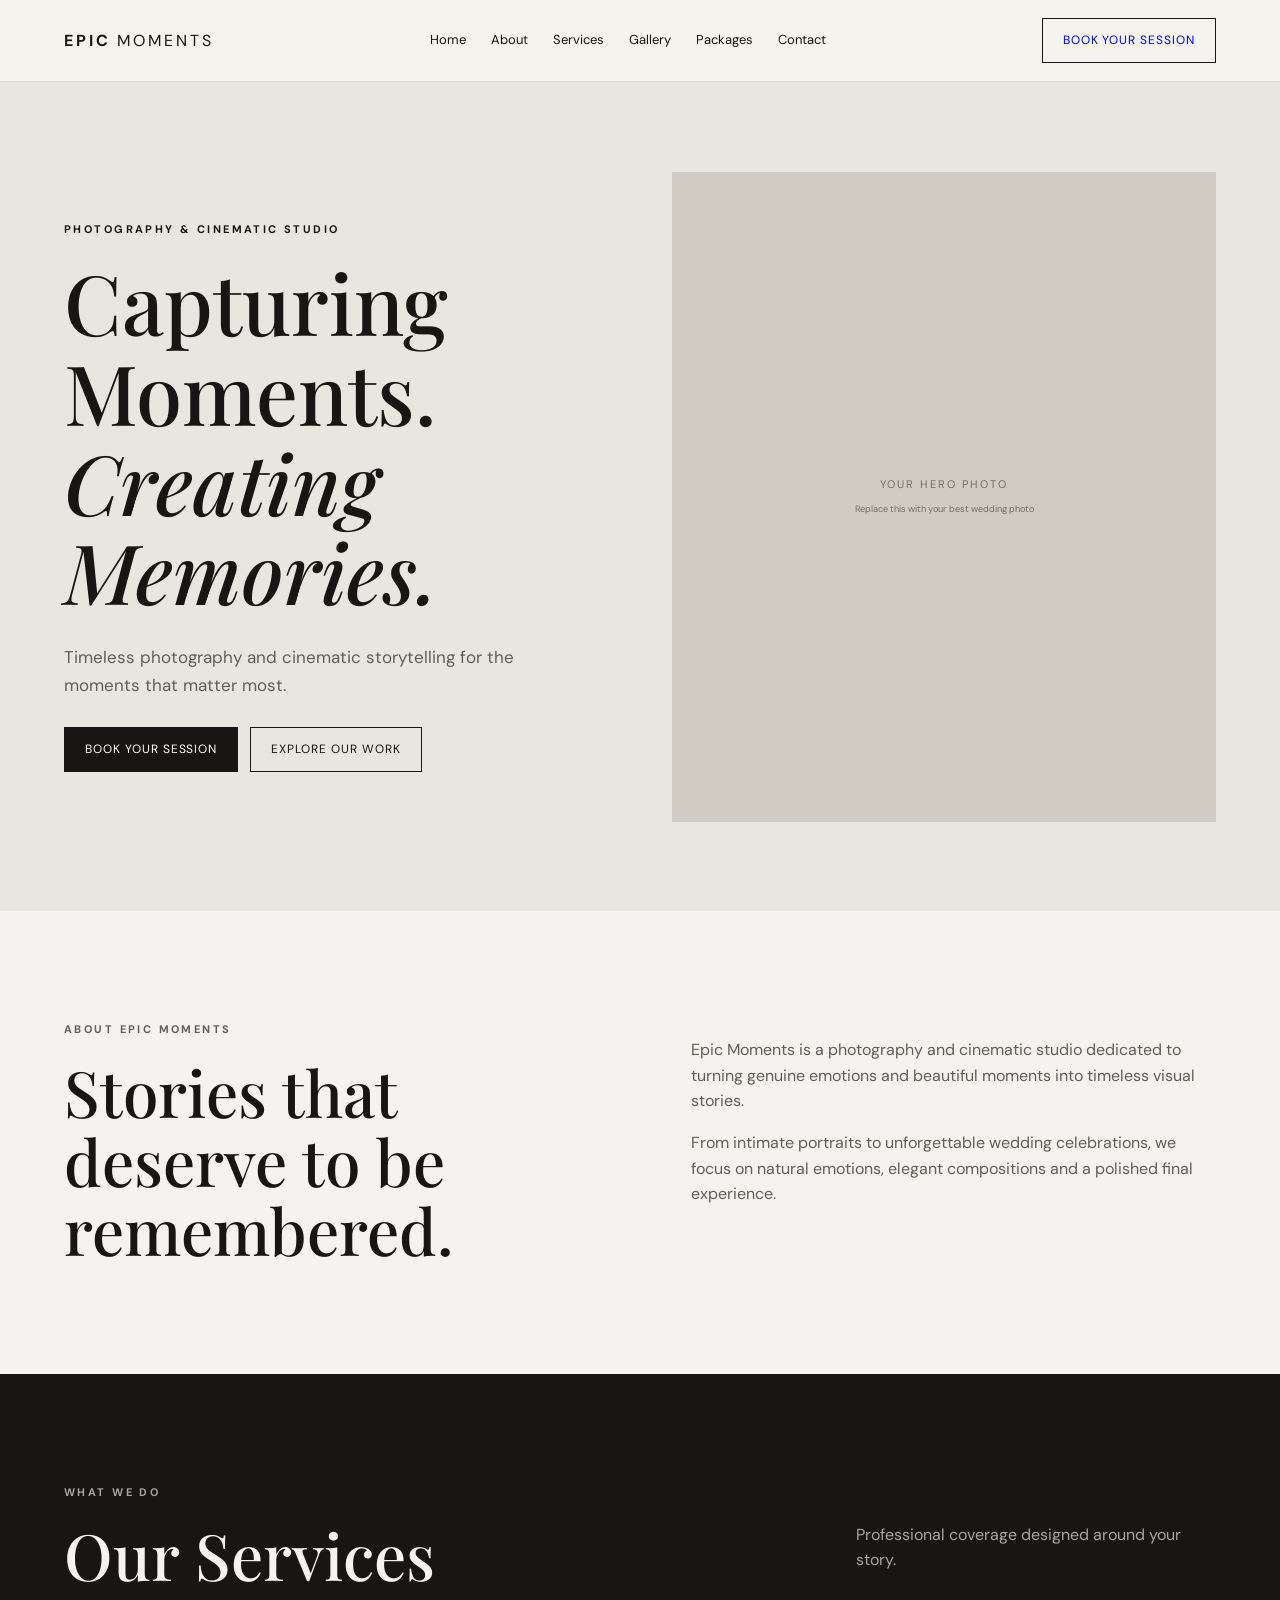
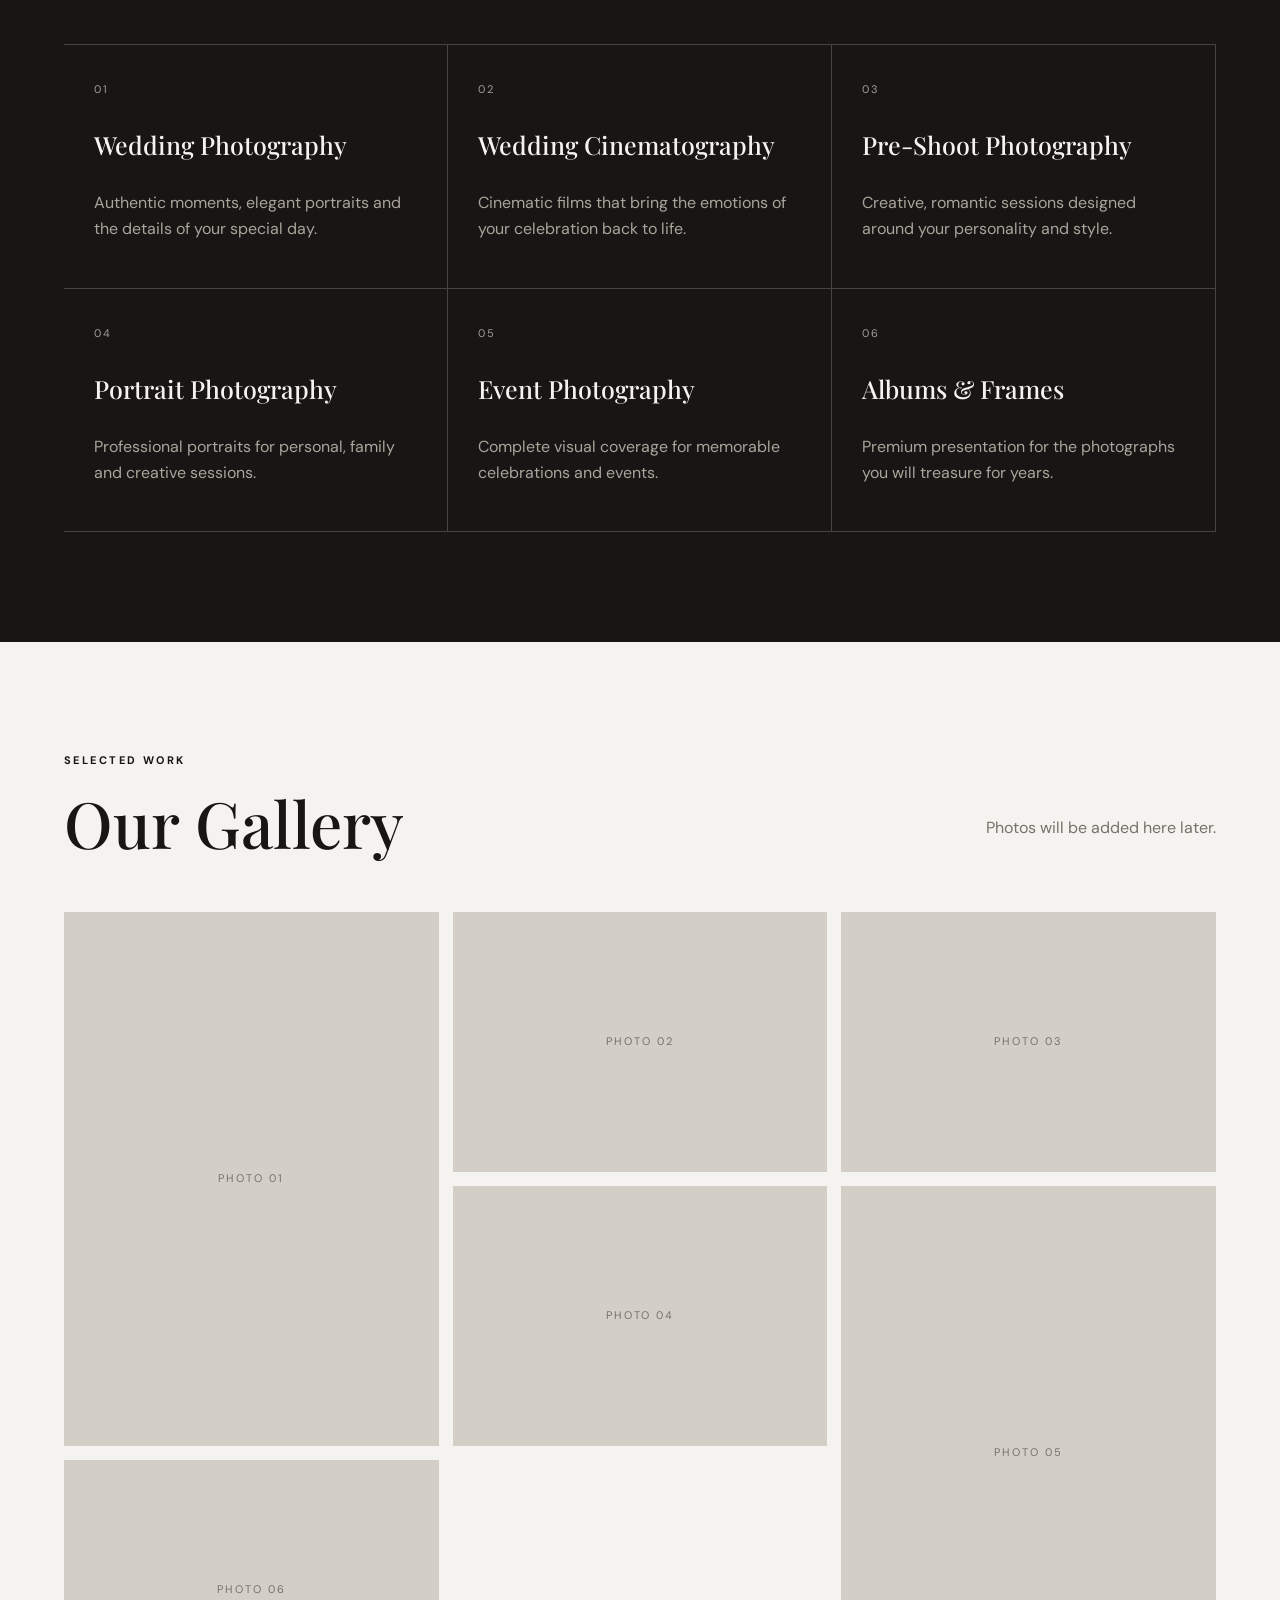
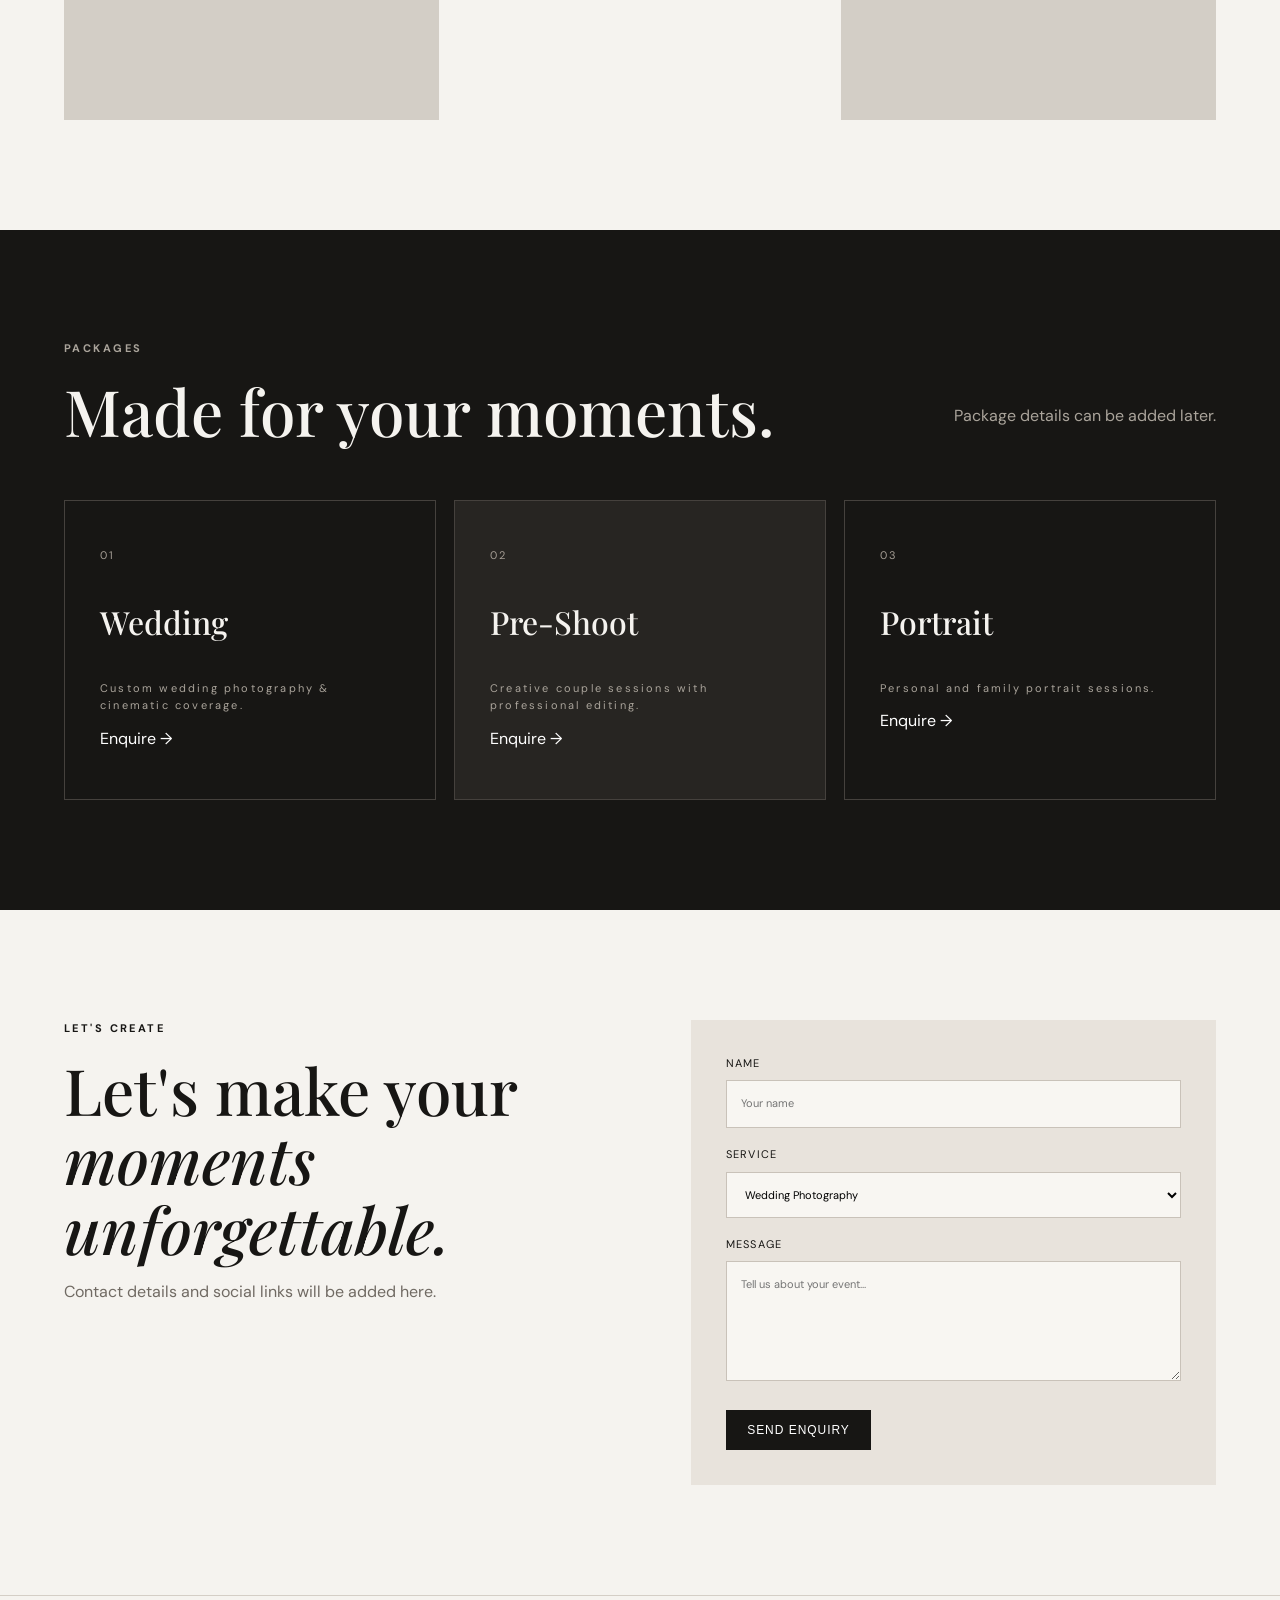
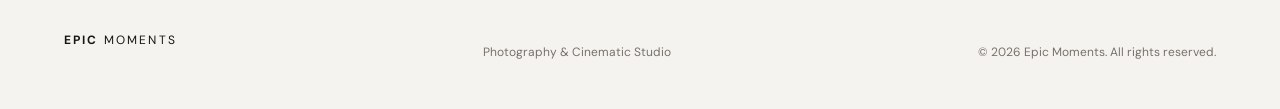
==== index.html @ e8e8bb01 "Add files via upload" ====
<!DOCTYPE html>
<html lang="en">
<head>
  <meta charset="UTF-8">
  <meta name="viewport" content="width=device-width, initial-scale=1.0">
  <title>Epic Moments | Photography & Cinematic Studio</title>
  <meta name="description" content="Epic Moments — Photography & Cinematic Studio. Capturing moments, creating memories.">
  <link rel="preconnect" href="https://fonts.googleapis.com">
  <link rel="preconnect" href="https://fonts.gstatic.com" crossorigin>
  <link href="https://fonts.googleapis.com/css2?family=DM+Sans:wght@400;500;600;700&family=Playfair+Display:wght@500;600&display=swap" rel="stylesheet">
  <link rel="stylesheet" href="style.css">
</head>
<body>
  <header class="nav">
    <a class="brand" href="#home">EPIC <span>MOMENTS</span></a>
    <nav>
      <a href="#home">Home</a>
      <a href="#about">About</a>
      <a href="#services">Services</a>
      <a href="#gallery">Gallery</a>
      <a href="#packages">Packages</a>
      <a href="#contact">Contact</a>
    </nav>
    <a class="nav-btn" href="#contact">Book Your Session</a>
  </header>

  <main>
    <section id="home" class="hero">
      <div class="hero-content">
        <p class="eyebrow">PHOTOGRAPHY & CINEMATIC STUDIO</p>
        <h1>Capturing Moments.<br><em>Creating Memories.</em></h1>
        <p class="hero-copy">Timeless photography and cinematic storytelling for the moments that matter most.</p>
        <div class="actions">
          <a class="btn primary" href="#contact">Book Your Session</a>
          <a class="btn ghost" href="#gallery">Explore Our Work</a>
        </div>
      </div>
      <div class="hero-placeholder">
        <span>YOUR HERO PHOTO</span>
        <small>Replace this with your best wedding photo</small>
      </div>
    </section>

    <section id="about" class="section split">
      <div>
        <p class="eyebrow">ABOUT EPIC MOMENTS</p>
        <h2>Stories that deserve to be remembered.</h2>
      </div>
      <div>
        <p>Epic Moments is a photography and cinematic studio dedicated to turning genuine emotions and beautiful moments into timeless visual stories.</p>
        <p>From intimate portraits to unforgettable wedding celebrations, we focus on natural emotions, elegant compositions and a polished final experience.</p>
      </div>
    </section>

    <section id="services" class="section dark">
      <div class="section-head">
        <div>
          <p class="eyebrow">WHAT WE DO</p>
          <h2>Our Services</h2>
        </div>
        <p>Professional coverage designed around your story.</p>
      </div>
      <div class="cards">
        <article><span>01</span><h3>Wedding Photography</h3><p>Authentic moments, elegant portraits and the details of your special day.</p></article>
        <article><span>02</span><h3>Wedding Cinematography</h3><p>Cinematic films that bring the emotions of your celebration back to life.</p></article>
        <article><span>03</span><h3>Pre-Shoot Photography</h3><p>Creative, romantic sessions designed around your personality and style.</p></article>
        <article><span>04</span><h3>Portrait Photography</h3><p>Professional portraits for personal, family and creative sessions.</p></article>
        <article><span>05</span><h3>Event Photography</h3><p>Complete visual coverage for memorable celebrations and events.</p></article>
        <article><span>06</span><h3>Albums & Frames</h3><p>Premium presentation for the photographs you will treasure for years.</p></article>
      </div>
    </section>

    <section id="gallery" class="section">
      <div class="section-head">
        <div><p class="eyebrow">SELECTED WORK</p><h2>Our Gallery</h2></div>
        <p>Photos will be added here later.</p>
      </div>
      <div class="gallery">
        <div class="photo large">PHOTO 01</div>
        <div class="photo">PHOTO 02</div>
        <div class="photo">PHOTO 03</div>
        <div class="photo">PHOTO 04</div>
        <div class="photo large">PHOTO 05</div>
        <div class="photo">PHOTO 06</div>
      </div>
    </section>

    <section id="packages" class="section dark">
      <div class="section-head">
        <div><p class="eyebrow">PACKAGES</p><h2>Made for your moments.</h2></div>
        <p>Package details can be added later.</p>
      </div>
      <div class="package-grid">
        <article class="package"><p>01</p><h3>Wedding</h3><p>Custom wedding photography & cinematic coverage.</p><a href="#contact">Enquire →</a></article>
        <article class="package featured"><p>02</p><h3>Pre-Shoot</h3><p>Creative couple sessions with professional editing.</p><a href="#contact">Enquire →</a></article>
        <article class="package"><p>03</p><h3>Portrait</h3><p>Personal and family portrait sessions.</p><a href="#contact">Enquire →</a></article>
      </div>
    </section>

    <section id="contact" class="section contact">
      <div>
        <p class="eyebrow">LET'S CREATE</p>
        <h2>Let's make your<br><em>moments unforgettable.</em></h2>
        <p class="muted">Contact details and social links will be added here.</p>
      </div>
      <div class="contact-box">
        <label>Name<input type="text" placeholder="Your name"></label>
        <label>Service<select><option>Wedding Photography</option><option>Wedding Cinematography</option><option>Pre-Shoot</option><option>Portrait</option><option>Event</option></select></label>
        <label>Message<textarea placeholder="Tell us about your event..."></textarea></label>
        <button class="btn primary" type="button">Send Enquiry</button>
      </div>
    </section>
  </main>

  <footer>
    <div class="brand">EPIC <span>MOMENTS</span></div>
    <p>Photography & Cinematic Studio</p>
    <p>© 2026 Epic Moments. All rights reserved.</p>
  </footer>
</body>
</html>
---- style.css ----
*{box-sizing:border-box}html{scroll-behavior:smooth}body{margin:0;background:#f5f3ef;color:#171614;font-family:'DM Sans',sans-serif;line-height:1.6}.nav{height:82px;padding:0 5vw;display:flex;align-items:center;justify-content:space-between;border-bottom:1px solid #ddd8d0;position:sticky;top:0;background:rgba(245,243,239,.94);backdrop-filter:blur(12px);z-index:10}.brand{font-weight:700;letter-spacing:.18em;color:#171614;text-decoration:none}.brand span{font-weight:400}.nav nav{display:flex;gap:25px}.nav nav a{color:#171614;text-decoration:none;font-size:13px}.nav-btn,.btn{display:inline-block;text-decoration:none;border:1px solid #171614;padding:12px 20px;font-size:12px;letter-spacing:.08em;text-transform:uppercase}.hero{min-height:calc(100vh - 82px);padding:7vw 5vw;display:grid;grid-template-columns:1fr 1fr;gap:5vw;align-items:center;background:#e9e5df}.eyebrow{font-size:11px;letter-spacing:.22em;font-weight:700;margin:0 0 18px}.hero h1,h2{font-family:'Playfair Display',serif;font-weight:500;line-height:1.08}.hero h1{font-size:clamp(48px,6.5vw,92px);margin:0}.hero h1 em,h2 em{font-style:italic}.hero-copy{max-width:530px;color:#625e58;font-size:17px;margin:28px 0}.actions{display:flex;gap:12px;flex-wrap:wrap}.btn.primary{background:#171614;color:#fff}.btn.ghost{color:#171614}.hero-placeholder{height:650px;max-height:75vh;background:#d0cbc3;display:flex;flex-direction:column;align-items:center;justify-content:center;color:#716c65;letter-spacing:.18em;font-size:11px}.hero-placeholder small{letter-spacing:0;margin-top:8px}.section{padding:110px 5vw}.split{display:grid;grid-template-columns:1fr 1fr;gap:8vw}.section h2{font-size:clamp(38px,5vw,68px);margin:0}.split p{color:#625e58;max-width:600px}.dark{background:#171614;color:#f5f3ef}.dark .eyebrow,.dark .section-head p{color:#aaa49b}.section-head{display:flex;justify-content:space-between;align-items:end;gap:40px;margin-bottom:55px}.section-head>p{max-width:360px;color:#77716a}.cards{display:grid;grid-template-columns:repeat(3,1fr);border-top:1px solid #48443f}.cards article{padding:30px;border-right:1px solid #48443f;border-bottom:1px solid #48443f;min-height:220px}.cards span,.package>p{font-size:11px;letter-spacing:.2em;color:#a49d94}.cards h3{font-family:'Playfair Display',serif;font-size:25px;font-weight:500}.cards p{color:#aaa49b}.gallery{display:grid;grid-template-columns:repeat(3,1fr);grid-auto-rows:260px;gap:14px}.photo{background:#d3cec6;display:flex;align-items:center;justify-content:center;color:#77716a;font-size:11px;letter-spacing:.18em}.photo.large{grid-row:span 2}.package-grid{display:grid;grid-template-columns:repeat(3,1fr);gap:18px}.package{border:1px solid #45413d;padding:35px;min-height:300px}.package h3{font-family:'Playfair Display',serif;font-size:32px;font-weight:500}.package p:not(:first-child){color:#aaa49b}.package a{color:#fff;text-decoration:none}.featured{background:#272522}.contact{display:grid;grid-template-columns:1fr 1fr;gap:8vw}.contact-box{background:#e8e3dc;padding:35px}.contact-box label{display:block;font-size:11px;letter-spacing:.1em;text-transform:uppercase;margin-bottom:18px}.contact-box input,.contact-box select,.contact-box textarea{width:100%;margin-top:8px;padding:14px;border:1px solid #c9c2b9;background:#f8f6f2;font:inherit}.contact-box textarea{height:120px;resize:vertical}.contact-box button{margin-top:5px}.muted{color:#706a63}footer{padding:35px 5vw;border-top:1px solid #d4cec6;display:flex;justify-content:space-between;gap:20px;font-size:12px;color:#77716a}footer .brand{color:#171614}@media(max-width:850px){.nav nav,.nav-btn{display:none}.hero,.split,.contact{grid-template-columns:1fr}.hero-placeholder{height:420px;max-height:none}.cards,.package-grid{grid-template-columns:1fr 1fr}.gallery{grid-template-columns:1fr 1fr}.section{padding:80px 6vw}.section-head{display:block}.section-head>p{margin-top:15px}footer{display:block}footer p{margin:8px 0}}@media(max-width:550px){.cards,.package-grid,.gallery{grid-template-columns:1fr}.photo.large{grid-row:span 1}.hero{padding-top:70px}.hero h1{font-size:48px}}
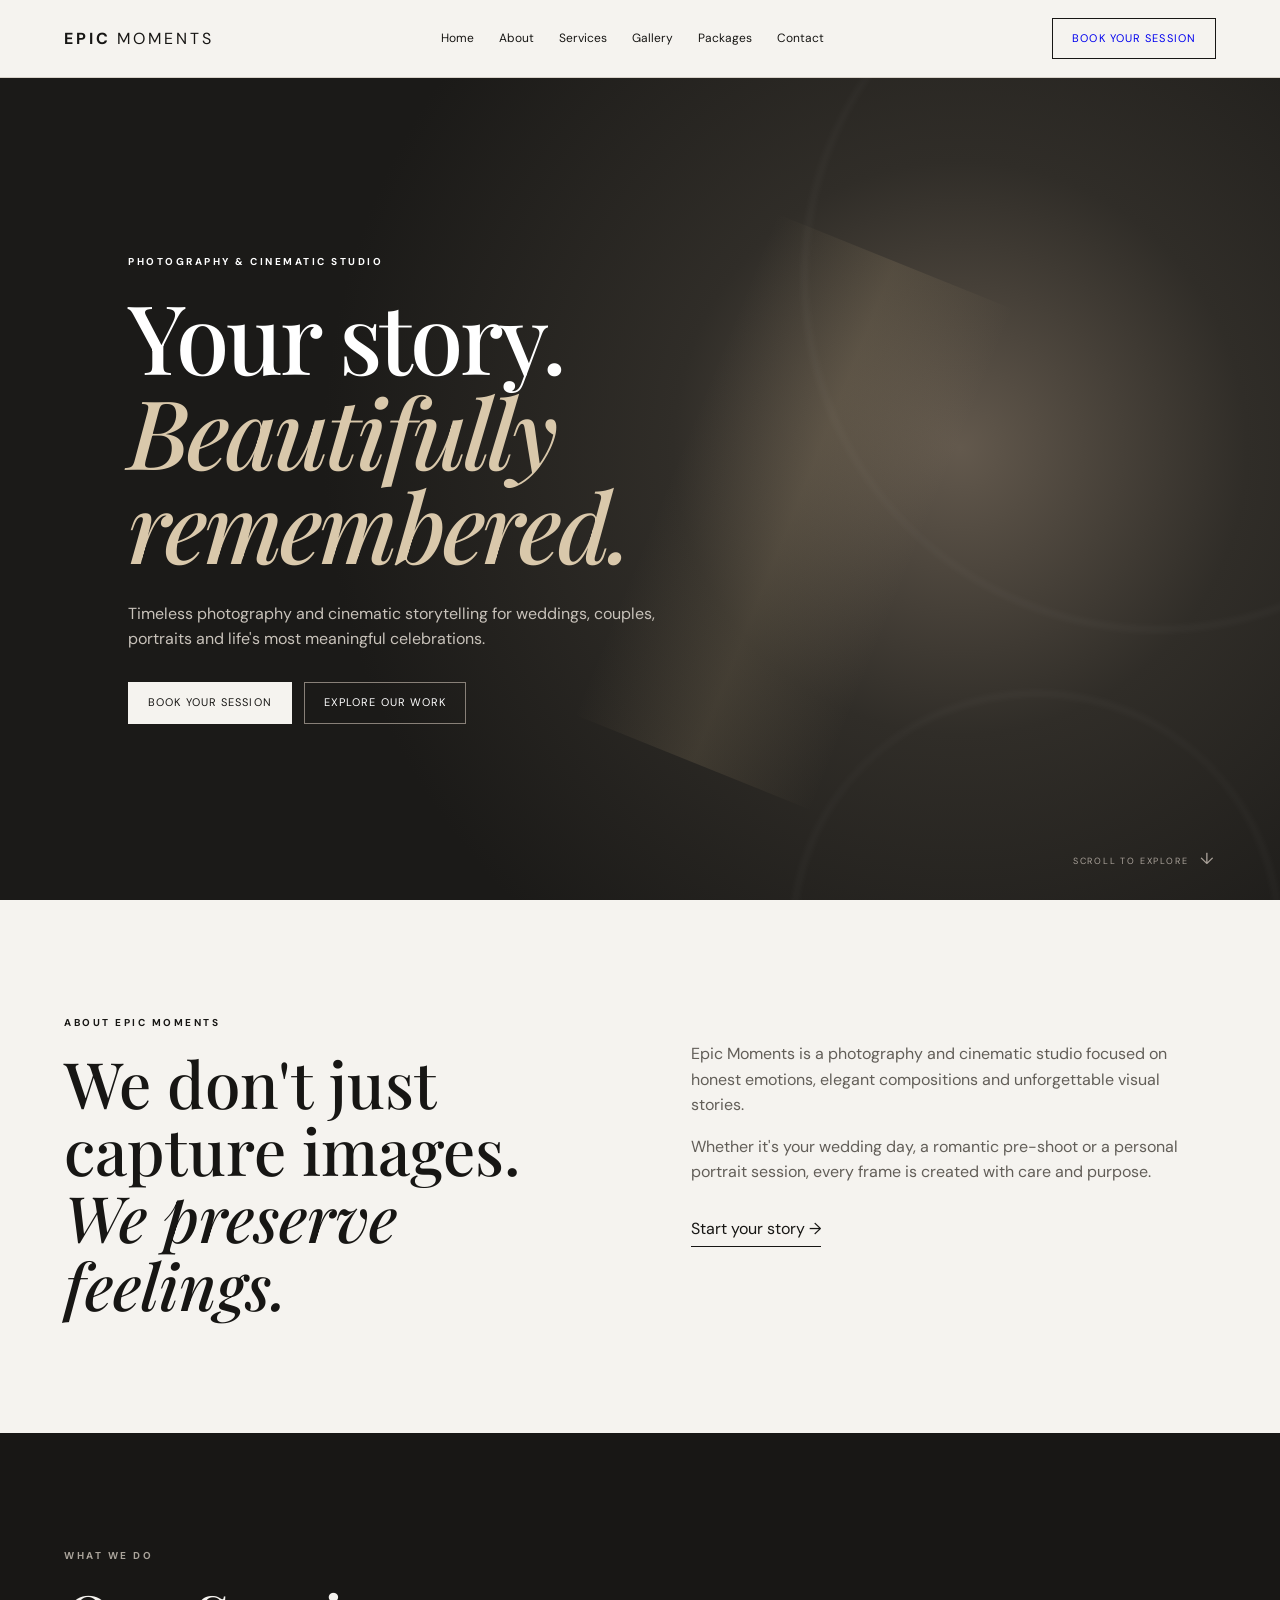
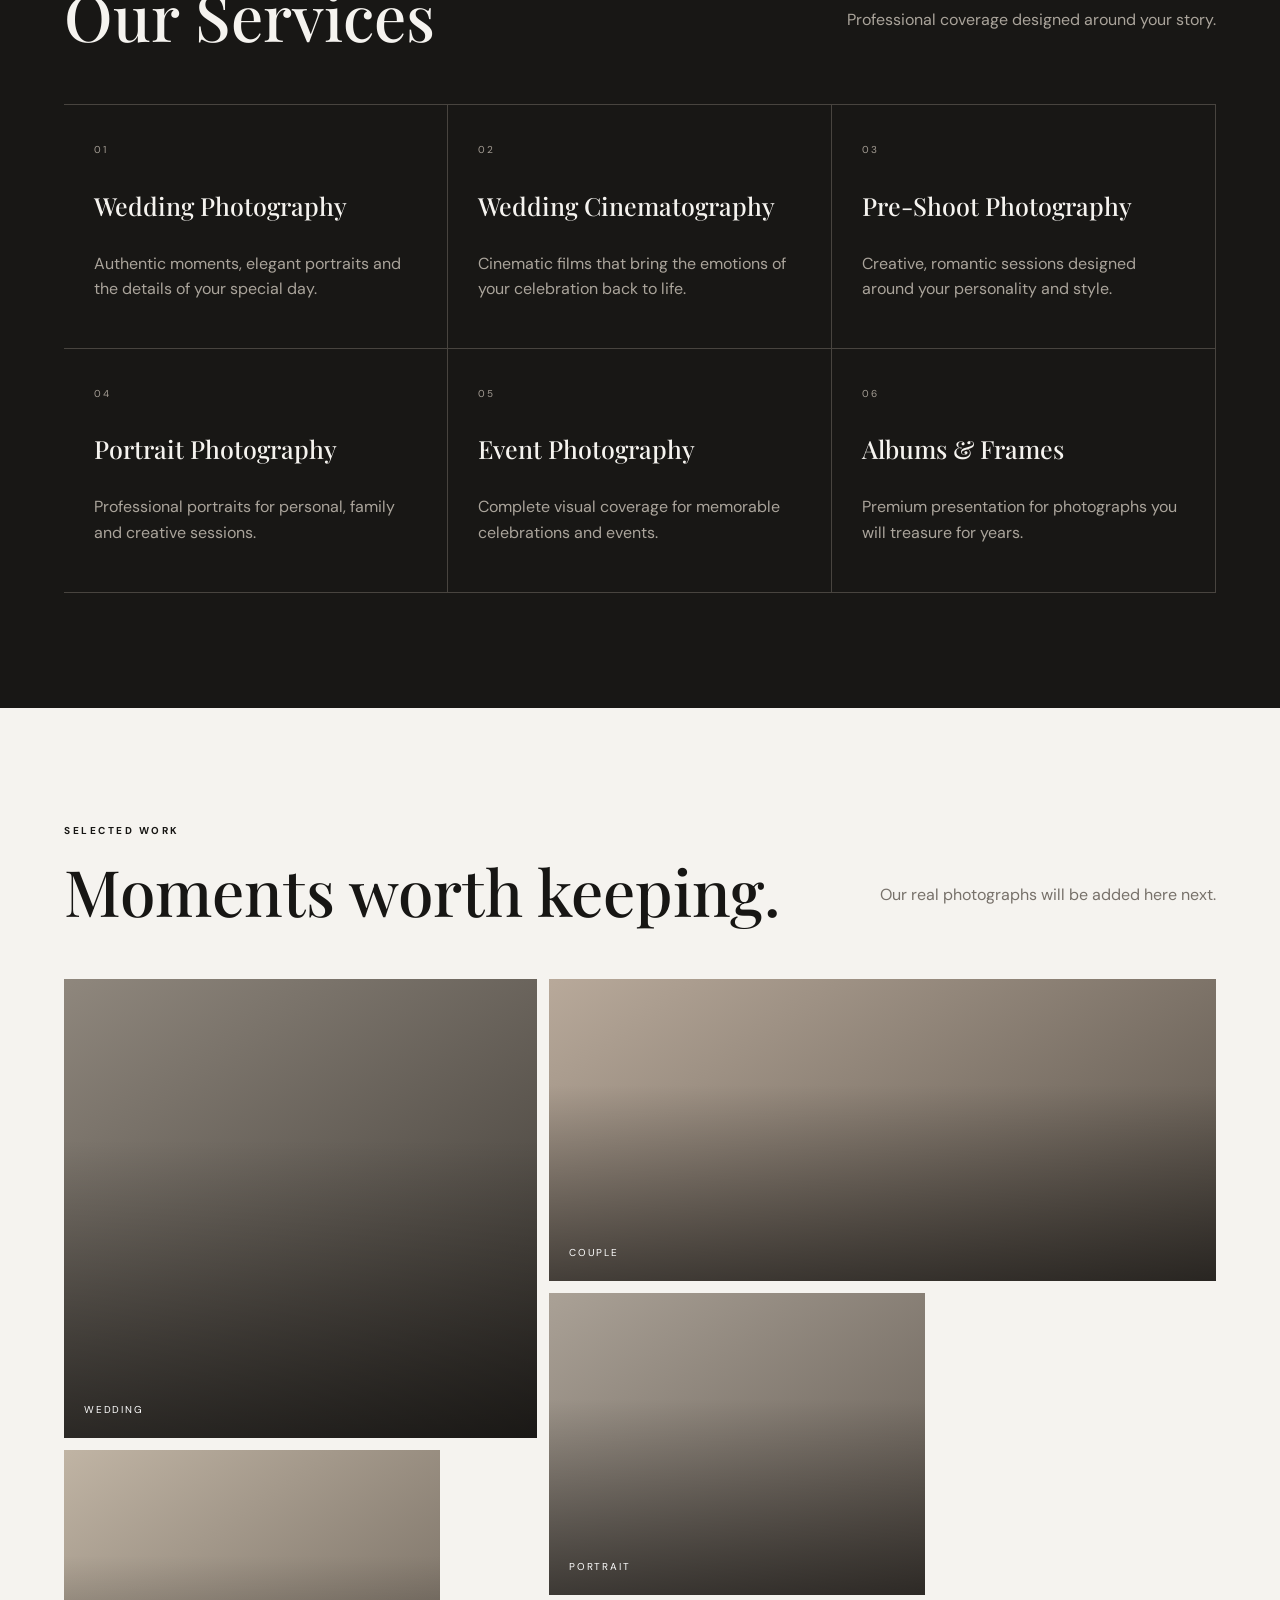
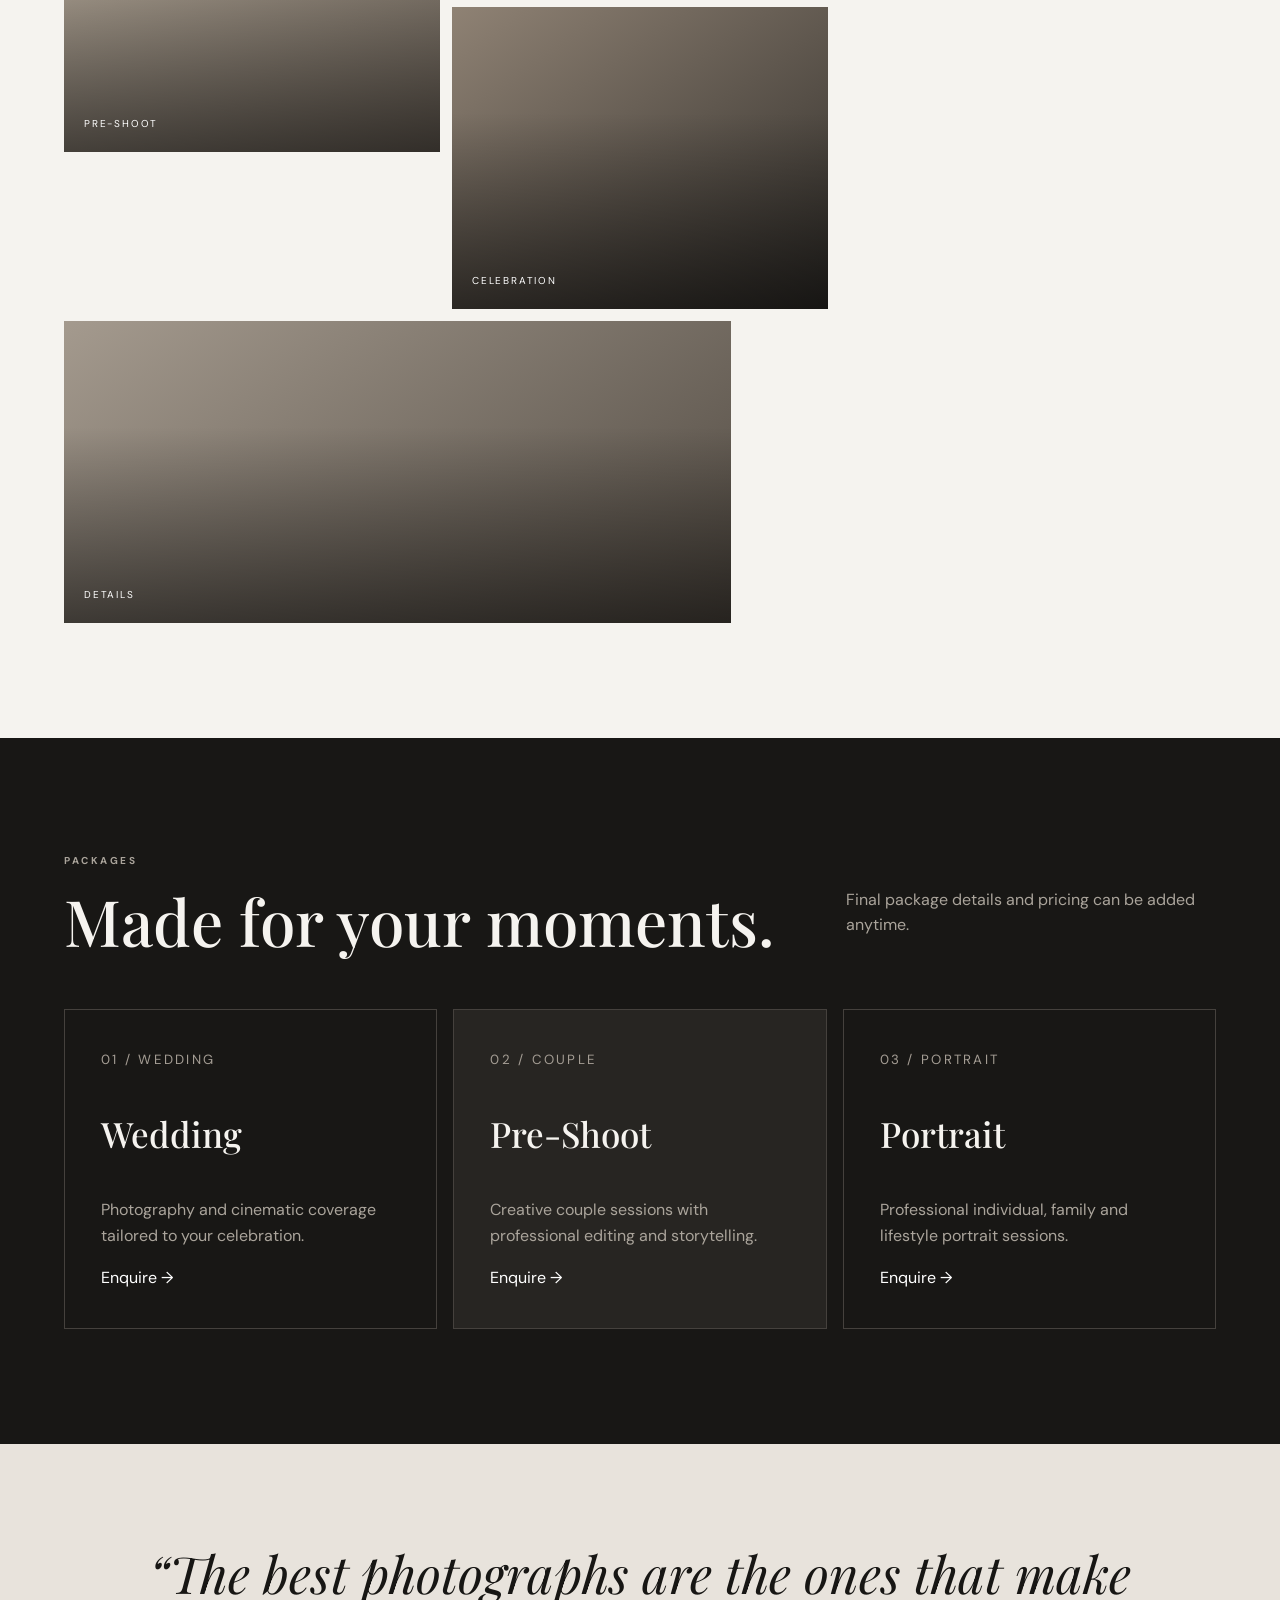
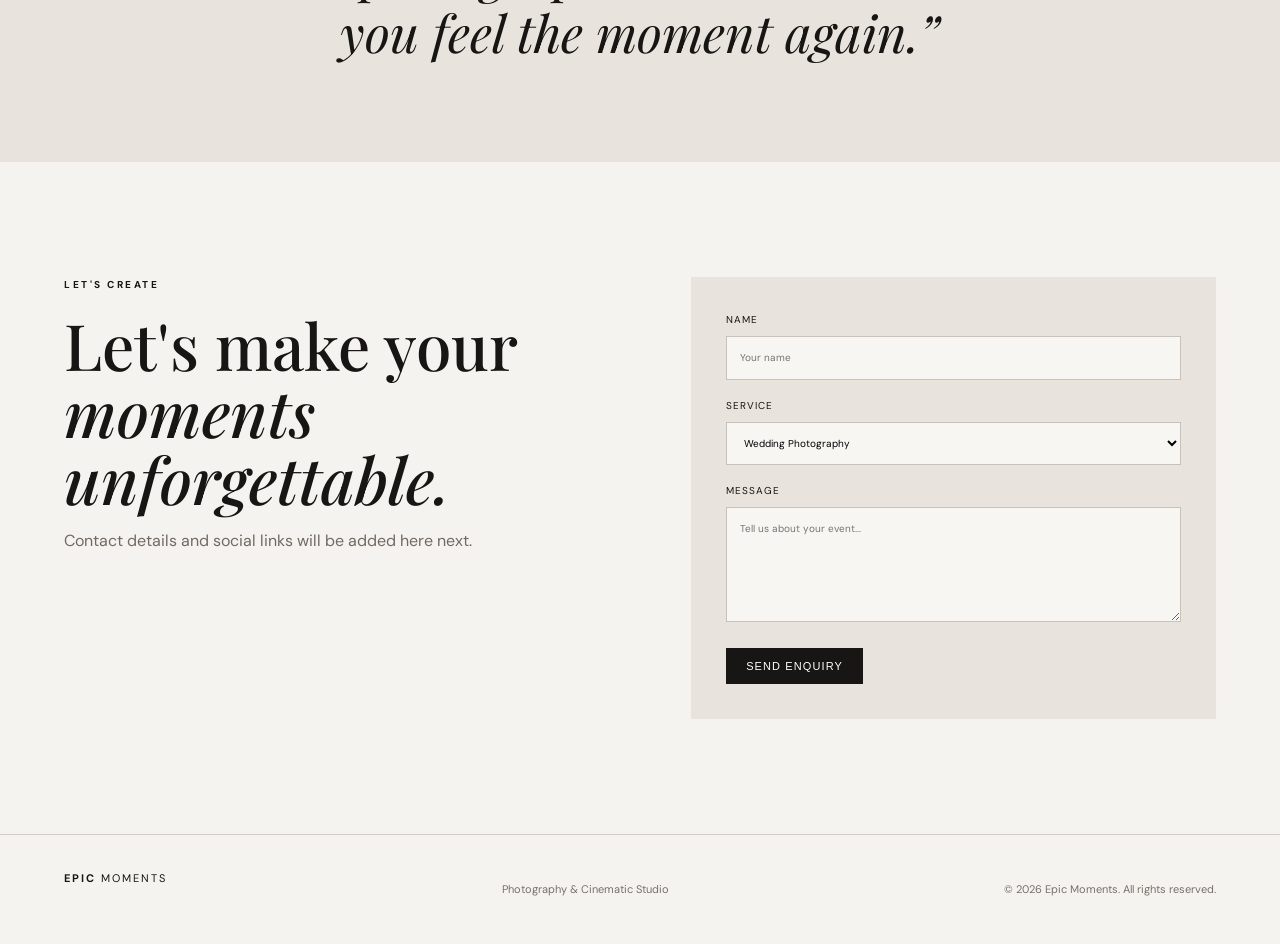
==== commit 5e613e6c: "Add files via upload" ====
--- a/index.html
+++ b/index.html
@@ -1,121 +1,88 @@
 <!DOCTYPE html>
 <html lang="en">
 <head>
-  <meta charset="UTF-8">
-  <meta name="viewport" content="width=device-width, initial-scale=1.0">
-  <title>Epic Moments | Photography & Cinematic Studio</title>
-  <meta name="description" content="Epic Moments — Photography & Cinematic Studio. Capturing moments, creating memories.">
-  <link rel="preconnect" href="https://fonts.googleapis.com">
-  <link rel="preconnect" href="https://fonts.gstatic.com" crossorigin>
-  <link href="https://fonts.googleapis.com/css2?family=DM+Sans:wght@400;500;600;700&family=Playfair+Display:wght@500;600&display=swap" rel="stylesheet">
-  <link rel="stylesheet" href="style.css">
+<meta charset="UTF-8">
+<meta name="viewport" content="width=device-width, initial-scale=1.0">
+<title>Epic Moments | Photography & Cinematic Studio</title>
+<meta name="description" content="Epic Moments — Photography & Cinematic Studio. Capturing moments, creating memories.">
+<link rel="preconnect" href="https://fonts.googleapis.com">
+<link rel="preconnect" href="https://fonts.gstatic.com" crossorigin>
+<link href="https://fonts.googleapis.com/css2?family=DM+Sans:wght@400;500;600;700&family=Playfair+Display:ital,wght@0,500;0,600;1,500;1,600&display=swap" rel="stylesheet">
+<link rel="stylesheet" href="style.css">
 </head>
 <body>
-  <header class="nav">
-    <a class="brand" href="#home">EPIC <span>MOMENTS</span></a>
-    <nav>
-      <a href="#home">Home</a>
-      <a href="#about">About</a>
-      <a href="#services">Services</a>
-      <a href="#gallery">Gallery</a>
-      <a href="#packages">Packages</a>
-      <a href="#contact">Contact</a>
-    </nav>
-    <a class="nav-btn" href="#contact">Book Your Session</a>
-  </header>
+<header class="nav">
+  <a class="brand" href="#home">EPIC <span>MOMENTS</span></a>
+  <nav>
+    <a href="#home">Home</a><a href="#about">About</a><a href="#services">Services</a>
+    <a href="#gallery">Gallery</a><a href="#packages">Packages</a><a href="#contact">Contact</a>
+  </nav>
+  <a class="nav-btn" href="#contact">Book Your Session</a>
+</header>
 
-  <main>
-    <section id="home" class="hero">
-      <div class="hero-content">
-        <p class="eyebrow">PHOTOGRAPHY & CINEMATIC STUDIO</p>
-        <h1>Capturing Moments.<br><em>Creating Memories.</em></h1>
-        <p class="hero-copy">Timeless photography and cinematic storytelling for the moments that matter most.</p>
-        <div class="actions">
-          <a class="btn primary" href="#contact">Book Your Session</a>
-          <a class="btn ghost" href="#gallery">Explore Our Work</a>
-        </div>
-      </div>
-      <div class="hero-placeholder">
-        <span>YOUR HERO PHOTO</span>
-        <small>Replace this with your best wedding photo</small>
-      </div>
-    </section>
+<main>
+<section id="home" class="hero">
+  <div class="hero-bg"><div class="hero-glow"></div></div>
+  <div class="hero-content">
+    <p class="eyebrow reveal">PHOTOGRAPHY & CINEMATIC STUDIO</p>
+    <h1 class="reveal delay1">Your story.<br><em>Beautifully remembered.</em></h1>
+    <p class="hero-copy reveal delay2">Timeless photography and cinematic storytelling for weddings, couples, portraits and life's most meaningful celebrations.</p>
+    <div class="actions reveal delay3">
+      <a class="btn primary" href="#contact">Book Your Session</a>
+      <a class="btn light" href="#gallery">Explore Our Work</a>
+    </div>
+  </div>
+  <div class="scroll">SCROLL TO EXPLORE <span>↓</span></div>
+</section>
 
-    <section id="about" class="section split">
-      <div>
-        <p class="eyebrow">ABOUT EPIC MOMENTS</p>
-        <h2>Stories that deserve to be remembered.</h2>
-      </div>
-      <div>
-        <p>Epic Moments is a photography and cinematic studio dedicated to turning genuine emotions and beautiful moments into timeless visual stories.</p>
-        <p>From intimate portraits to unforgettable wedding celebrations, we focus on natural emotions, elegant compositions and a polished final experience.</p>
-      </div>
-    </section>
+<section id="about" class="section split">
+  <div><p class="eyebrow">ABOUT EPIC MOMENTS</p><h2>We don't just capture images.<br><em>We preserve feelings.</em></h2></div>
+  <div class="copy"><p>Epic Moments is a photography and cinematic studio focused on honest emotions, elegant compositions and unforgettable visual stories.</p><p>Whether it's your wedding day, a romantic pre-shoot or a personal portrait session, every frame is created with care and purpose.</p><a class="text-link" href="#contact">Start your story →</a></div>
+</section>
 
-    <section id="services" class="section dark">
-      <div class="section-head">
-        <div>
-          <p class="eyebrow">WHAT WE DO</p>
-          <h2>Our Services</h2>
-        </div>
-        <p>Professional coverage designed around your story.</p>
-      </div>
-      <div class="cards">
-        <article><span>01</span><h3>Wedding Photography</h3><p>Authentic moments, elegant portraits and the details of your special day.</p></article>
-        <article><span>02</span><h3>Wedding Cinematography</h3><p>Cinematic films that bring the emotions of your celebration back to life.</p></article>
-        <article><span>03</span><h3>Pre-Shoot Photography</h3><p>Creative, romantic sessions designed around your personality and style.</p></article>
-        <article><span>04</span><h3>Portrait Photography</h3><p>Professional portraits for personal, family and creative sessions.</p></article>
-        <article><span>05</span><h3>Event Photography</h3><p>Complete visual coverage for memorable celebrations and events.</p></article>
-        <article><span>06</span><h3>Albums & Frames</h3><p>Premium presentation for the photographs you will treasure for years.</p></article>
-      </div>
-    </section>
+<section id="services" class="section dark">
+  <div class="section-head"><div><p class="eyebrow">WHAT WE DO</p><h2>Our Services</h2></div><p>Professional coverage designed around your story.</p></div>
+  <div class="cards">
+    <article><span>01</span><h3>Wedding Photography</h3><p>Authentic moments, elegant portraits and the details of your special day.</p></article>
+    <article><span>02</span><h3>Wedding Cinematography</h3><p>Cinematic films that bring the emotions of your celebration back to life.</p></article>
+    <article><span>03</span><h3>Pre-Shoot Photography</h3><p>Creative, romantic sessions designed around your personality and style.</p></article>
+    <article><span>04</span><h3>Portrait Photography</h3><p>Professional portraits for personal, family and creative sessions.</p></article>
+    <article><span>05</span><h3>Event Photography</h3><p>Complete visual coverage for memorable celebrations and events.</p></article>
+    <article><span>06</span><h3>Albums & Frames</h3><p>Premium presentation for photographs you will treasure for years.</p></article>
+  </div>
+</section>
 
-    <section id="gallery" class="section">
-      <div class="section-head">
-        <div><p class="eyebrow">SELECTED WORK</p><h2>Our Gallery</h2></div>
-        <p>Photos will be added here later.</p>
-      </div>
-      <div class="gallery">
-        <div class="photo large">PHOTO 01</div>
-        <div class="photo">PHOTO 02</div>
-        <div class="photo">PHOTO 03</div>
-        <div class="photo">PHOTO 04</div>
-        <div class="photo large">PHOTO 05</div>
-        <div class="photo">PHOTO 06</div>
-      </div>
-    </section>
+<section id="gallery" class="section gallery-section">
+  <div class="section-head"><div><p class="eyebrow">SELECTED WORK</p><h2>Moments worth keeping.</h2></div><p>Our real photographs will be added here next.</p></div>
+  <div class="gallery">
+    <div class="photo p1"><span>WEDDING</span></div><div class="photo p2"><span>COUPLE</span></div>
+    <div class="photo p3"><span>PORTRAIT</span></div><div class="photo p4"><span>PRE-SHOOT</span></div>
+    <div class="photo p5"><span>CELEBRATION</span></div><div class="photo p6"><span>DETAILS</span></div>
+  </div>
+</section>
 
-    <section id="packages" class="section dark">
-      <div class="section-head">
-        <div><p class="eyebrow">PACKAGES</p><h2>Made for your moments.</h2></div>
-        <p>Package details can be added later.</p>
-      </div>
-      <div class="package-grid">
-        <article class="package"><p>01</p><h3>Wedding</h3><p>Custom wedding photography & cinematic coverage.</p><a href="#contact">Enquire →</a></article>
-        <article class="package featured"><p>02</p><h3>Pre-Shoot</h3><p>Creative couple sessions with professional editing.</p><a href="#contact">Enquire →</a></article>
-        <article class="package"><p>03</p><h3>Portrait</h3><p>Personal and family portrait sessions.</p><a href="#contact">Enquire →</a></article>
-      </div>
-    </section>
+<section id="packages" class="section dark">
+  <div class="section-head"><div><p class="eyebrow">PACKAGES</p><h2>Made for your moments.</h2></div><p>Final package details and pricing can be added anytime.</p></div>
+  <div class="package-grid">
+    <article class="package"><small>01 / WEDDING</small><h3>Wedding</h3><p>Photography and cinematic coverage tailored to your celebration.</p><a href="#contact">Enquire →</a></article>
+    <article class="package featured"><small>02 / COUPLE</small><h3>Pre-Shoot</h3><p>Creative couple sessions with professional editing and storytelling.</p><a href="#contact">Enquire →</a></article>
+    <article class="package"><small>03 / PORTRAIT</small><h3>Portrait</h3><p>Professional individual, family and lifestyle portrait sessions.</p><a href="#contact">Enquire →</a></article>
+  </div>
+</section>
 
-    <section id="contact" class="section contact">
-      <div>
-        <p class="eyebrow">LET'S CREATE</p>
-        <h2>Let's make your<br><em>moments unforgettable.</em></h2>
-        <p class="muted">Contact details and social links will be added here.</p>
-      </div>
-      <div class="contact-box">
-        <label>Name<input type="text" placeholder="Your name"></label>
-        <label>Service<select><option>Wedding Photography</option><option>Wedding Cinematography</option><option>Pre-Shoot</option><option>Portrait</option><option>Event</option></select></label>
-        <label>Message<textarea placeholder="Tell us about your event..."></textarea></label>
-        <button class="btn primary" type="button">Send Enquiry</button>
-      </div>
-    </section>
-  </main>
+<section class="quote"><p>“The best photographs are the ones that make you feel the moment again.”</p></section>
 
-  <footer>
-    <div class="brand">EPIC <span>MOMENTS</span></div>
-    <p>Photography & Cinematic Studio</p>
-    <p>© 2026 Epic Moments. All rights reserved.</p>
-  </footer>
+<section id="contact" class="section contact">
+  <div><p class="eyebrow">LET'S CREATE</p><h2>Let's make your<br><em>moments unforgettable.</em></h2><p class="muted">Contact details and social links will be added here next.</p></div>
+  <form class="contact-box">
+    <label>Name<input type="text" placeholder="Your name"></label>
+    <label>Service<select><option>Wedding Photography</option><option>Wedding Cinematography</option><option>Pre-Shoot</option><option>Portrait</option><option>Event</option></select></label>
+    <label>Message<textarea placeholder="Tell us about your event..."></textarea></label>
+    <button class="btn primary" type="button">Send Enquiry</button>
+  </form>
+</section>
+</main>
+
+<footer><div class="brand">EPIC <span>MOMENTS</span></div><p>Photography & Cinematic Studio</p><p>© 2026 Epic Moments. All rights reserved.</p></footer>
 </body>
-</html>
+</html>
--- a/style.css
+++ b/style.css
@@ -1 +1 @@
-*{box-sizing:border-box}html{scroll-behavior:smooth}body{margin:0;background:#f5f3ef;color:#171614;font-family:'DM Sans',sans-serif;line-height:1.6}.nav{height:82px;padding:0 5vw;display:flex;align-items:center;justify-content:space-between;border-bottom:1px solid #ddd8d0;position:sticky;top:0;background:rgba(245,243,239,.94);backdrop-filter:blur(12px);z-index:10}.brand{font-weight:700;letter-spacing:.18em;color:#171614;text-decoration:none}.brand span{font-weight:400}.nav nav{display:flex;gap:25px}.nav nav a{color:#171614;text-decoration:none;font-size:13px}.nav-btn,.btn{display:inline-block;text-decoration:none;border:1px solid #171614;padding:12px 20px;font-size:12px;letter-spacing:.08em;text-transform:uppercase}.hero{min-height:calc(100vh - 82px);padding:7vw 5vw;display:grid;grid-template-columns:1fr 1fr;gap:5vw;align-items:center;background:#e9e5df}.eyebrow{font-size:11px;letter-spacing:.22em;font-weight:700;margin:0 0 18px}.hero h1,h2{font-family:'Playfair Display',serif;font-weight:500;line-height:1.08}.hero h1{font-size:clamp(48px,6.5vw,92px);margin:0}.hero h1 em,h2 em{font-style:italic}.hero-copy{max-width:530px;color:#625e58;font-size:17px;margin:28px 0}.actions{display:flex;gap:12px;flex-wrap:wrap}.btn.primary{background:#171614;color:#fff}.btn.ghost{color:#171614}.hero-placeholder{height:650px;max-height:75vh;background:#d0cbc3;display:flex;flex-direction:column;align-items:center;justify-content:center;color:#716c65;letter-spacing:.18em;font-size:11px}.hero-placeholder small{letter-spacing:0;margin-top:8px}.section{padding:110px 5vw}.split{display:grid;grid-template-columns:1fr 1fr;gap:8vw}.section h2{font-size:clamp(38px,5vw,68px);margin:0}.split p{color:#625e58;max-width:600px}.dark{background:#171614;color:#f5f3ef}.dark .eyebrow,.dark .section-head p{color:#aaa49b}.section-head{display:flex;justify-content:space-between;align-items:end;gap:40px;margin-bottom:55px}.section-head>p{max-width:360px;color:#77716a}.cards{display:grid;grid-template-columns:repeat(3,1fr);border-top:1px solid #48443f}.cards article{padding:30px;border-right:1px solid #48443f;border-bottom:1px solid #48443f;min-height:220px}.cards span,.package>p{font-size:11px;letter-spacing:.2em;color:#a49d94}.cards h3{font-family:'Playfair Display',serif;font-size:25px;font-weight:500}.cards p{color:#aaa49b}.gallery{display:grid;grid-template-columns:repeat(3,1fr);grid-auto-rows:260px;gap:14px}.photo{background:#d3cec6;display:flex;align-items:center;justify-content:center;color:#77716a;font-size:11px;letter-spacing:.18em}.photo.large{grid-row:span 2}.package-grid{display:grid;grid-template-columns:repeat(3,1fr);gap:18px}.package{border:1px solid #45413d;padding:35px;min-height:300px}.package h3{font-family:'Playfair Display',serif;font-size:32px;font-weight:500}.package p:not(:first-child){color:#aaa49b}.package a{color:#fff;text-decoration:none}.featured{background:#272522}.contact{display:grid;grid-template-columns:1fr 1fr;gap:8vw}.contact-box{background:#e8e3dc;padding:35px}.contact-box label{display:block;font-size:11px;letter-spacing:.1em;text-transform:uppercase;margin-bottom:18px}.contact-box input,.contact-box select,.contact-box textarea{width:100%;margin-top:8px;padding:14px;border:1px solid #c9c2b9;background:#f8f6f2;font:inherit}.contact-box textarea{height:120px;resize:vertical}.contact-box button{margin-top:5px}.muted{color:#706a63}footer{padding:35px 5vw;border-top:1px solid #d4cec6;display:flex;justify-content:space-between;gap:20px;font-size:12px;color:#77716a}footer .brand{color:#171614}@media(max-width:850px){.nav nav,.nav-btn{display:none}.hero,.split,.contact{grid-template-columns:1fr}.hero-placeholder{height:420px;max-height:none}.cards,.package-grid{grid-template-columns:1fr 1fr}.gallery{grid-template-columns:1fr 1fr}.section{padding:80px 6vw}.section-head{display:block}.section-head>p{margin-top:15px}footer{display:block}footer p{margin:8px 0}}@media(max-width:550px){.cards,.package-grid,.gallery{grid-template-columns:1fr}.photo.large{grid-row:span 1}.hero{padding-top:70px}.hero h1{font-size:48px}}
+*{box-sizing:border-box}html{scroll-behavior:smooth}body{margin:0;background:#f5f3ef;color:#171614;font-family:'DM Sans',sans-serif;line-height:1.6}.nav{height:78px;padding:0 5vw;display:flex;align-items:center;justify-content:space-between;border-bottom:1px solid #d8d2ca;position:sticky;top:0;background:rgba(245,243,239,.9);backdrop-filter:blur(14px);z-index:20}.brand{font-weight:700;letter-spacing:.18em;color:#171614;text-decoration:none}.brand span{font-weight:400}.nav nav{display:flex;gap:25px}.nav nav a{color:#171614;text-decoration:none;font-size:12px;transition:.25s}.nav nav a:hover{opacity:.55}.nav-btn,.btn{display:inline-block;text-decoration:none;border:1px solid #171614;padding:11px 19px;font-size:11px;letter-spacing:.1em;text-transform:uppercase;transition:.3s}.nav-btn:hover,.btn:hover{transform:translateY(-2px)}.hero{min-height:calc(100vh - 78px);position:relative;overflow:hidden;display:flex;align-items:center;padding:8vw 10vw;background:#1b1a18;color:#fff}.hero-bg{position:absolute;inset:0;background:radial-gradient(circle at 75% 45%,#63594d 0,#302d28 27%,#1b1a18 60%);overflow:hidden}.hero-bg:before,.hero-bg:after{content:"";position:absolute;border-radius:50%;filter:blur(3px);opacity:.18}.hero-bg:before{width:55vw;height:55vw;border:1px solid #fff;right:-18vw;top:-12vw}.hero-bg:after{width:38vw;height:38vw;border:1px solid #fff;right:0;bottom:-22vw}.hero-glow{position:absolute;width:20vw;height:60vh;right:28%;top:20%;background:linear-gradient(90deg,transparent,#d2b98b22,transparent);transform:rotate(22deg);animation:light 7s ease-in-out infinite}@keyframes light{0%,100%{opacity:.2;transform:rotate(22deg) translateX(-30px)}50%{opacity:.7;transform:rotate(22deg) translateX(40px)}}.hero-content{position:relative;z-index:2;max-width:900px}.eyebrow{font-size:10px;letter-spacing:.25em;font-weight:700;margin:0 0 18px}.hero h1{font-family:'Playfair Display',serif;font-size:clamp(52px,7.5vw,110px);line-height:.98;font-weight:500;margin:0;letter-spacing:-.03em}.hero h1 em{font-style:italic;color:#d9c8ab}.hero-copy{max-width:590px;color:#c8c2ba;font-size:16px;margin:30px 0}.actions{display:flex;gap:12px;flex-wrap:wrap}.btn.primary{background:#171614;color:#fff}.hero .btn.primary{background:#f5f3ef;color:#171614;border-color:#f5f3ef}.btn.light{border-color:#888078;color:#fff}.scroll{position:absolute;bottom:28px;right:5vw;font-size:9px;letter-spacing:.2em;color:#aaa29a;z-index:2}.scroll span{font-size:16px;margin-left:8px}.reveal{animation:up .8s both}@keyframes up{from{opacity:0;transform:translateY(20px)}to{opacity:1;transform:none}}.delay1{animation-delay:.15s}.delay2{animation-delay:.3s}.delay3{animation-delay:.45s}.section{padding:115px 5vw}.split{display:grid;grid-template-columns:1fr 1fr;gap:8vw}.split h2,.section h2{font-family:'Playfair Display',serif;font-weight:500;line-height:1.05;font-size:clamp(40px,5vw,70px);margin:0}.split h2 em{font-style:italic}.copy{max-width:600px;padding-top:10px}.copy p{color:#625e58;font-size:16px}.text-link{display:inline-block;color:#171614;text-decoration:none;margin-top:15px;border-bottom:1px solid #171614;padding-bottom:4px}.dark{background:#181715;color:#f5f3ef}.dark .eyebrow,.dark .section-head>p{color:#aaa49b}.section-head{display:flex;justify-content:space-between;align-items:end;gap:40px;margin-bottom:55px}.section-head>p{max-width:370px;color:#77716a}.cards{display:grid;grid-template-columns:repeat(3,1fr);border-top:1px solid #48443f}.cards article{padding:30px;border-right:1px solid #48443f;border-bottom:1px solid #48443f;min-height:220px;transition:.35s}.cards article:hover{background:#24221f}.cards span{font-size:10px;letter-spacing:.2em;color:#a49d94}.cards h3{font-family:'Playfair Display',serif;font-size:25px;font-weight:500}.cards p{color:#aaa49b}.gallery{display:grid;grid-template-columns:repeat(12,1fr);grid-auto-rows:145px;gap:12px}.photo{position:relative;background:linear-gradient(135deg,#d6d0c8,#aaa39a);overflow:hidden;display:flex;align-items:flex-end;padding:20px;color:#fff;letter-spacing:.18em;font-size:10px}.photo:after{content:"";position:absolute;inset:0;background:linear-gradient(transparent 35%,#0008)}.photo span{position:relative;z-index:1}.p1{grid-column:span 5;grid-row:span 3;background:linear-gradient(145deg,#8f877d,#37332e)}.p2{grid-column:span 7;grid-row:span 2;background:linear-gradient(145deg,#b8a99a,#575048)}.p3{grid-column:span 4;grid-row:span 2;background:linear-gradient(145deg,#aaa196,#615951)}.p4{grid-column:span 4;grid-row:span 2;background:linear-gradient(145deg,#c0b4a4,#6b6258)}.p5{grid-column:span 4;grid-row:span 2;background:linear-gradient(145deg,#8f8274,#302d29)}.p6{grid-column:span 7;grid-row:span 2;background:linear-gradient(145deg,#a49a8e,#514a42)}.package-grid{display:grid;grid-template-columns:repeat(3,1fr);gap:16px}.package{border:1px solid #45413d;padding:36px;min-height:320px;transition:.35s}.package:hover{transform:translateY(-5px);border-color:#766e63}.package small{letter-spacing:.17em;color:#a49d94}.package h3{font-family:'Playfair Display',serif;font-size:35px;font-weight:500}.package p{color:#aaa49b}.package a{color:#fff;text-decoration:none}.featured{background:#272522}.quote{padding:100px 8vw;text-align:center;background:#e8e3dc}.quote p{font-family:'Playfair Display',serif;font-size:clamp(30px,4vw,54px);line-height:1.15;font-style:italic;max-width:1000px;margin:auto}.contact{display:grid;grid-template-columns:1fr 1fr;gap:8vw}.contact h2 em{font-style:italic}.muted{color:#706a63}.contact-box{background:#e8e3dc;padding:35px}.contact-box label{display:block;font-size:10px;letter-spacing:.1em;text-transform:uppercase;margin-bottom:18px}.contact-box input,.contact-box select,.contact-box textarea{width:100%;margin-top:8px;padding:13px;border:1px solid #c9c2b9;background:#f8f6f2;font:inherit}.contact-box textarea{height:115px;resize:vertical}.contact-box button{margin-top:3px}footer{padding:35px 5vw;border-top:1px solid #d4cec6;display:flex;justify-content:space-between;gap:20px;font-size:11px;color:#77716a}footer .brand{color:#171614}@media(max-width:850px){.nav nav,.nav-btn{display:none}.hero{padding:90px 7vw;min-height:calc(100vh - 78px)}.hero h1{font-size:56px}.split,.contact{grid-template-columns:1fr}.cards,.package-grid{grid-template-columns:1fr 1fr}.section{padding:80px 6vw}.section-head{display:block}.section-head>p{margin-top:15px}.gallery{grid-template-columns:1fr 1fr;grid-auto-rows:170px}.p1,.p2,.p3,.p4,.p5,.p6{grid-column:span 1;grid-row:span 1}footer{display:block}footer p{margin:8px 0}}@media(max-width:550px){.cards,.package-grid{grid-template-columns:1fr}.gallery{grid-template-columns:1fr}.hero h1{font-size:48px}.hero-copy{font-size:15px}.scroll{display:none}}
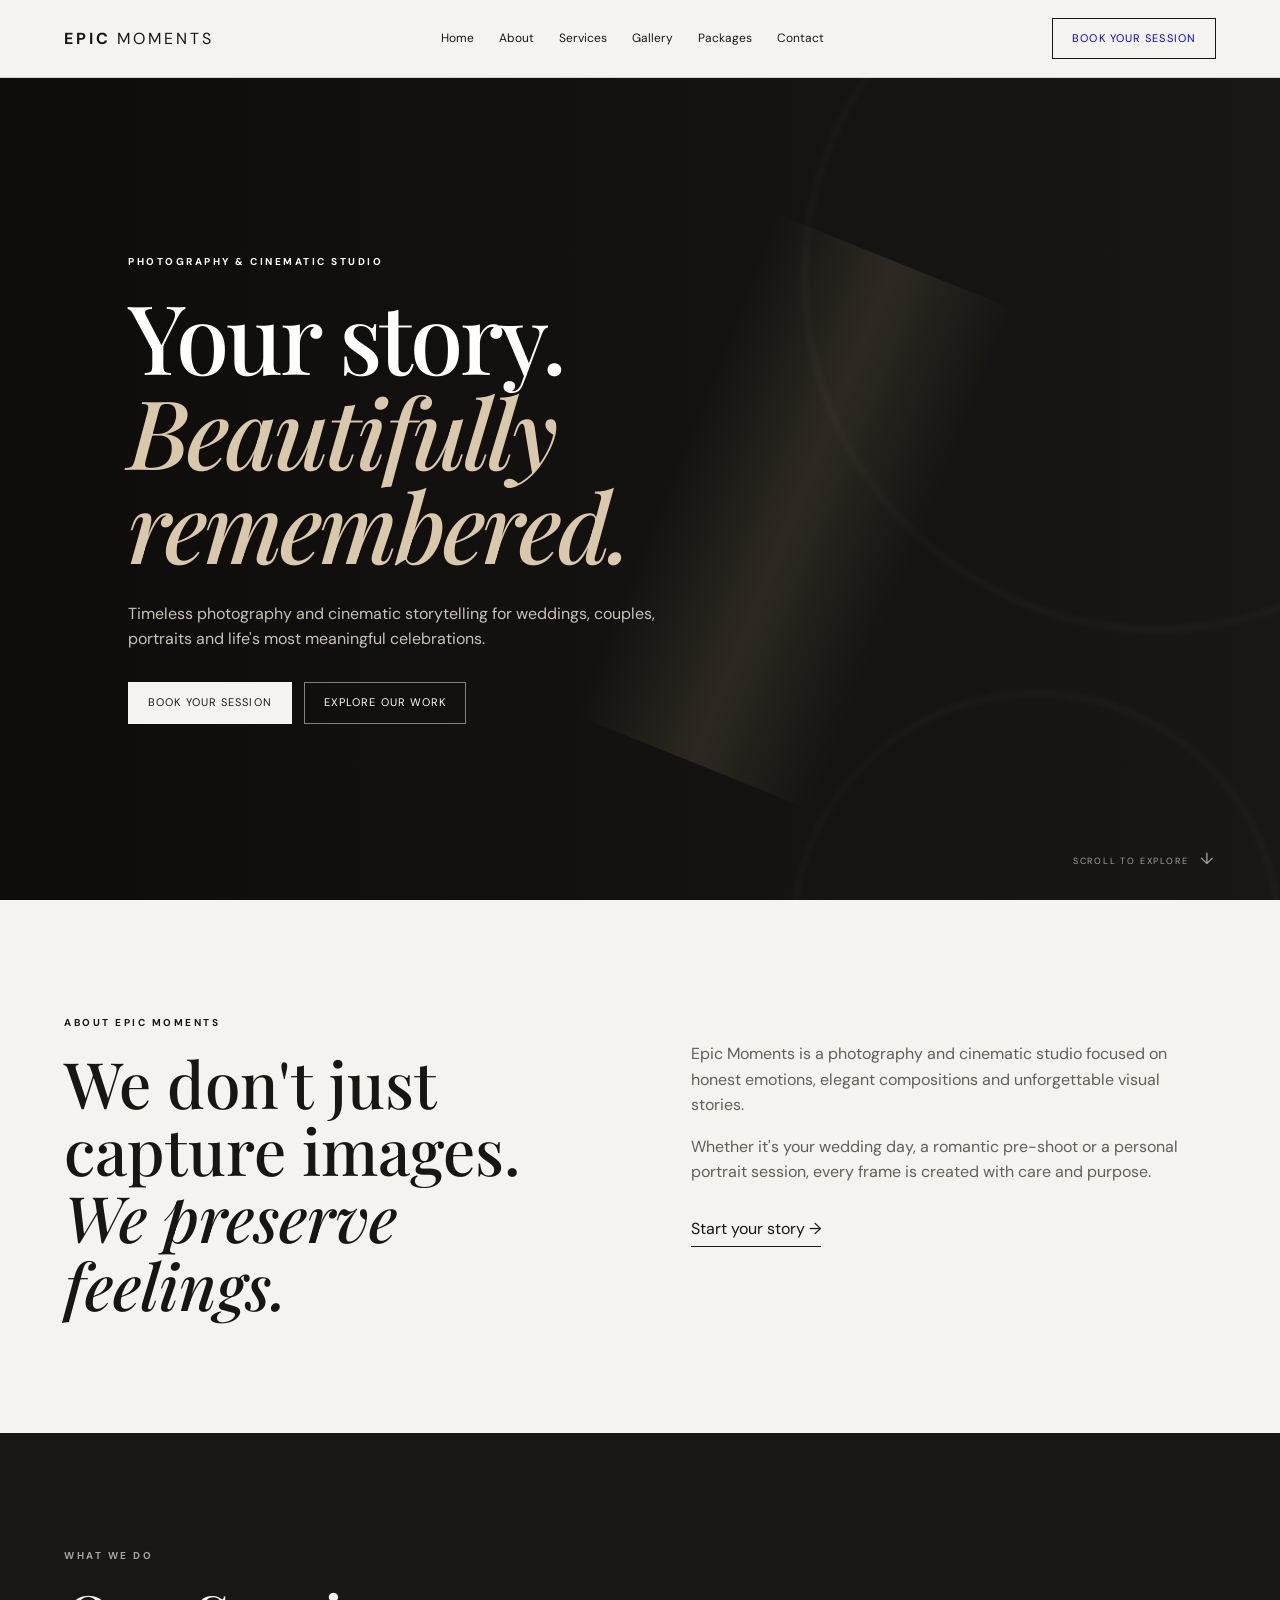
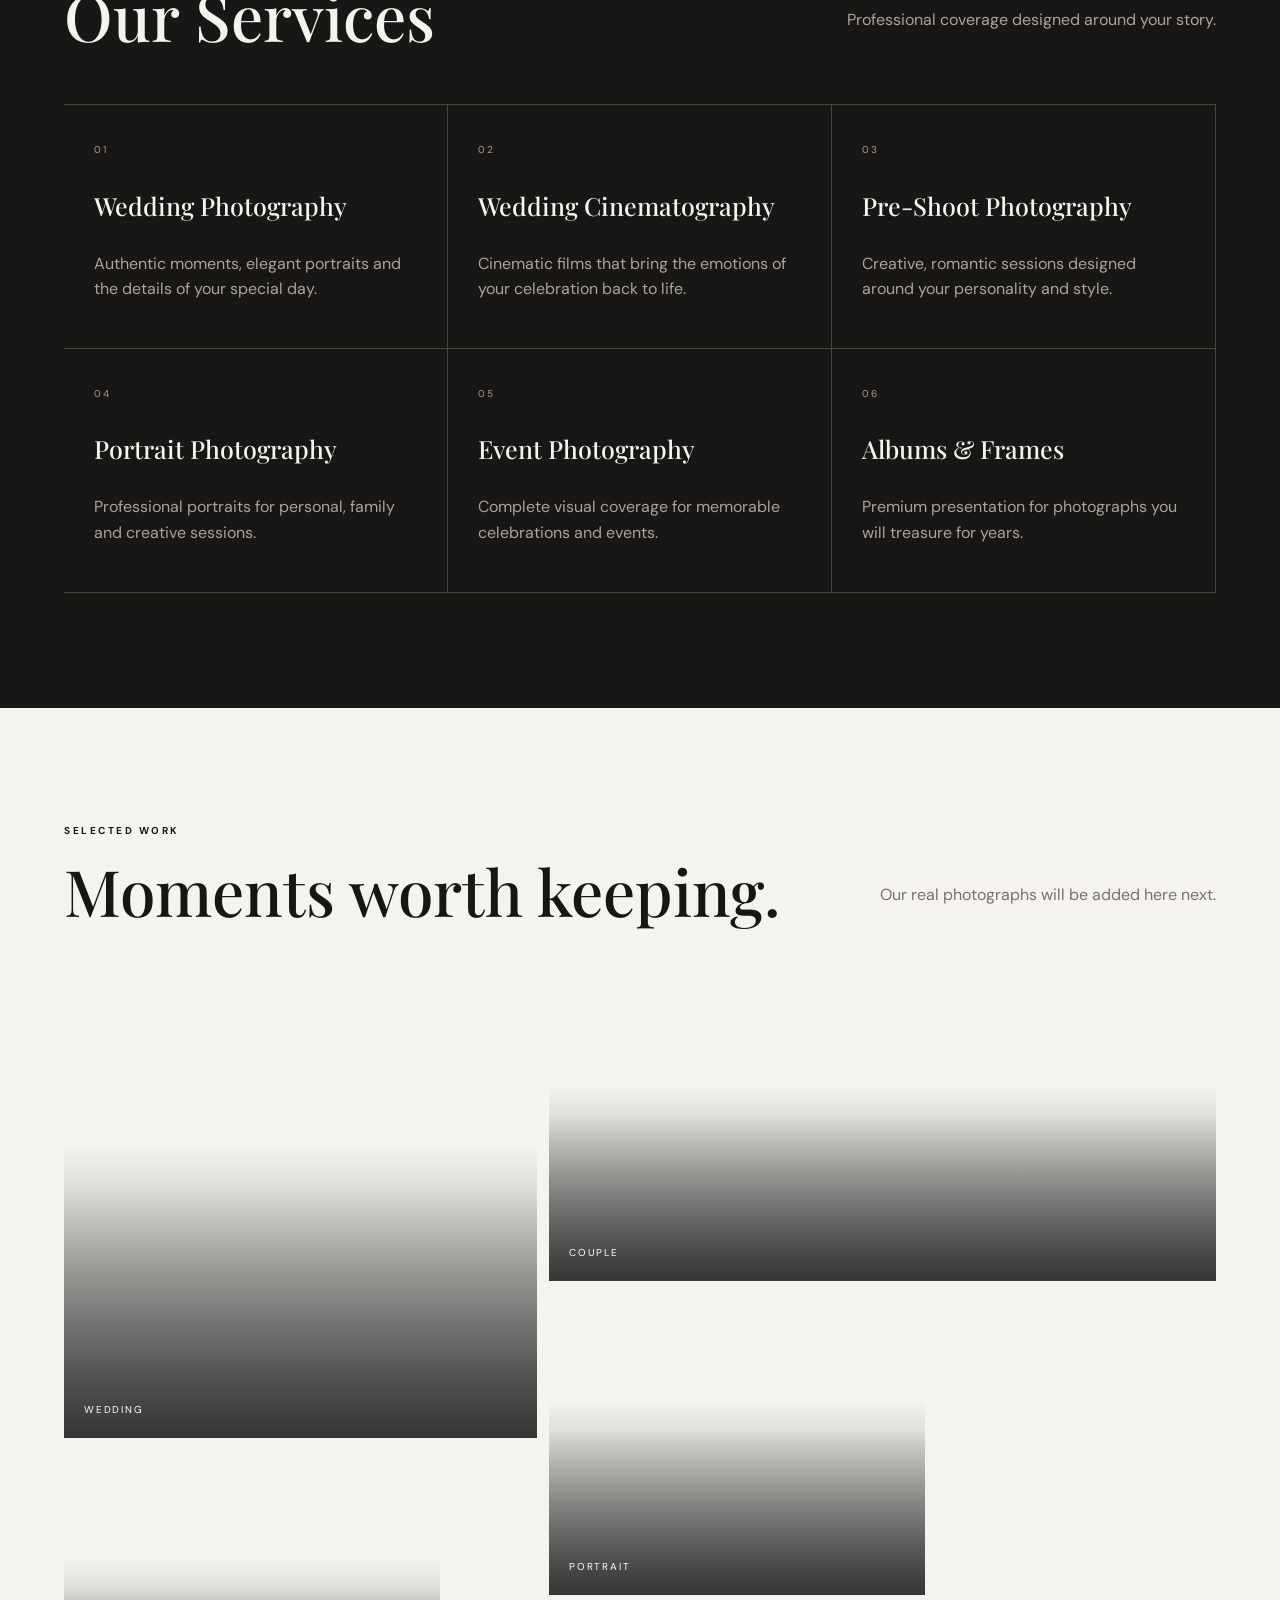
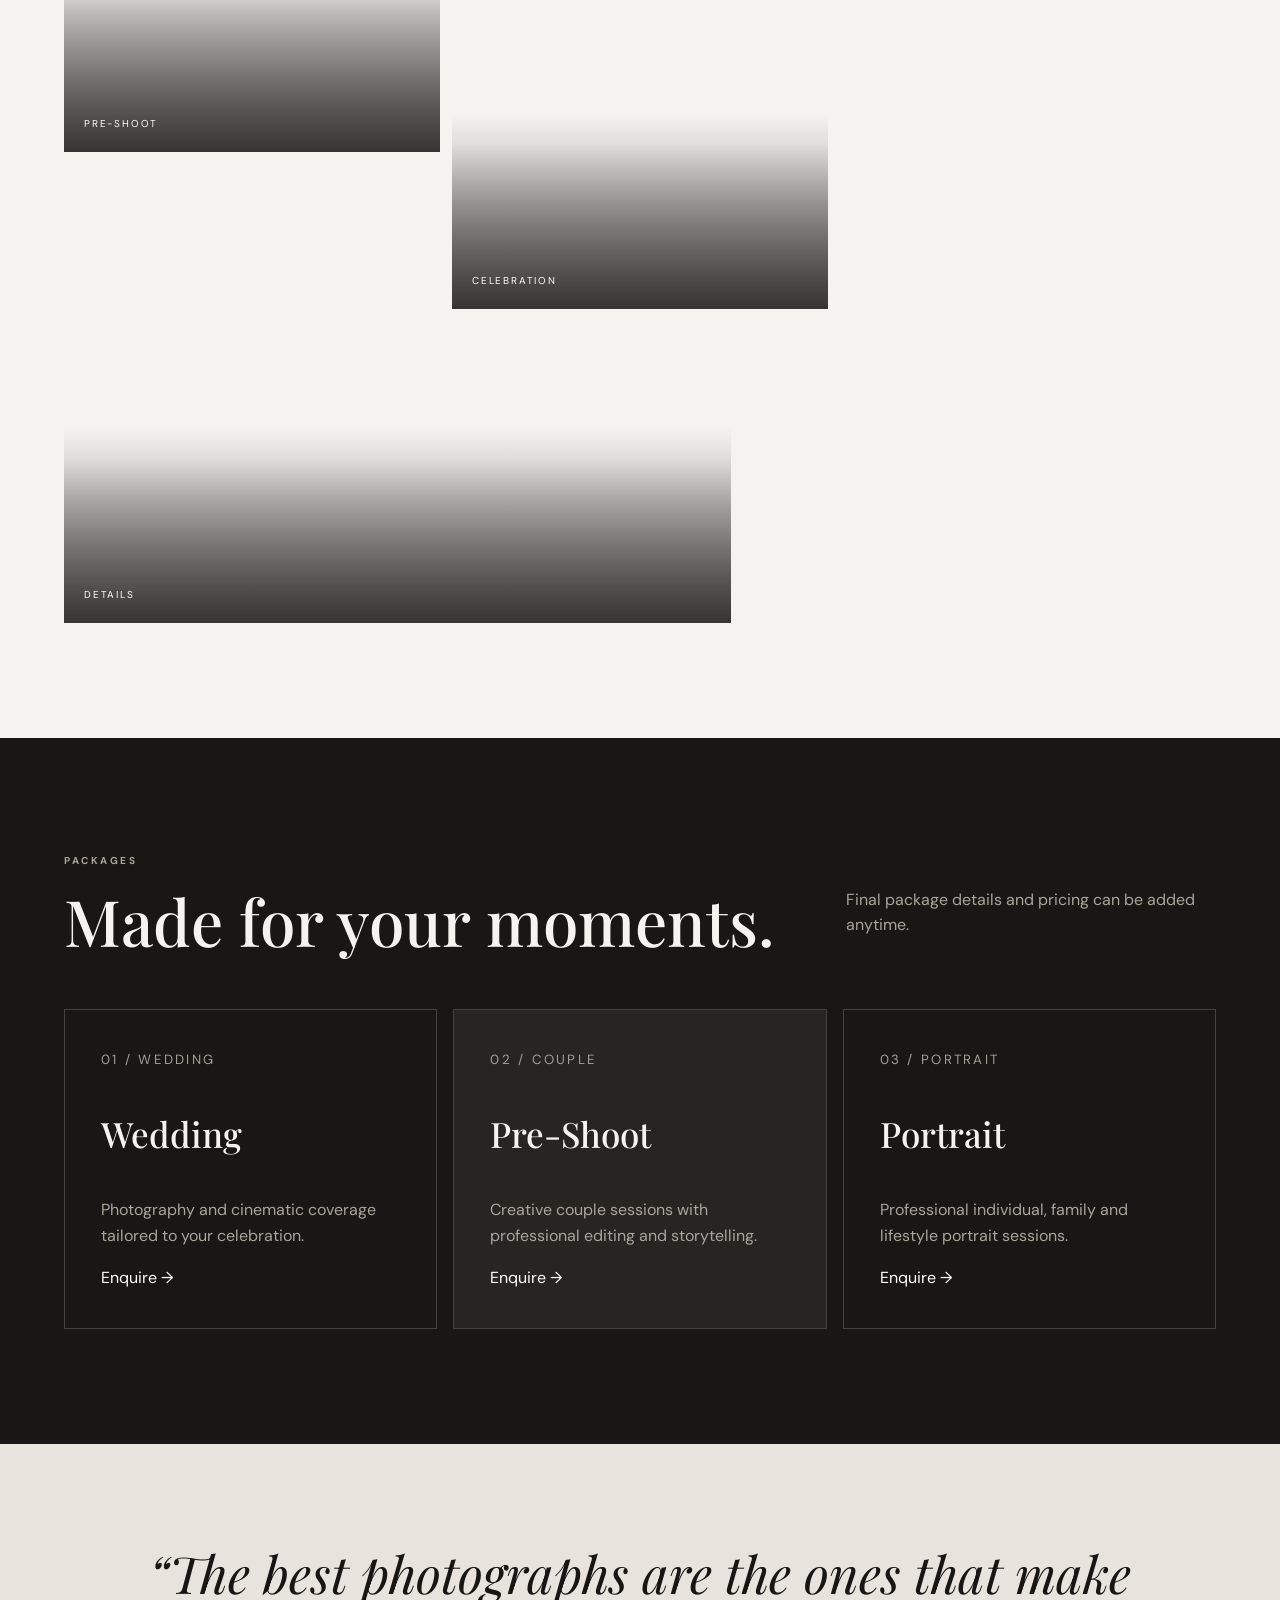
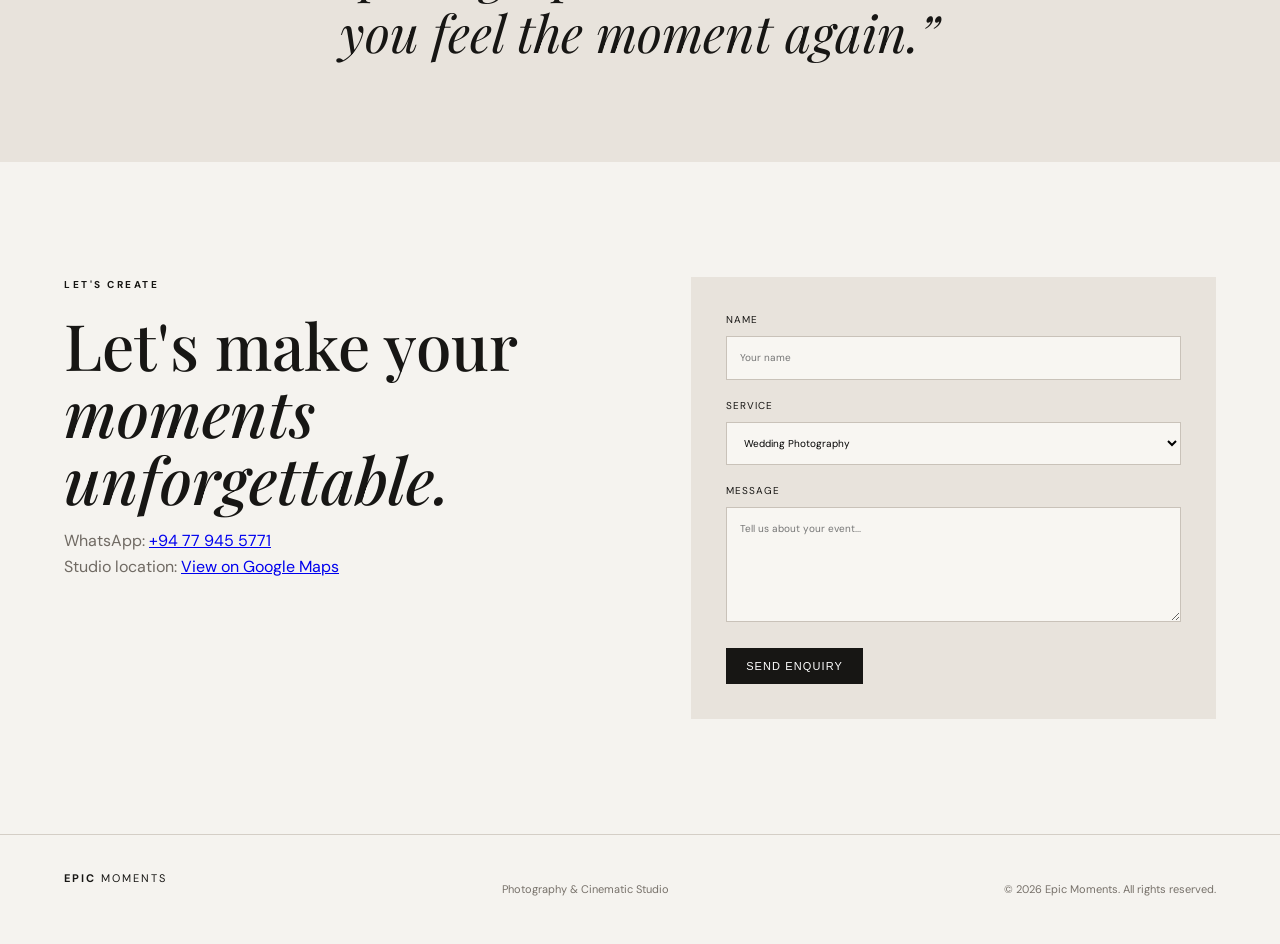
==== commit e88e404b: "Add files via upload" ====
--- a/index.html
+++ b/index.html
@@ -22,13 +22,13 @@
 
 <main>
 <section id="home" class="hero">
-  <div class="hero-bg"><div class="hero-glow"></div></div>
+  <div class="hero-bg" style="background-image:linear-gradient(90deg,rgba(10,9,8,.78),rgba(10,9,8,.18)),url("assets/hero.jpg")"><div class="hero-glow"></div></div>
   <div class="hero-content">
     <p class="eyebrow reveal">PHOTOGRAPHY & CINEMATIC STUDIO</p>
     <h1 class="reveal delay1">Your story.<br><em>Beautifully remembered.</em></h1>
     <p class="hero-copy reveal delay2">Timeless photography and cinematic storytelling for weddings, couples, portraits and life's most meaningful celebrations.</p>
     <div class="actions reveal delay3">
-      <a class="btn primary" href="#contact">Book Your Session</a>
+      <a class="btn primary" href="https://wa.me/94779455771?text=Hello%20Epic%20Moments%2C%20I%20would%20like%20to%20make%20an%20inquiry%20about%20your%20photography%20services." target="_blank" rel="noopener">Book Your Session</a>
       <a class="btn light" href="#gallery">Explore Our Work</a>
     </div>
   </div>
@@ -55,9 +55,9 @@
 <section id="gallery" class="section gallery-section">
   <div class="section-head"><div><p class="eyebrow">SELECTED WORK</p><h2>Moments worth keeping.</h2></div><p>Our real photographs will be added here next.</p></div>
   <div class="gallery">
-    <div class="photo p1"><span>WEDDING</span></div><div class="photo p2"><span>COUPLE</span></div>
-    <div class="photo p3"><span>PORTRAIT</span></div><div class="photo p4"><span>PRE-SHOOT</span></div>
-    <div class="photo p5"><span>CELEBRATION</span></div><div class="photo p6"><span>DETAILS</span></div>
+    <div class="photo p1" style="background-image:linear-gradient(0deg,#0008,transparent 55%),url("assets/wedding.jpg")"><span>WEDDING</span></div><div class="photo p2" style="background-image:linear-gradient(0deg,#0008,transparent 55%),url("assets/couple.jpg")"><span>COUPLE</span></div>
+    <div class="photo p3" style="background-image:linear-gradient(0deg,#0008,transparent 55%),url("assets/bride.jpg")"><span>PORTRAIT</span></div><div class="photo p4" style="background-image:linear-gradient(0deg,#0008,transparent 55%),url("assets/rings.jpg")"><span>PRE-SHOOT</span></div>
+    <div class="photo p5" style="background-image:linear-gradient(0deg,#0008,transparent 55%),url("assets/baby.jpg")"><span>CELEBRATION</span></div><div class="photo p6" style="background-image:linear-gradient(0deg,#0008,transparent 55%),url("assets/sunset.jpg")"><span>DETAILS</span></div>
   </div>
 </section>
 
@@ -73,7 +73,7 @@
 <section class="quote"><p>“The best photographs are the ones that make you feel the moment again.”</p></section>
 
 <section id="contact" class="section contact">
-  <div><p class="eyebrow">LET'S CREATE</p><h2>Let's make your<br><em>moments unforgettable.</em></h2><p class="muted">Contact details and social links will be added here next.</p></div>
+  <div><p class="eyebrow">LET'S CREATE</p><h2>Let's make your<br><em>moments unforgettable.</em></h2><p class="muted">WhatsApp: <a href="https://wa.me/94779455771" target="_blank" rel="noopener">+94 77 945 5771</a><br>Studio location: <a href="https://maps.app.goo.gl/KuVDJZSEbrnYYhFa6" target="_blank" rel="noopener">View on Google Maps</a></p></div>
   <form class="contact-box">
     <label>Name<input type="text" placeholder="Your name"></label>
     <label>Service<select><option>Wedding Photography</option><option>Wedding Cinematography</option><option>Pre-Shoot</option><option>Portrait</option><option>Event</option></select></label>
--- a/style.css
+++ b/style.css
@@ -1 +1,6 @@
 *{box-sizing:border-box}html{scroll-behavior:smooth}body{margin:0;background:#f5f3ef;color:#171614;font-family:'DM Sans',sans-serif;line-height:1.6}.nav{height:78px;padding:0 5vw;display:flex;align-items:center;justify-content:space-between;border-bottom:1px solid #d8d2ca;position:sticky;top:0;background:rgba(245,243,239,.9);backdrop-filter:blur(14px);z-index:20}.brand{font-weight:700;letter-spacing:.18em;color:#171614;text-decoration:none}.brand span{font-weight:400}.nav nav{display:flex;gap:25px}.nav nav a{color:#171614;text-decoration:none;font-size:12px;transition:.25s}.nav nav a:hover{opacity:.55}.nav-btn,.btn{display:inline-block;text-decoration:none;border:1px solid #171614;padding:11px 19px;font-size:11px;letter-spacing:.1em;text-transform:uppercase;transition:.3s}.nav-btn:hover,.btn:hover{transform:translateY(-2px)}.hero{min-height:calc(100vh - 78px);position:relative;overflow:hidden;display:flex;align-items:center;padding:8vw 10vw;background:#1b1a18;color:#fff}.hero-bg{position:absolute;inset:0;background:radial-gradient(circle at 75% 45%,#63594d 0,#302d28 27%,#1b1a18 60%);overflow:hidden}.hero-bg:before,.hero-bg:after{content:"";position:absolute;border-radius:50%;filter:blur(3px);opacity:.18}.hero-bg:before{width:55vw;height:55vw;border:1px solid #fff;right:-18vw;top:-12vw}.hero-bg:after{width:38vw;height:38vw;border:1px solid #fff;right:0;bottom:-22vw}.hero-glow{position:absolute;width:20vw;height:60vh;right:28%;top:20%;background:linear-gradient(90deg,transparent,#d2b98b22,transparent);transform:rotate(22deg);animation:light 7s ease-in-out infinite}@keyframes light{0%,100%{opacity:.2;transform:rotate(22deg) translateX(-30px)}50%{opacity:.7;transform:rotate(22deg) translateX(40px)}}.hero-content{position:relative;z-index:2;max-width:900px}.eyebrow{font-size:10px;letter-spacing:.25em;font-weight:700;margin:0 0 18px}.hero h1{font-family:'Playfair Display',serif;font-size:clamp(52px,7.5vw,110px);line-height:.98;font-weight:500;margin:0;letter-spacing:-.03em}.hero h1 em{font-style:italic;color:#d9c8ab}.hero-copy{max-width:590px;color:#c8c2ba;font-size:16px;margin:30px 0}.actions{display:flex;gap:12px;flex-wrap:wrap}.btn.primary{background:#171614;color:#fff}.hero .btn.primary{background:#f5f3ef;color:#171614;border-color:#f5f3ef}.btn.light{border-color:#888078;color:#fff}.scroll{position:absolute;bottom:28px;right:5vw;font-size:9px;letter-spacing:.2em;color:#aaa29a;z-index:2}.scroll span{font-size:16px;margin-left:8px}.reveal{animation:up .8s both}@keyframes up{from{opacity:0;transform:translateY(20px)}to{opacity:1;transform:none}}.delay1{animation-delay:.15s}.delay2{animation-delay:.3s}.delay3{animation-delay:.45s}.section{padding:115px 5vw}.split{display:grid;grid-template-columns:1fr 1fr;gap:8vw}.split h2,.section h2{font-family:'Playfair Display',serif;font-weight:500;line-height:1.05;font-size:clamp(40px,5vw,70px);margin:0}.split h2 em{font-style:italic}.copy{max-width:600px;padding-top:10px}.copy p{color:#625e58;font-size:16px}.text-link{display:inline-block;color:#171614;text-decoration:none;margin-top:15px;border-bottom:1px solid #171614;padding-bottom:4px}.dark{background:#181715;color:#f5f3ef}.dark .eyebrow,.dark .section-head>p{color:#aaa49b}.section-head{display:flex;justify-content:space-between;align-items:end;gap:40px;margin-bottom:55px}.section-head>p{max-width:370px;color:#77716a}.cards{display:grid;grid-template-columns:repeat(3,1fr);border-top:1px solid #48443f}.cards article{padding:30px;border-right:1px solid #48443f;border-bottom:1px solid #48443f;min-height:220px;transition:.35s}.cards article:hover{background:#24221f}.cards span{font-size:10px;letter-spacing:.2em;color:#a49d94}.cards h3{font-family:'Playfair Display',serif;font-size:25px;font-weight:500}.cards p{color:#aaa49b}.gallery{display:grid;grid-template-columns:repeat(12,1fr);grid-auto-rows:145px;gap:12px}.photo{position:relative;background:linear-gradient(135deg,#d6d0c8,#aaa39a);overflow:hidden;display:flex;align-items:flex-end;padding:20px;color:#fff;letter-spacing:.18em;font-size:10px}.photo:after{content:"";position:absolute;inset:0;background:linear-gradient(transparent 35%,#0008)}.photo span{position:relative;z-index:1}.p1{grid-column:span 5;grid-row:span 3;background:linear-gradient(145deg,#8f877d,#37332e)}.p2{grid-column:span 7;grid-row:span 2;background:linear-gradient(145deg,#b8a99a,#575048)}.p3{grid-column:span 4;grid-row:span 2;background:linear-gradient(145deg,#aaa196,#615951)}.p4{grid-column:span 4;grid-row:span 2;background:linear-gradient(145deg,#c0b4a4,#6b6258)}.p5{grid-column:span 4;grid-row:span 2;background:linear-gradient(145deg,#8f8274,#302d29)}.p6{grid-column:span 7;grid-row:span 2;background:linear-gradient(145deg,#a49a8e,#514a42)}.package-grid{display:grid;grid-template-columns:repeat(3,1fr);gap:16px}.package{border:1px solid #45413d;padding:36px;min-height:320px;transition:.35s}.package:hover{transform:translateY(-5px);border-color:#766e63}.package small{letter-spacing:.17em;color:#a49d94}.package h3{font-family:'Playfair Display',serif;font-size:35px;font-weight:500}.package p{color:#aaa49b}.package a{color:#fff;text-decoration:none}.featured{background:#272522}.quote{padding:100px 8vw;text-align:center;background:#e8e3dc}.quote p{font-family:'Playfair Display',serif;font-size:clamp(30px,4vw,54px);line-height:1.15;font-style:italic;max-width:1000px;margin:auto}.contact{display:grid;grid-template-columns:1fr 1fr;gap:8vw}.contact h2 em{font-style:italic}.muted{color:#706a63}.contact-box{background:#e8e3dc;padding:35px}.contact-box label{display:block;font-size:10px;letter-spacing:.1em;text-transform:uppercase;margin-bottom:18px}.contact-box input,.contact-box select,.contact-box textarea{width:100%;margin-top:8px;padding:13px;border:1px solid #c9c2b9;background:#f8f6f2;font:inherit}.contact-box textarea{height:115px;resize:vertical}.contact-box button{margin-top:3px}footer{padding:35px 5vw;border-top:1px solid #d4cec6;display:flex;justify-content:space-between;gap:20px;font-size:11px;color:#77716a}footer .brand{color:#171614}@media(max-width:850px){.nav nav,.nav-btn{display:none}.hero{padding:90px 7vw;min-height:calc(100vh - 78px)}.hero h1{font-size:56px}.split,.contact{grid-template-columns:1fr}.cards,.package-grid{grid-template-columns:1fr 1fr}.section{padding:80px 6vw}.section-head{display:block}.section-head>p{margin-top:15px}.gallery{grid-template-columns:1fr 1fr;grid-auto-rows:170px}.p1,.p2,.p3,.p4,.p5,.p6{grid-column:span 1;grid-row:span 1}footer{display:block}footer p{margin:8px 0}}@media(max-width:550px){.cards,.package-grid{grid-template-columns:1fr}.gallery{grid-template-columns:1fr}.hero h1{font-size:48px}.hero-copy{font-size:15px}.scroll{display:none}}
+
+.hero-bg{background-size:cover;background-position:center}
+.photo{background-size:cover;background-position:center}
+.photo:after{pointer-events:none}
+.contact-box a{color:inherit}
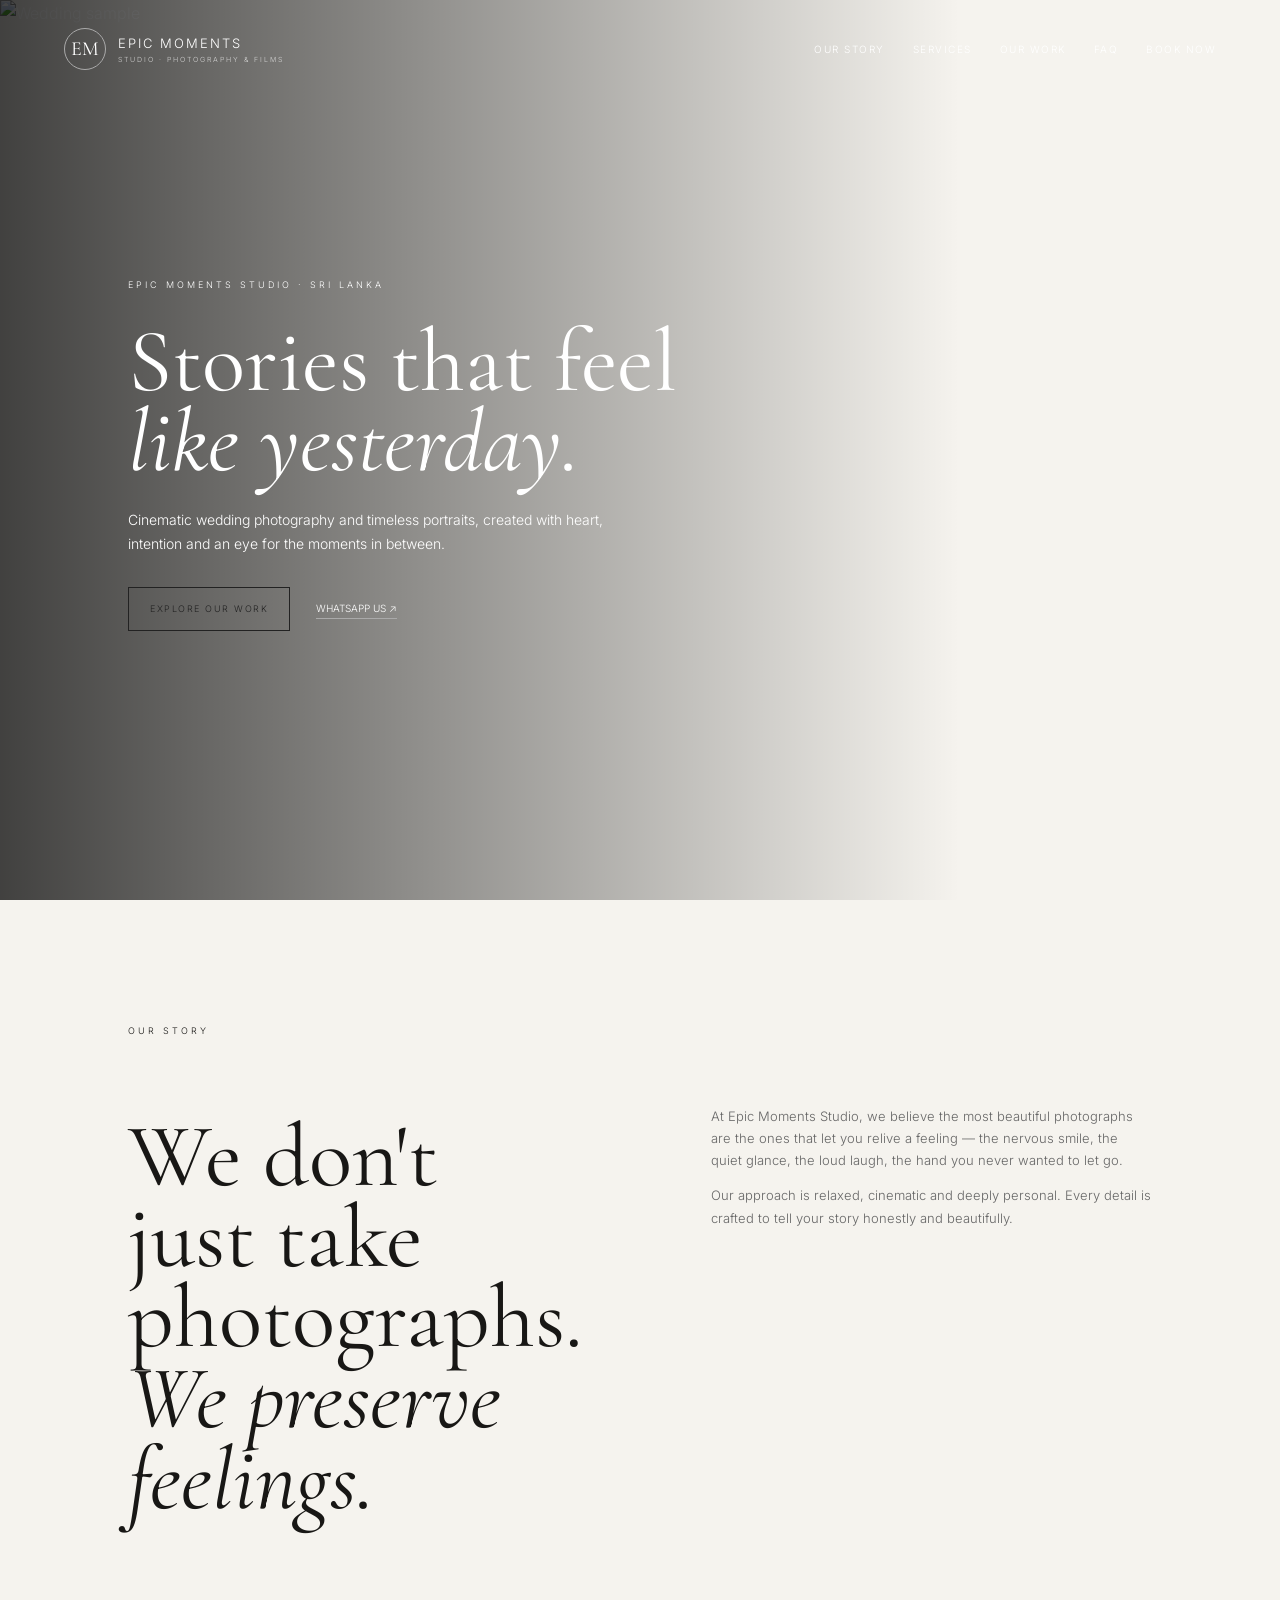
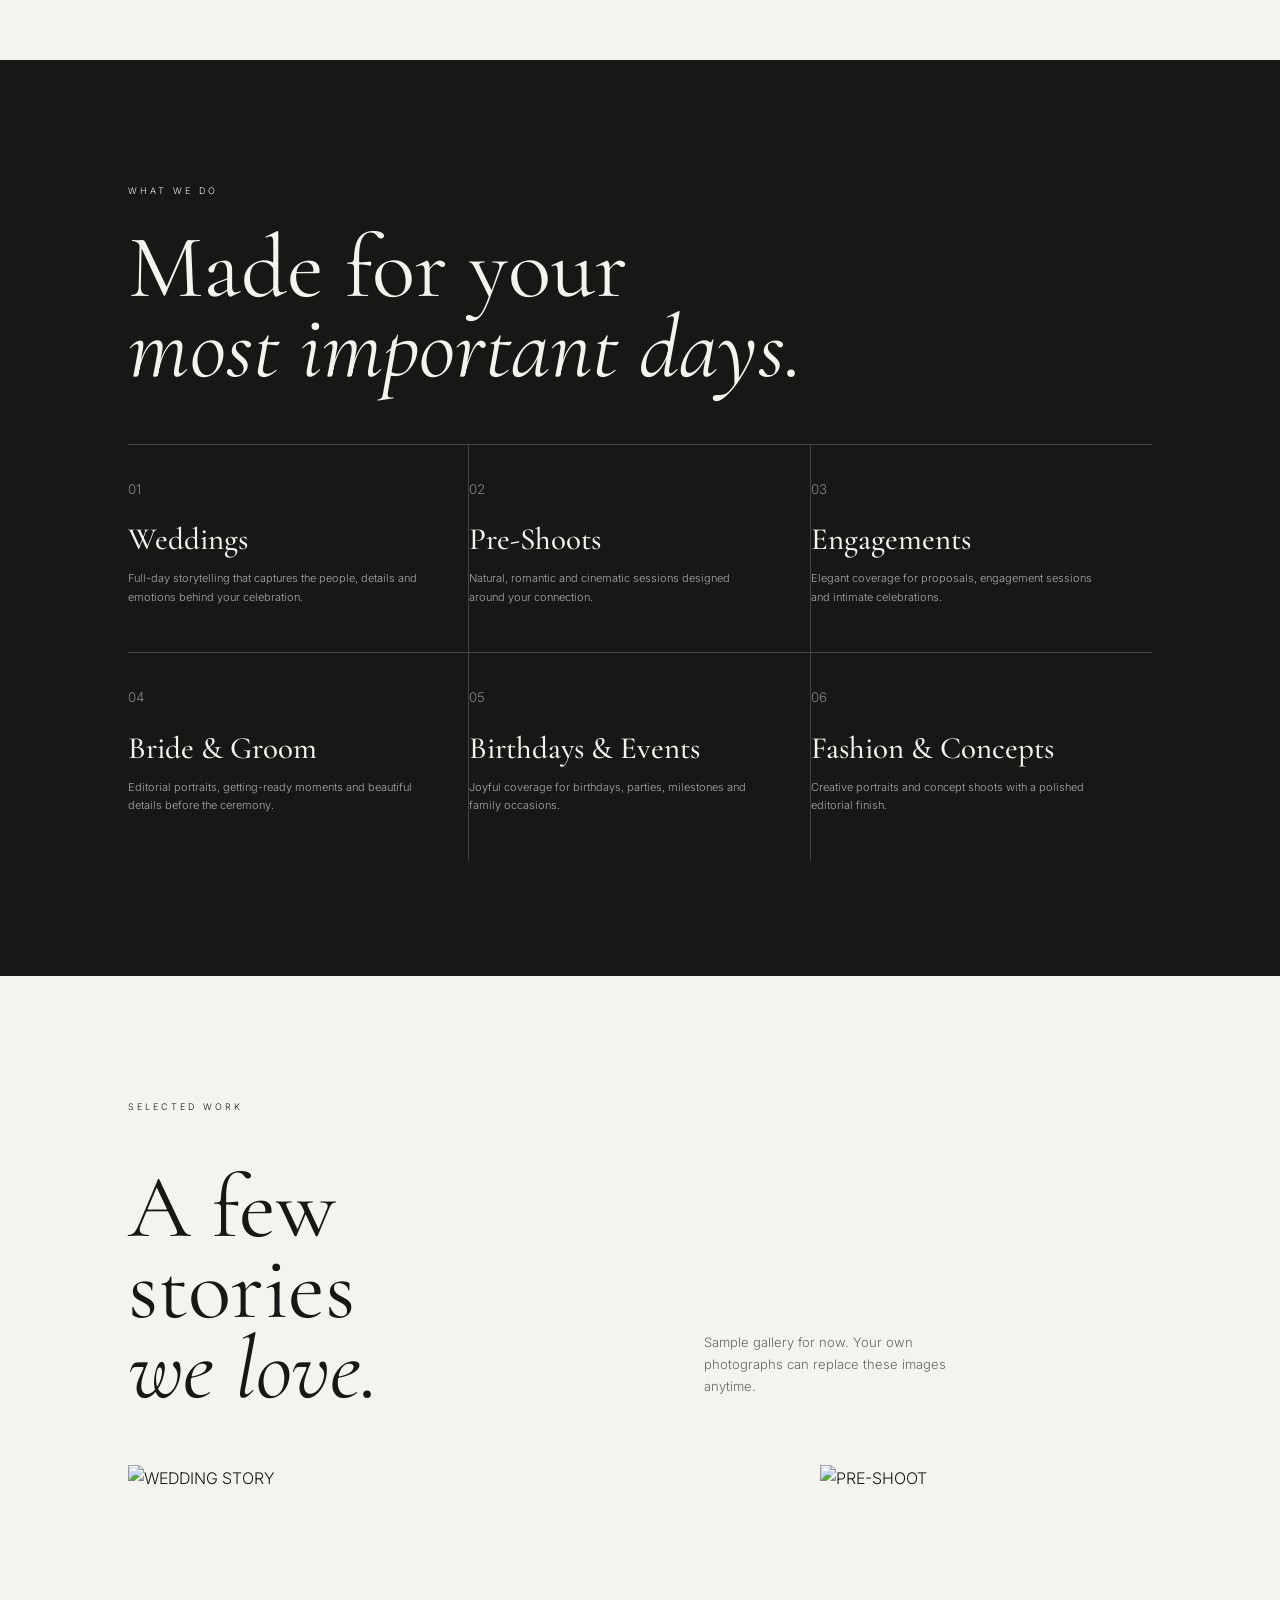
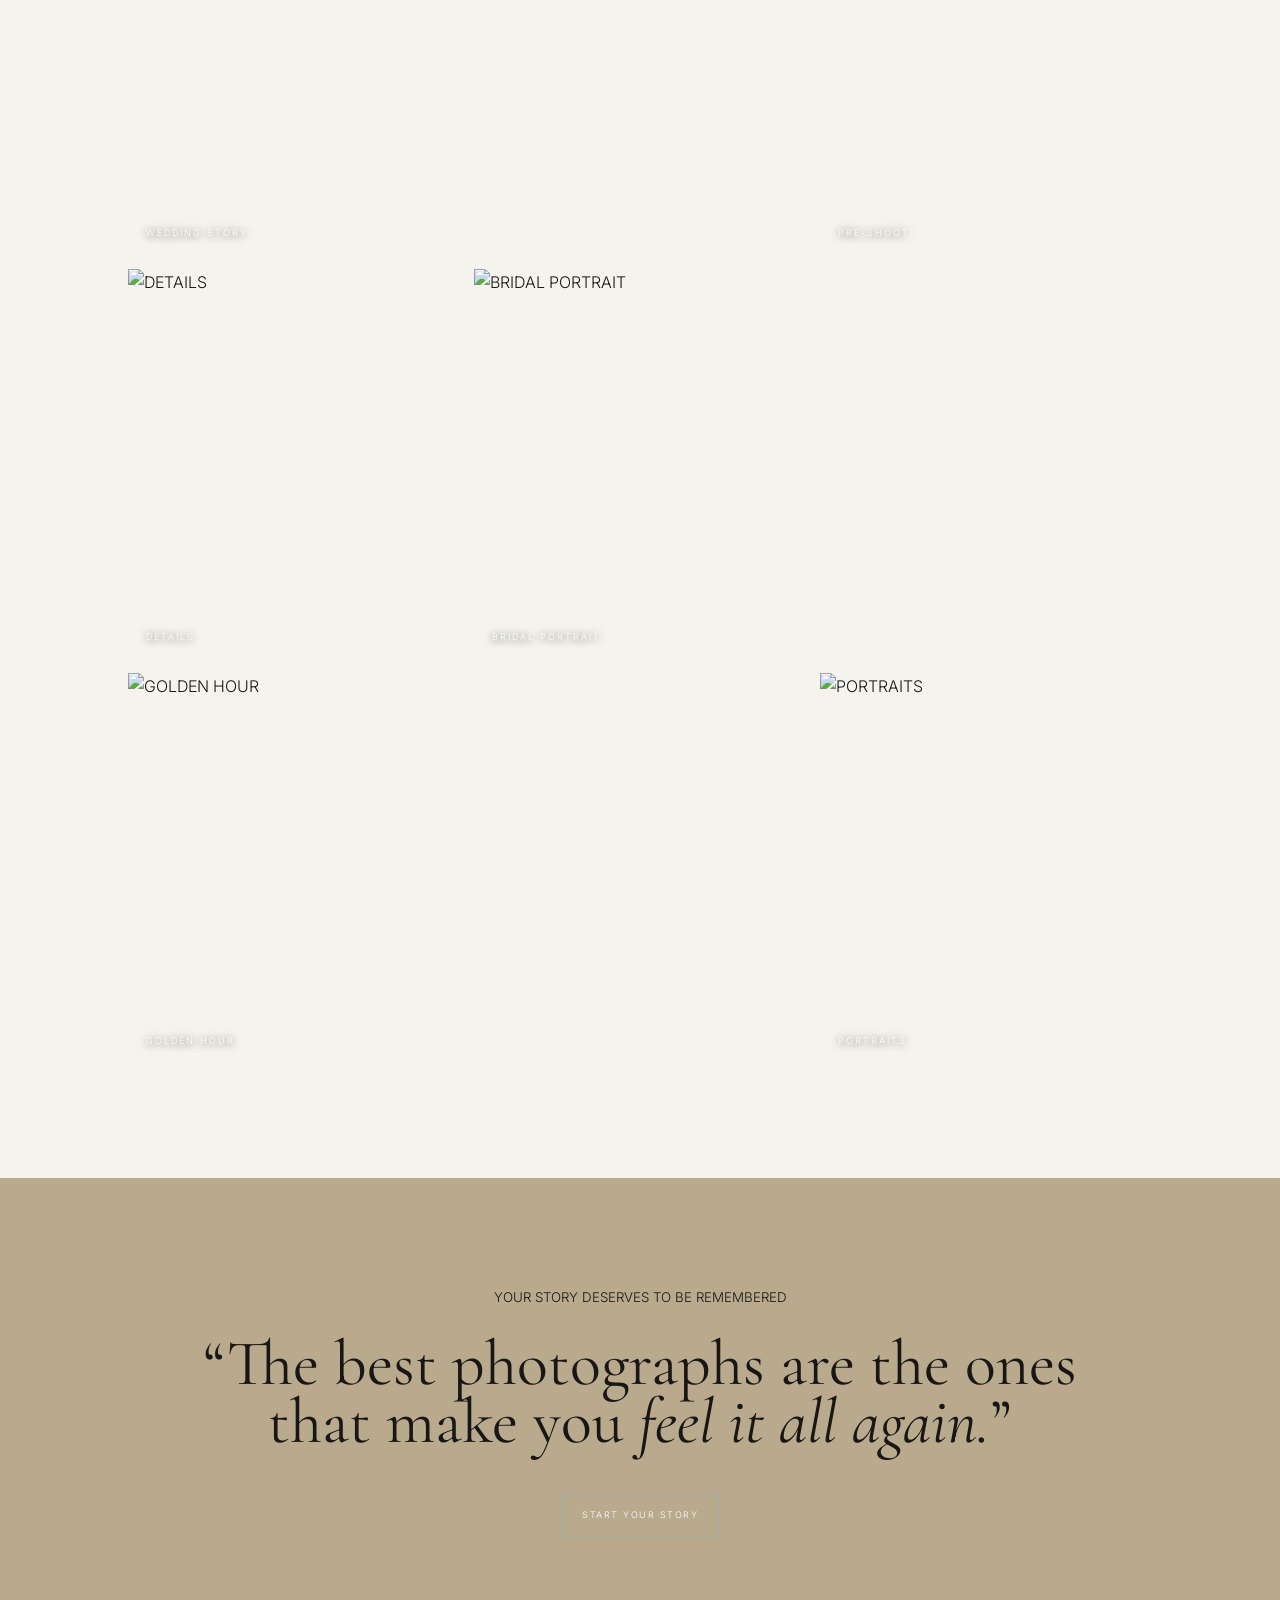
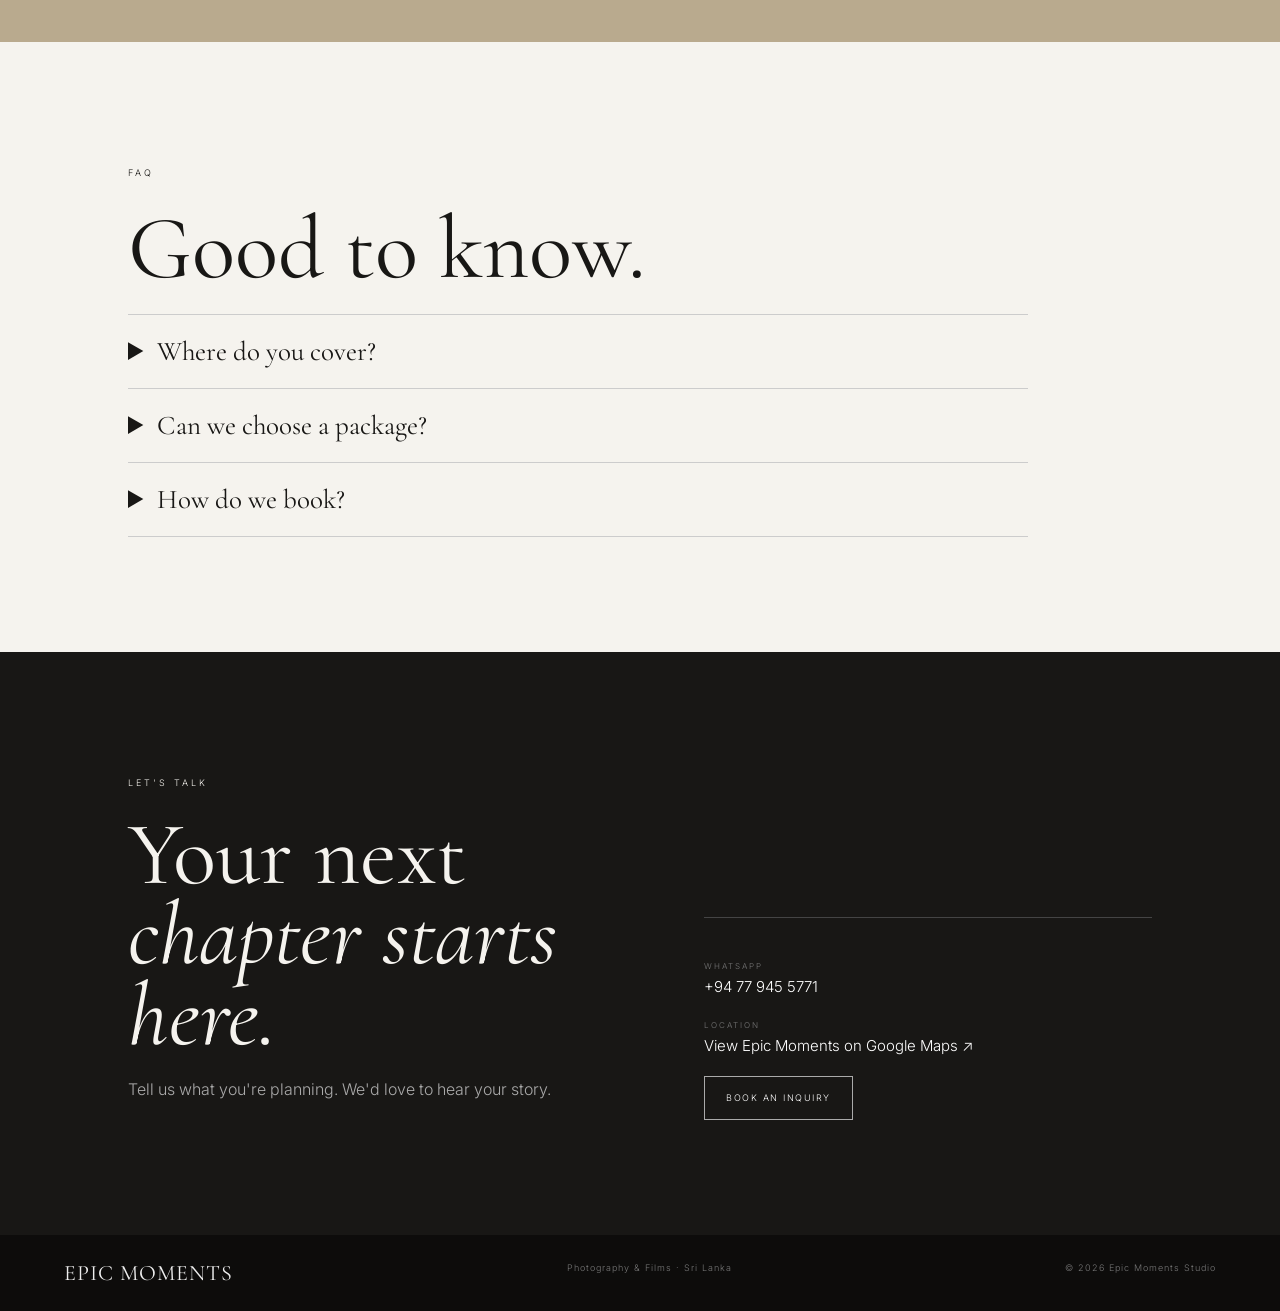
==== commit 364613a3: "Add files via upload" ====
--- a/index.html
+++ b/index.html
@@ -1,88 +1,12 @@
-<!DOCTYPE html>
-<html lang="en">
-<head>
-<meta charset="UTF-8">
-<meta name="viewport" content="width=device-width, initial-scale=1.0">
-<title>Epic Moments | Photography & Cinematic Studio</title>
-<meta name="description" content="Epic Moments — Photography & Cinematic Studio. Capturing moments, creating memories.">
-<link rel="preconnect" href="https://fonts.googleapis.com">
-<link rel="preconnect" href="https://fonts.gstatic.com" crossorigin>
-<link href="https://fonts.googleapis.com/css2?family=DM+Sans:wght@400;500;600;700&family=Playfair+Display:ital,wght@0,500;0,600;1,500;1,600&display=swap" rel="stylesheet">
-<link rel="stylesheet" href="style.css">
-</head>
-<body>
-<header class="nav">
-  <a class="brand" href="#home">EPIC <span>MOMENTS</span></a>
-  <nav>
-    <a href="#home">Home</a><a href="#about">About</a><a href="#services">Services</a>
-    <a href="#gallery">Gallery</a><a href="#packages">Packages</a><a href="#contact">Contact</a>
-  </nav>
-  <a class="nav-btn" href="#contact">Book Your Session</a>
-</header>
-
-<main>
-<section id="home" class="hero">
-  <div class="hero-bg" style="background-image:linear-gradient(90deg,rgba(10,9,8,.78),rgba(10,9,8,.18)),url("assets/hero.jpg")"><div class="hero-glow"></div></div>
-  <div class="hero-content">
-    <p class="eyebrow reveal">PHOTOGRAPHY & CINEMATIC STUDIO</p>
-    <h1 class="reveal delay1">Your story.<br><em>Beautifully remembered.</em></h1>
-    <p class="hero-copy reveal delay2">Timeless photography and cinematic storytelling for weddings, couples, portraits and life's most meaningful celebrations.</p>
-    <div class="actions reveal delay3">
-      <a class="btn primary" href="https://wa.me/94779455771?text=Hello%20Epic%20Moments%2C%20I%20would%20like%20to%20make%20an%20inquiry%20about%20your%20photography%20services." target="_blank" rel="noopener">Book Your Session</a>
-      <a class="btn light" href="#gallery">Explore Our Work</a>
-    </div>
-  </div>
-  <div class="scroll">SCROLL TO EXPLORE <span>↓</span></div>
-</section>
-
-<section id="about" class="section split">
-  <div><p class="eyebrow">ABOUT EPIC MOMENTS</p><h2>We don't just capture images.<br><em>We preserve feelings.</em></h2></div>
-  <div class="copy"><p>Epic Moments is a photography and cinematic studio focused on honest emotions, elegant compositions and unforgettable visual stories.</p><p>Whether it's your wedding day, a romantic pre-shoot or a personal portrait session, every frame is created with care and purpose.</p><a class="text-link" href="#contact">Start your story →</a></div>
-</section>
-
-<section id="services" class="section dark">
-  <div class="section-head"><div><p class="eyebrow">WHAT WE DO</p><h2>Our Services</h2></div><p>Professional coverage designed around your story.</p></div>
-  <div class="cards">
-    <article><span>01</span><h3>Wedding Photography</h3><p>Authentic moments, elegant portraits and the details of your special day.</p></article>
-    <article><span>02</span><h3>Wedding Cinematography</h3><p>Cinematic films that bring the emotions of your celebration back to life.</p></article>
-    <article><span>03</span><h3>Pre-Shoot Photography</h3><p>Creative, romantic sessions designed around your personality and style.</p></article>
-    <article><span>04</span><h3>Portrait Photography</h3><p>Professional portraits for personal, family and creative sessions.</p></article>
-    <article><span>05</span><h3>Event Photography</h3><p>Complete visual coverage for memorable celebrations and events.</p></article>
-    <article><span>06</span><h3>Albums & Frames</h3><p>Premium presentation for photographs you will treasure for years.</p></article>
-  </div>
-</section>
-
-<section id="gallery" class="section gallery-section">
-  <div class="section-head"><div><p class="eyebrow">SELECTED WORK</p><h2>Moments worth keeping.</h2></div><p>Our real photographs will be added here next.</p></div>
-  <div class="gallery">
-    <div class="photo p1" style="background-image:linear-gradient(0deg,#0008,transparent 55%),url("assets/wedding.jpg")"><span>WEDDING</span></div><div class="photo p2" style="background-image:linear-gradient(0deg,#0008,transparent 55%),url("assets/couple.jpg")"><span>COUPLE</span></div>
-    <div class="photo p3" style="background-image:linear-gradient(0deg,#0008,transparent 55%),url("assets/bride.jpg")"><span>PORTRAIT</span></div><div class="photo p4" style="background-image:linear-gradient(0deg,#0008,transparent 55%),url("assets/rings.jpg")"><span>PRE-SHOOT</span></div>
-    <div class="photo p5" style="background-image:linear-gradient(0deg,#0008,transparent 55%),url("assets/baby.jpg")"><span>CELEBRATION</span></div><div class="photo p6" style="background-image:linear-gradient(0deg,#0008,transparent 55%),url("assets/sunset.jpg")"><span>DETAILS</span></div>
-  </div>
-</section>
-
-<section id="packages" class="section dark">
-  <div class="section-head"><div><p class="eyebrow">PACKAGES</p><h2>Made for your moments.</h2></div><p>Final package details and pricing can be added anytime.</p></div>
-  <div class="package-grid">
-    <article class="package"><small>01 / WEDDING</small><h3>Wedding</h3><p>Photography and cinematic coverage tailored to your celebration.</p><a href="#contact">Enquire →</a></article>
-    <article class="package featured"><small>02 / COUPLE</small><h3>Pre-Shoot</h3><p>Creative couple sessions with professional editing and storytelling.</p><a href="#contact">Enquire →</a></article>
-    <article class="package"><small>03 / PORTRAIT</small><h3>Portrait</h3><p>Professional individual, family and lifestyle portrait sessions.</p><a href="#contact">Enquire →</a></article>
-  </div>
-</section>
-
-<section class="quote"><p>“The best photographs are the ones that make you feel the moment again.”</p></section>
-
-<section id="contact" class="section contact">
-  <div><p class="eyebrow">LET'S CREATE</p><h2>Let's make your<br><em>moments unforgettable.</em></h2><p class="muted">WhatsApp: <a href="https://wa.me/94779455771" target="_blank" rel="noopener">+94 77 945 5771</a><br>Studio location: <a href="https://maps.app.goo.gl/KuVDJZSEbrnYYhFa6" target="_blank" rel="noopener">View on Google Maps</a></p></div>
-  <form class="contact-box">
-    <label>Name<input type="text" placeholder="Your name"></label>
-    <label>Service<select><option>Wedding Photography</option><option>Wedding Cinematography</option><option>Pre-Shoot</option><option>Portrait</option><option>Event</option></select></label>
-    <label>Message<textarea placeholder="Tell us about your event..."></textarea></label>
-    <button class="btn primary" type="button">Send Enquiry</button>
-  </form>
-</section>
-</main>
-
-<footer><div class="brand">EPIC <span>MOMENTS</span></div><p>Photography & Cinematic Studio</p><p>© 2026 Epic Moments. All rights reserved.</p></footer>
-</body>
-</html>+<!doctype html><html lang="en"><head><meta charset="utf-8"><meta name="viewport" content="width=device-width,initial-scale=1"><title>Epic Moments Studio | Photography & Films</title><meta name="description" content="Epic Moments Studio — cinematic wedding, pre-shoot and portrait photography in Sri Lanka."><link rel="preconnect" href="https://fonts.googleapis.com"><link rel="preconnect" href="https://fonts.gstatic.com" crossorigin><link href="https://fonts.googleapis.com/css2?family=Cormorant+Garamond:wght@400;500;600&family=Inter:wght@300;400;500&display=swap" rel="stylesheet"><link rel="stylesheet" href="style.css"></head><body>
+<header><a class="brand" href="#top"><b>EM</b><span>EPIC MOMENTS<small>STUDIO · PHOTOGRAPHY & FILMS</small></span></a><nav><a href="#story">Our Story</a><a href="#services">Services</a><a href="#work">Our Work</a><a href="#faq">FAQ</a><a href="#contact">Book Now</a></nav><button class="menu">☰</button></header>
+<main id="top">
+<section class="hero"><img src="assets/hero.jpg" alt="Wedding sample"><div class="shade"></div><div class="heroText"><small>EPIC MOMENTS STUDIO · SRI LANKA</small><h1>Stories that feel<br><i>like yesterday.</i></h1><p>Cinematic wedding photography and timeless portraits, created with heart, intention and an eye for the moments in between.</p><a class="btn" href="#work">Explore Our Work</a> <a class="link light" href="https://wa.me/94779455771">WhatsApp Us ↗</a></div></section>
+<section id="story" class="section"><label>OUR STORY</label><div class="two"><h2>We don't just take photographs.<br><i>We preserve feelings.</i></h2><div><p>At Epic Moments Studio, we believe the most beautiful photographs are the ones that let you relive a feeling — the nervous smile, the quiet glance, the loud laugh, the hand you never wanted to let go.</p><p>Our approach is relaxed, cinematic and deeply personal. Every detail is crafted to tell your story honestly and beautifully.</p></div></div></section>
+<section id="services" class="section dark"><label>WHAT WE DO</label><h2>Made for your<br><i>most important days.</i></h2><div class="services"><article><small>01</small><h3>Weddings</h3><p>Full-day storytelling that captures the people, details and emotions behind your celebration.</p></article><article><small>02</small><h3>Pre-Shoots</h3><p>Natural, romantic and cinematic sessions designed around your connection.</p></article><article><small>03</small><h3>Engagements</h3><p>Elegant coverage for proposals, engagement sessions and intimate celebrations.</p></article><article><small>04</small><h3>Bride & Groom</h3><p>Editorial portraits, getting-ready moments and beautiful details before the ceremony.</p></article><article><small>05</small><h3>Birthdays & Events</h3><p>Joyful coverage for birthdays, parties, milestones and family occasions.</p></article><article><small>06</small><h3>Fashion & Concepts</h3><p>Creative portraits and concept shoots with a polished editorial finish.</p></article></div></section>
+<section id="work" class="section"><label>SELECTED WORK</label><div class="head"><h2>A few stories<br><i>we love.</i></h2><p>Sample gallery for now. Your own photographs can replace these images anytime.</p></div><div class="gallery"><figure class="wide"><img src="assets/wedding.jpg" alt="WEDDING STORY"><figcaption>WEDDING STORY</figcaption></figure><figure class=""><img src="assets/couple.jpg" alt="PRE-SHOOT"><figcaption>PRE-SHOOT</figcaption></figure><figure class=""><img src="assets/rings.jpg" alt="DETAILS"><figcaption>DETAILS</figcaption></figure><figure class=""><img src="assets/bride.jpg" alt="BRIDAL PORTRAIT"><figcaption>BRIDAL PORTRAIT</figcaption></figure><figure class="wide"><img src="assets/sunset.jpg" alt="GOLDEN HOUR"><figcaption>GOLDEN HOUR</figcaption></figure><figure class=""><img src="assets/baby.jpg" alt="PORTRAITS"><figcaption>PORTRAITS</figcaption></figure></div></section>
+<section class="quote"><small>YOUR STORY DESERVES TO BE REMEMBERED</small><h2>“The best photographs are the ones that make you <i>feel it all again.</i>”</h2><a class="btn white" href="https://wa.me/94779455771?text=Hello%20Epic%20Moments%2C%20I%20would%20like%20to%20make%20an%20inquiry%20about%20your%20photography%20services.">Start Your Story</a></section>
+<section id="faq" class="section"><label>FAQ</label><h2>Good to know.</h2><div class="faq"><details><summary>Where do you cover?</summary><p>Epic Moments Studio is available for shoots and weddings across Sri Lanka.</p></details><details><summary>Can we choose a package?</summary><p>Yes. Packages can be tailored around coverage hours, albums and additional services.</p></details><details><summary>How do we book?</summary><p>Send your date and requirements on WhatsApp and we will guide you through availability and booking.</p></details></div></section>
+<section id="contact" class="section dark contact"><div><label>LET'S TALK</label><h2>Your next<br><i>chapter starts here.</i></h2><p>Tell us what you're planning. We'd love to hear your story.</p></div><div class="card"><small>WHATSAPP</small><a href="https://wa.me/94779455771">+94 77 945 5771</a><small>LOCATION</small><a href="https://maps.app.goo.gl/KuVDJZSEbrnYYhFa6">View Epic Moments on Google Maps ↗</a><a class="btn white" href="https://wa.me/94779455771?text=Hello%20Epic%20Moments%2C%20I%20would%20like%20to%20make%20an%20inquiry%20about%20your%20photography%20services.">Book an Inquiry</a></div></section>
+</main><footer><b>EPIC MOMENTS</b><span>Photography & Films · Sri Lanka</span><span>© 2026 Epic Moments Studio</span></footer>
+<script>document.querySelector('.menu').onclick=()=>document.querySelector('nav').classList.toggle('open');</script></body></html>
--- a/style.css
+++ b/style.css
@@ -1,6 +1 @@
-*{box-sizing:border-box}html{scroll-behavior:smooth}body{margin:0;background:#f5f3ef;color:#171614;font-family:'DM Sans',sans-serif;line-height:1.6}.nav{height:78px;padding:0 5vw;display:flex;align-items:center;justify-content:space-between;border-bottom:1px solid #d8d2ca;position:sticky;top:0;background:rgba(245,243,239,.9);backdrop-filter:blur(14px);z-index:20}.brand{font-weight:700;letter-spacing:.18em;color:#171614;text-decoration:none}.brand span{font-weight:400}.nav nav{display:flex;gap:25px}.nav nav a{color:#171614;text-decoration:none;font-size:12px;transition:.25s}.nav nav a:hover{opacity:.55}.nav-btn,.btn{display:inline-block;text-decoration:none;border:1px solid #171614;padding:11px 19px;font-size:11px;letter-spacing:.1em;text-transform:uppercase;transition:.3s}.nav-btn:hover,.btn:hover{transform:translateY(-2px)}.hero{min-height:calc(100vh - 78px);position:relative;overflow:hidden;display:flex;align-items:center;padding:8vw 10vw;background:#1b1a18;color:#fff}.hero-bg{position:absolute;inset:0;background:radial-gradient(circle at 75% 45%,#63594d 0,#302d28 27%,#1b1a18 60%);overflow:hidden}.hero-bg:before,.hero-bg:after{content:"";position:absolute;border-radius:50%;filter:blur(3px);opacity:.18}.hero-bg:before{width:55vw;height:55vw;border:1px solid #fff;right:-18vw;top:-12vw}.hero-bg:after{width:38vw;height:38vw;border:1px solid #fff;right:0;bottom:-22vw}.hero-glow{position:absolute;width:20vw;height:60vh;right:28%;top:20%;background:linear-gradient(90deg,transparent,#d2b98b22,transparent);transform:rotate(22deg);animation:light 7s ease-in-out infinite}@keyframes light{0%,100%{opacity:.2;transform:rotate(22deg) translateX(-30px)}50%{opacity:.7;transform:rotate(22deg) translateX(40px)}}.hero-content{position:relative;z-index:2;max-width:900px}.eyebrow{font-size:10px;letter-spacing:.25em;font-weight:700;margin:0 0 18px}.hero h1{font-family:'Playfair Display',serif;font-size:clamp(52px,7.5vw,110px);line-height:.98;font-weight:500;margin:0;letter-spacing:-.03em}.hero h1 em{font-style:italic;color:#d9c8ab}.hero-copy{max-width:590px;color:#c8c2ba;font-size:16px;margin:30px 0}.actions{display:flex;gap:12px;flex-wrap:wrap}.btn.primary{background:#171614;color:#fff}.hero .btn.primary{background:#f5f3ef;color:#171614;border-color:#f5f3ef}.btn.light{border-color:#888078;color:#fff}.scroll{position:absolute;bottom:28px;right:5vw;font-size:9px;letter-spacing:.2em;color:#aaa29a;z-index:2}.scroll span{font-size:16px;margin-left:8px}.reveal{animation:up .8s both}@keyframes up{from{opacity:0;transform:translateY(20px)}to{opacity:1;transform:none}}.delay1{animation-delay:.15s}.delay2{animation-delay:.3s}.delay3{animation-delay:.45s}.section{padding:115px 5vw}.split{display:grid;grid-template-columns:1fr 1fr;gap:8vw}.split h2,.section h2{font-family:'Playfair Display',serif;font-weight:500;line-height:1.05;font-size:clamp(40px,5vw,70px);margin:0}.split h2 em{font-style:italic}.copy{max-width:600px;padding-top:10px}.copy p{color:#625e58;font-size:16px}.text-link{display:inline-block;color:#171614;text-decoration:none;margin-top:15px;border-bottom:1px solid #171614;padding-bottom:4px}.dark{background:#181715;color:#f5f3ef}.dark .eyebrow,.dark .section-head>p{color:#aaa49b}.section-head{display:flex;justify-content:space-between;align-items:end;gap:40px;margin-bottom:55px}.section-head>p{max-width:370px;color:#77716a}.cards{display:grid;grid-template-columns:repeat(3,1fr);border-top:1px solid #48443f}.cards article{padding:30px;border-right:1px solid #48443f;border-bottom:1px solid #48443f;min-height:220px;transition:.35s}.cards article:hover{background:#24221f}.cards span{font-size:10px;letter-spacing:.2em;color:#a49d94}.cards h3{font-family:'Playfair Display',serif;font-size:25px;font-weight:500}.cards p{color:#aaa49b}.gallery{display:grid;grid-template-columns:repeat(12,1fr);grid-auto-rows:145px;gap:12px}.photo{position:relative;background:linear-gradient(135deg,#d6d0c8,#aaa39a);overflow:hidden;display:flex;align-items:flex-end;padding:20px;color:#fff;letter-spacing:.18em;font-size:10px}.photo:after{content:"";position:absolute;inset:0;background:linear-gradient(transparent 35%,#0008)}.photo span{position:relative;z-index:1}.p1{grid-column:span 5;grid-row:span 3;background:linear-gradient(145deg,#8f877d,#37332e)}.p2{grid-column:span 7;grid-row:span 2;background:linear-gradient(145deg,#b8a99a,#575048)}.p3{grid-column:span 4;grid-row:span 2;background:linear-gradient(145deg,#aaa196,#615951)}.p4{grid-column:span 4;grid-row:span 2;background:linear-gradient(145deg,#c0b4a4,#6b6258)}.p5{grid-column:span 4;grid-row:span 2;background:linear-gradient(145deg,#8f8274,#302d29)}.p6{grid-column:span 7;grid-row:span 2;background:linear-gradient(145deg,#a49a8e,#514a42)}.package-grid{display:grid;grid-template-columns:repeat(3,1fr);gap:16px}.package{border:1px solid #45413d;padding:36px;min-height:320px;transition:.35s}.package:hover{transform:translateY(-5px);border-color:#766e63}.package small{letter-spacing:.17em;color:#a49d94}.package h3{font-family:'Playfair Display',serif;font-size:35px;font-weight:500}.package p{color:#aaa49b}.package a{color:#fff;text-decoration:none}.featured{background:#272522}.quote{padding:100px 8vw;text-align:center;background:#e8e3dc}.quote p{font-family:'Playfair Display',serif;font-size:clamp(30px,4vw,54px);line-height:1.15;font-style:italic;max-width:1000px;margin:auto}.contact{display:grid;grid-template-columns:1fr 1fr;gap:8vw}.contact h2 em{font-style:italic}.muted{color:#706a63}.contact-box{background:#e8e3dc;padding:35px}.contact-box label{display:block;font-size:10px;letter-spacing:.1em;text-transform:uppercase;margin-bottom:18px}.contact-box input,.contact-box select,.contact-box textarea{width:100%;margin-top:8px;padding:13px;border:1px solid #c9c2b9;background:#f8f6f2;font:inherit}.contact-box textarea{height:115px;resize:vertical}.contact-box button{margin-top:3px}footer{padding:35px 5vw;border-top:1px solid #d4cec6;display:flex;justify-content:space-between;gap:20px;font-size:11px;color:#77716a}footer .brand{color:#171614}@media(max-width:850px){.nav nav,.nav-btn{display:none}.hero{padding:90px 7vw;min-height:calc(100vh - 78px)}.hero h1{font-size:56px}.split,.contact{grid-template-columns:1fr}.cards,.package-grid{grid-template-columns:1fr 1fr}.section{padding:80px 6vw}.section-head{display:block}.section-head>p{margin-top:15px}.gallery{grid-template-columns:1fr 1fr;grid-auto-rows:170px}.p1,.p2,.p3,.p4,.p5,.p6{grid-column:span 1;grid-row:span 1}footer{display:block}footer p{margin:8px 0}}@media(max-width:550px){.cards,.package-grid{grid-template-columns:1fr}.gallery{grid-template-columns:1fr}.hero h1{font-size:48px}.hero-copy{font-size:15px}.scroll{display:none}}
-
-.hero-bg{background-size:cover;background-position:center}
-.photo{background-size:cover;background-position:center}
-.photo:after{pointer-events:none}
-.contact-box a{color:inherit}
+*{box-sizing:border-box}html{scroll-behavior:smooth}body{margin:0;background:#f5f3ee;color:#181715;font-family:Inter,Arial,sans-serif;font-weight:300;line-height:1.7}header{position:absolute;z-index:5;top:0;left:0;right:0;padding:28px 5vw;display:flex;justify-content:space-between;align-items:center;color:#fff}.brand{display:flex;align-items:center;gap:12px;color:#fff;text-decoration:none}.brand b{border:1px solid #aaa;border-radius:50%;width:42px;height:42px;display:grid;place-items:center;font:20px 'Cormorant Garamond'}.brand span{font-size:13px;letter-spacing:2px}.brand small{display:block;font-size:7px;letter-spacing:2px;opacity:.7}nav{display:flex;gap:28px}nav a{color:#fff;text-decoration:none;text-transform:uppercase;font-size:10px;letter-spacing:1.5px}.menu{display:none;background:none;border:0;color:#fff;font-size:24px}.hero{height:100vh;min-height:650px;position:relative;color:#fff;display:flex;align-items:center}.hero>img{position:absolute;inset:0;width:100%;height:100%;object-fit:cover}.shade{position:absolute;inset:0;background:linear-gradient(90deg,#000b,transparent 75%)}.heroText{position:relative;z-index:2;margin-left:10vw;max-width:720px}.heroText>small,label{font-size:9px;letter-spacing:3px}.hero h1,h2{font:400 clamp(55px,7vw,100px)/.9 'Cormorant Garamond';margin:25px 0}.hero h1 i,h2 i{font-weight:400}.heroText p{max-width:520px;font-size:14px}.btn{display:inline-block;border:1px solid #222;padding:13px 21px;text-decoration:none;color:#222;text-transform:uppercase;font-size:9px;letter-spacing:1.5px;margin-top:18px}.white{border-color:#aaa;color:#fff}.link{margin-left:22px;text-transform:uppercase;font-size:10px;text-decoration:none;border-bottom:1px solid #aaa;padding-bottom:4px}.light{color:#fff}.section{padding:115px 10vw}.two,.head,.contact{display:grid;grid-template-columns:1fr 1fr;gap:10vw;margin-top:50px}.two p,.head p{color:#666;font-size:13px}.dark{background:#181715;color:#f5f3ee}.dark p{color:#aaa}.services{display:grid;grid-template-columns:repeat(3,1fr);margin-top:55px}.services article{padding:30px 25px 35px 0;border-top:1px solid #444;border-right:1px solid #444;min-height:190px}.services article:nth-child(3n){border-right:0}.services small{opacity:.5}.services h3{font:500 31px 'Cormorant Garamond';margin:18px 0 5px}.services p{font-size:11px;max-width:290px}.head{align-items:end}.head h2{margin:0}.head p{max-width:290px}.gallery{display:grid;grid-template-columns:repeat(3,1fr);gap:14px;margin-top:55px}.gallery figure{margin:0;height:390px;position:relative;overflow:hidden}.gallery .wide{grid-column:span 2}.gallery img{width:100%;height:100%;object-fit:cover;transition:.6s}.gallery figure:hover img{transform:scale(1.04)}figcaption{position:absolute;left:18px;bottom:15px;color:#fff;font-size:9px;letter-spacing:2px;text-shadow:0 1px 8px #000}.quote{background:#b9aa8e;padding:105px 10vw;text-align:center}.quote h2{max-width:900px;margin:25px auto;font-size:clamp(42px,5vw,70px)}.faq h2{margin:20px 0 50px}.faq{max-width:900px}.faq details{border-top:1px solid #ccc;padding:20px 0}.faq details:last-child{border-bottom:1px solid #ccc}.faq summary{font:400 27px 'Cormorant Garamond';cursor:pointer}.faq p{color:#666;font-size:12px}.contact{margin-top:0;align-items:end}.contact h2{margin:20px 0}.card{border-top:1px solid #444;padding-top:22px}.card small{display:block;color:#777;font-size:8px;letter-spacing:2px;margin-top:20px}.card a:not(.btn){display:block;color:#fff;text-decoration:none;font-size:15px}footer{background:#0d0c0b;color:#777;padding:25px 5vw;display:flex;justify-content:space-between;font-size:9px;letter-spacing:1px}footer b{font:22px 'Cormorant Garamond';color:#eee}@media(max-width:800px){header{padding:20px 6vw}.menu{display:block}nav{display:none;position:absolute;top:70px;left:5vw;right:5vw;background:#111;padding:20px;flex-direction:column}nav.open{display:flex}.heroText{margin-left:7vw;margin-right:7vw}.section{padding:80px 7vw}.two,.head,.contact{grid-template-columns:1fr;gap:30px}.services{grid-template-columns:1fr}.services article{border-right:0}.gallery{grid-template-columns:1fr 1fr}.gallery .wide{grid-column:span 2}footer{flex-direction:column;gap:8px;text-align:center}}@media(max-width:520px){.gallery{grid-template-columns:1fr}.gallery .wide{grid-column:span 1}.hero h1{font-size:58px}.link{display:inline-block;margin-top:15px;margin-left:0}}
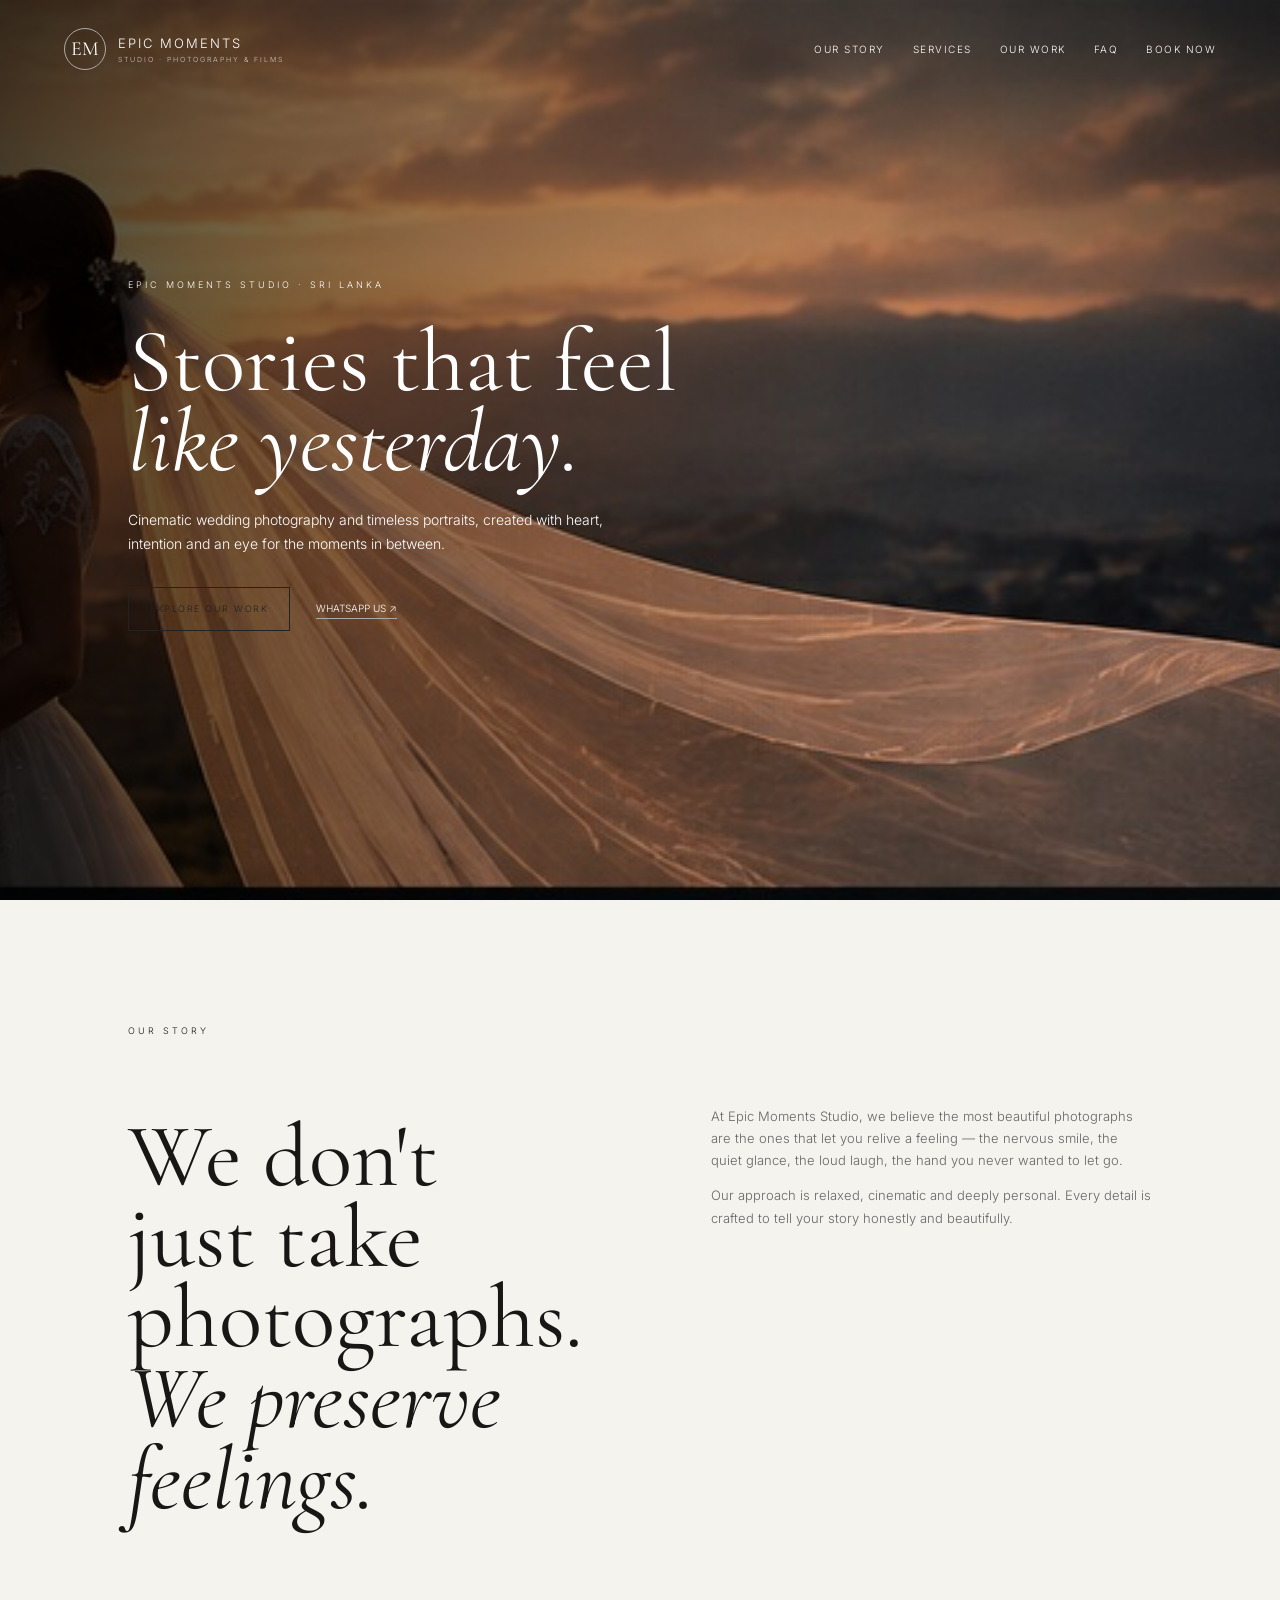
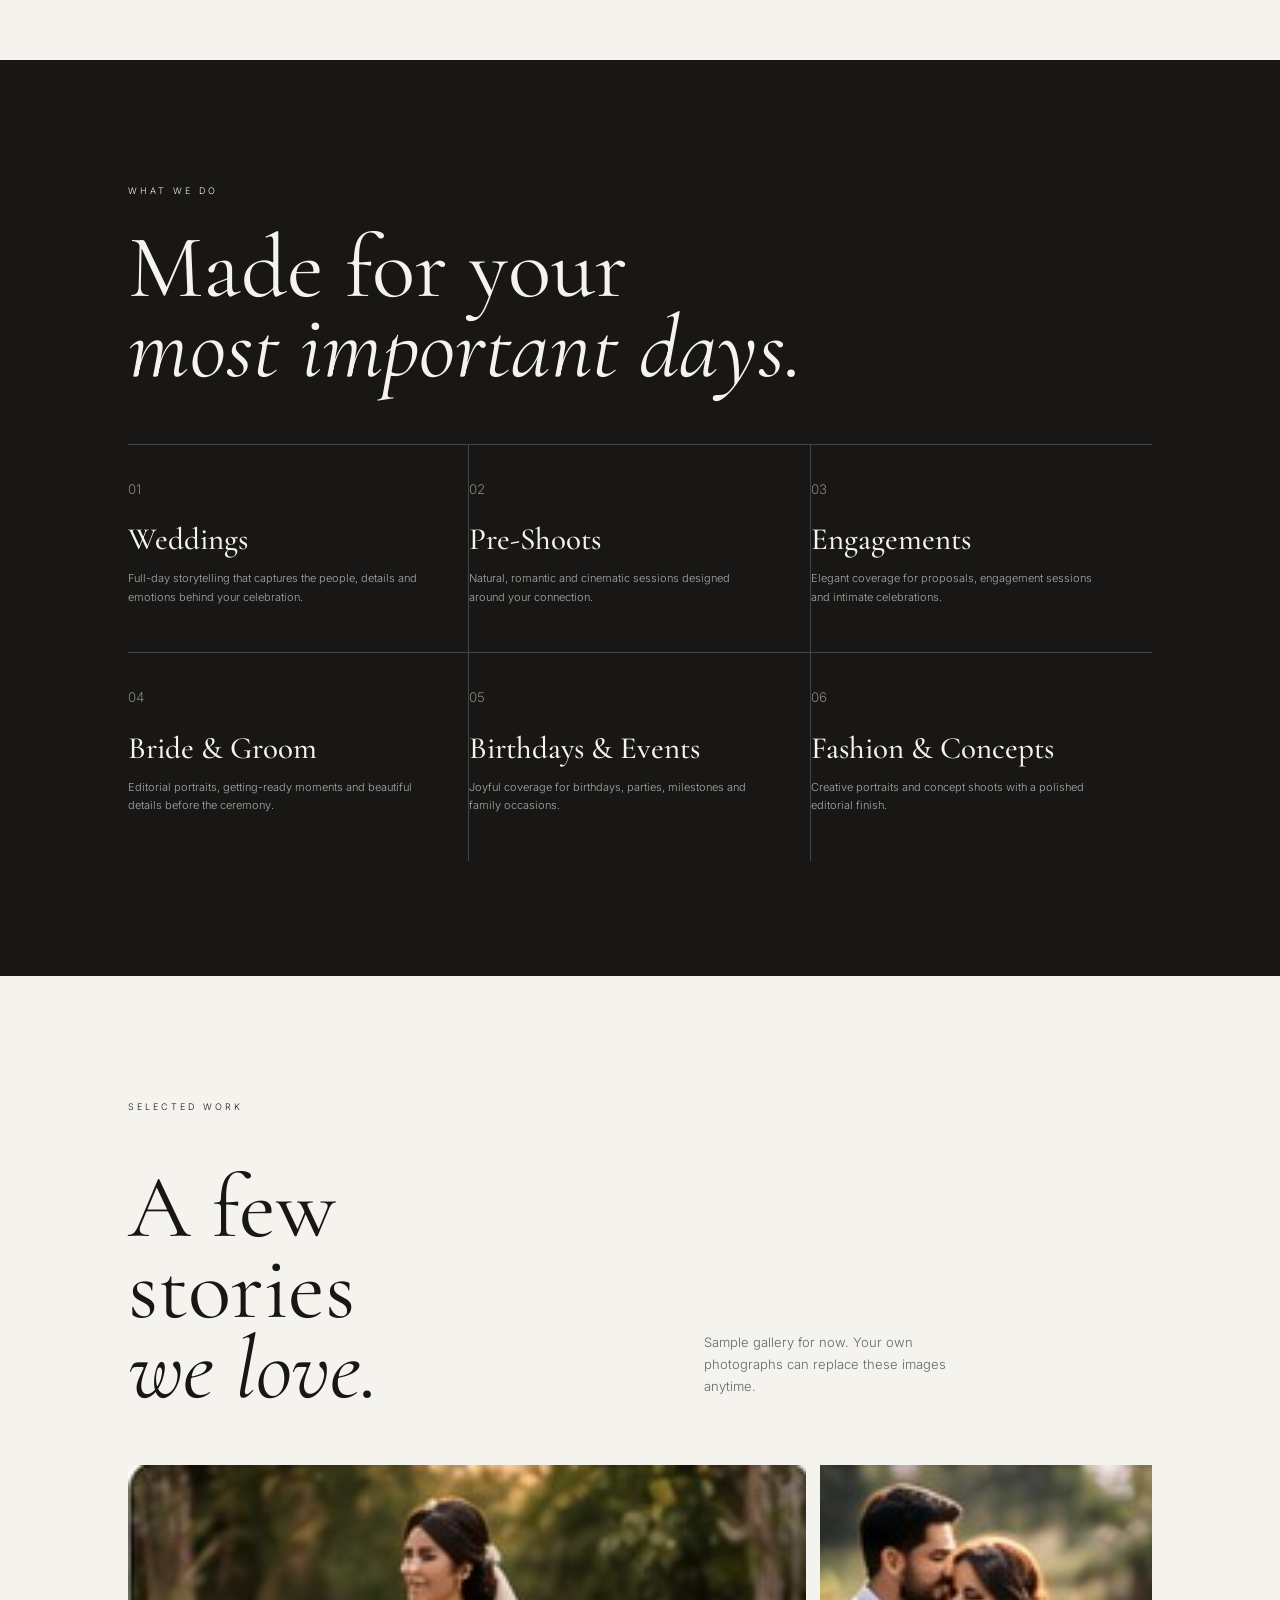
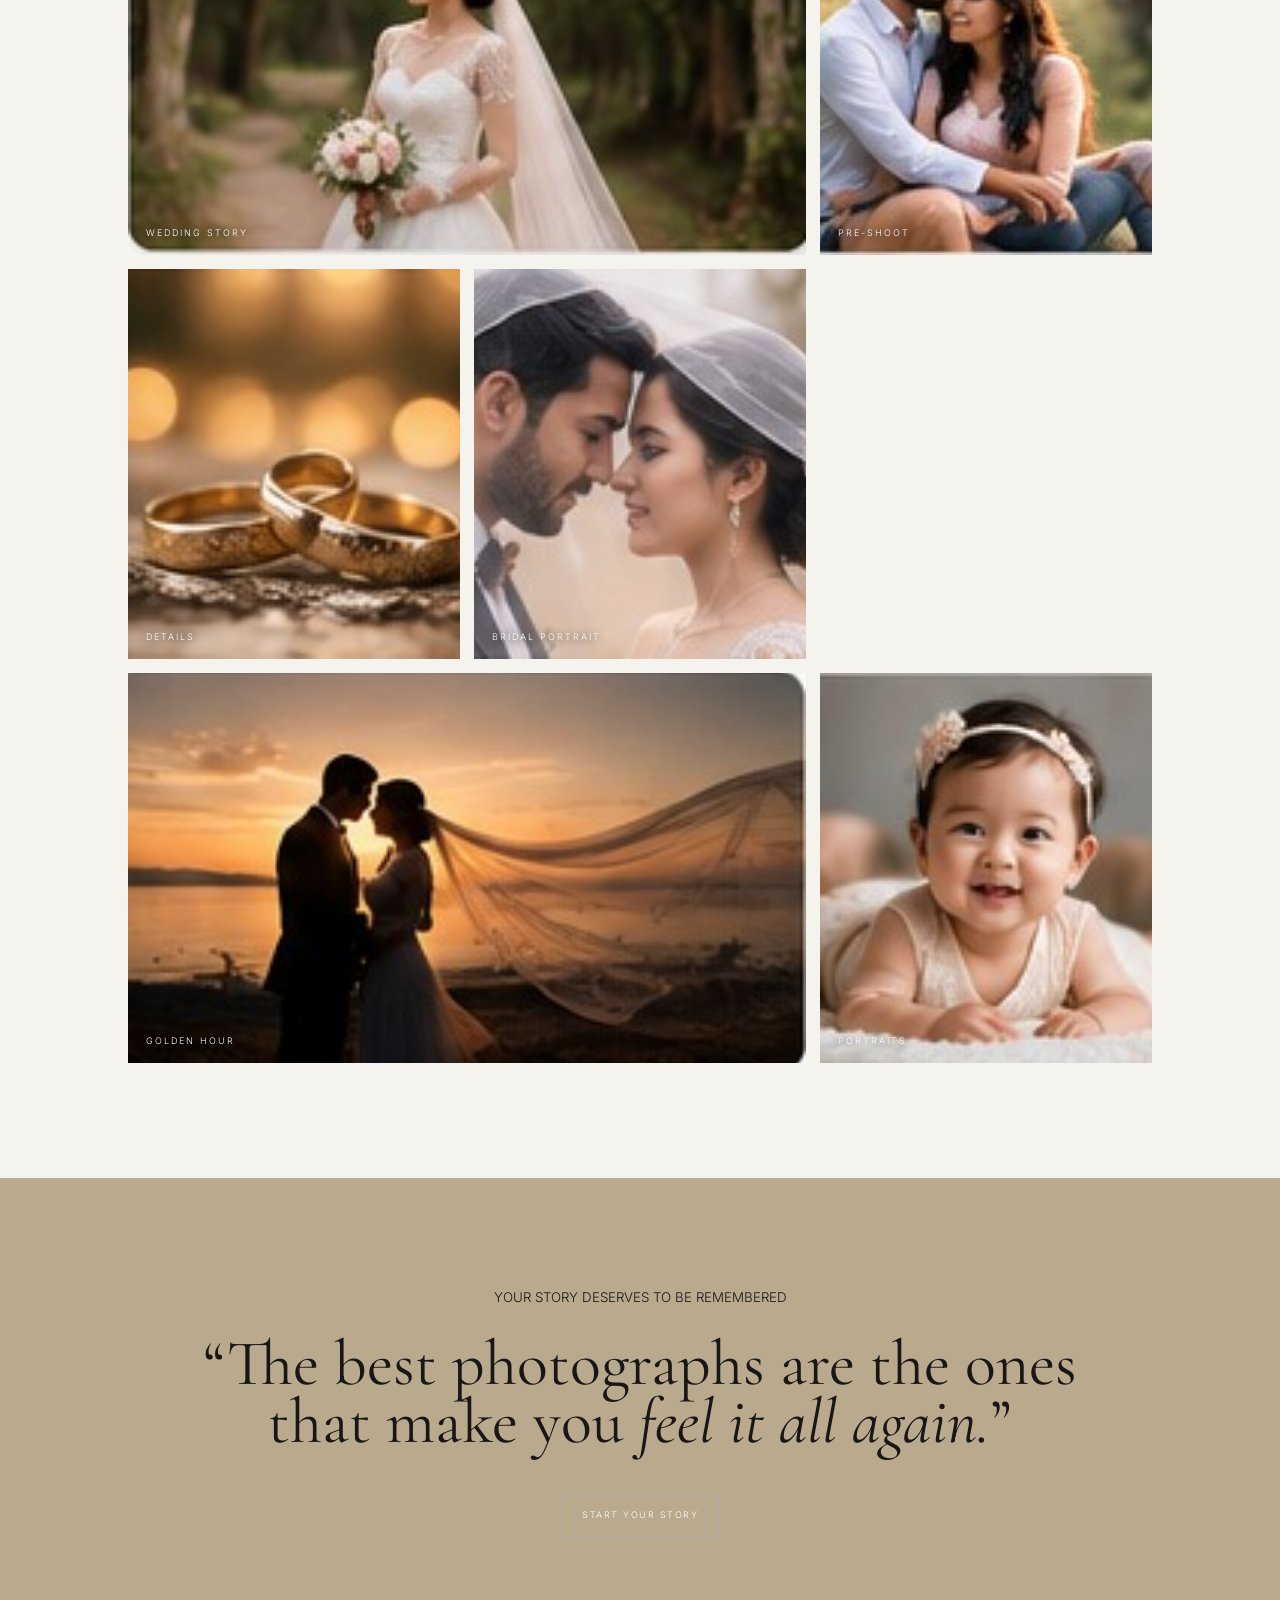
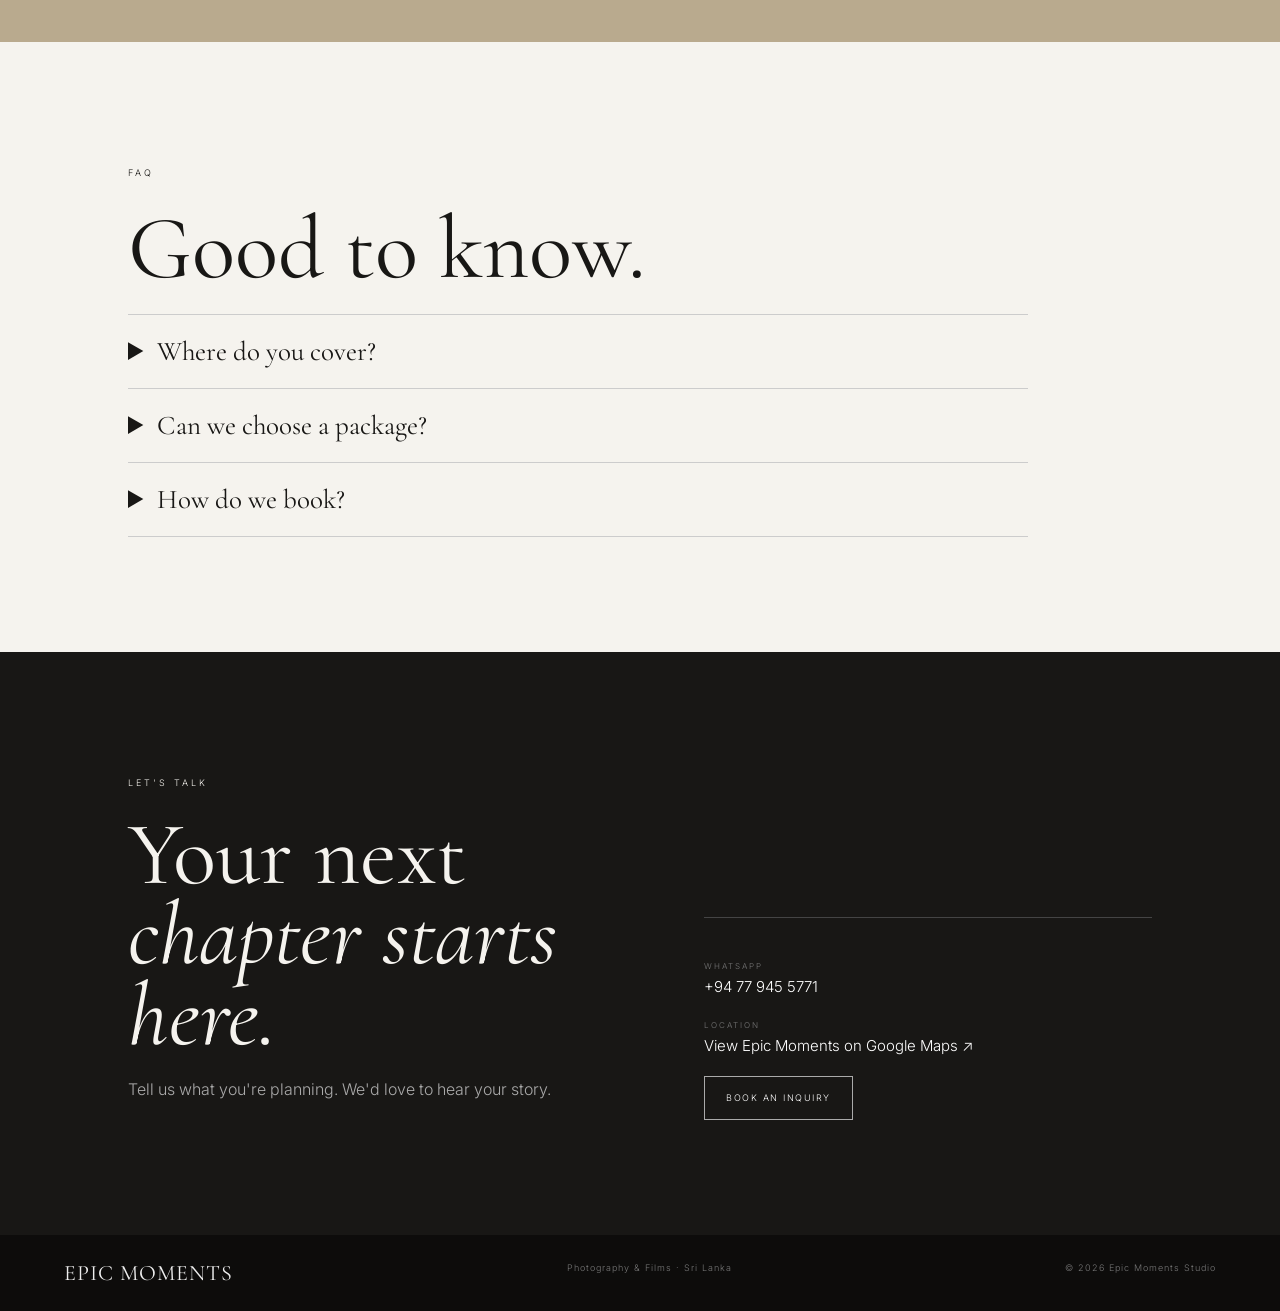
==== commit 13b1b8cc: "Update index.html" ====
--- a/index.html
+++ b/index.html
@@ -1,12 +1,12 @@
 <!doctype html><html lang="en"><head><meta charset="utf-8"><meta name="viewport" content="width=device-width,initial-scale=1"><title>Epic Moments Studio | Photography & Films</title><meta name="description" content="Epic Moments Studio — cinematic wedding, pre-shoot and portrait photography in Sri Lanka."><link rel="preconnect" href="https://fonts.googleapis.com"><link rel="preconnect" href="https://fonts.gstatic.com" crossorigin><link href="https://fonts.googleapis.com/css2?family=Cormorant+Garamond:wght@400;500;600&family=Inter:wght@300;400;500&display=swap" rel="stylesheet"><link rel="stylesheet" href="style.css"></head><body>
 <header><a class="brand" href="#top"><b>EM</b><span>EPIC MOMENTS<small>STUDIO · PHOTOGRAPHY & FILMS</small></span></a><nav><a href="#story">Our Story</a><a href="#services">Services</a><a href="#work">Our Work</a><a href="#faq">FAQ</a><a href="#contact">Book Now</a></nav><button class="menu">☰</button></header>
 <main id="top">
-<section class="hero"><img src="assets/hero.jpg" alt="Wedding sample"><div class="shade"></div><div class="heroText"><small>EPIC MOMENTS STUDIO · SRI LANKA</small><h1>Stories that feel<br><i>like yesterday.</i></h1><p>Cinematic wedding photography and timeless portraits, created with heart, intention and an eye for the moments in between.</p><a class="btn" href="#work">Explore Our Work</a> <a class="link light" href="https://wa.me/94779455771">WhatsApp Us ↗</a></div></section>
+<section class="hero"><img src="hero.jpg" alt="Wedding sample"><div class="shade"></div><div class="heroText"><small>EPIC MOMENTS STUDIO · SRI LANKA</small><h1>Stories that feel<br><i>like yesterday.</i></h1><p>Cinematic wedding photography and timeless portraits, created with heart, intention and an eye for the moments in between.</p><a class="btn" href="#work">Explore Our Work</a> <a class="link light" href="https://wa.me/94779455771">WhatsApp Us ↗</a></div></section>
 <section id="story" class="section"><label>OUR STORY</label><div class="two"><h2>We don't just take photographs.<br><i>We preserve feelings.</i></h2><div><p>At Epic Moments Studio, we believe the most beautiful photographs are the ones that let you relive a feeling — the nervous smile, the quiet glance, the loud laugh, the hand you never wanted to let go.</p><p>Our approach is relaxed, cinematic and deeply personal. Every detail is crafted to tell your story honestly and beautifully.</p></div></div></section>
 <section id="services" class="section dark"><label>WHAT WE DO</label><h2>Made for your<br><i>most important days.</i></h2><div class="services"><article><small>01</small><h3>Weddings</h3><p>Full-day storytelling that captures the people, details and emotions behind your celebration.</p></article><article><small>02</small><h3>Pre-Shoots</h3><p>Natural, romantic and cinematic sessions designed around your connection.</p></article><article><small>03</small><h3>Engagements</h3><p>Elegant coverage for proposals, engagement sessions and intimate celebrations.</p></article><article><small>04</small><h3>Bride & Groom</h3><p>Editorial portraits, getting-ready moments and beautiful details before the ceremony.</p></article><article><small>05</small><h3>Birthdays & Events</h3><p>Joyful coverage for birthdays, parties, milestones and family occasions.</p></article><article><small>06</small><h3>Fashion & Concepts</h3><p>Creative portraits and concept shoots with a polished editorial finish.</p></article></div></section>
-<section id="work" class="section"><label>SELECTED WORK</label><div class="head"><h2>A few stories<br><i>we love.</i></h2><p>Sample gallery for now. Your own photographs can replace these images anytime.</p></div><div class="gallery"><figure class="wide"><img src="assets/wedding.jpg" alt="WEDDING STORY"><figcaption>WEDDING STORY</figcaption></figure><figure class=""><img src="assets/couple.jpg" alt="PRE-SHOOT"><figcaption>PRE-SHOOT</figcaption></figure><figure class=""><img src="assets/rings.jpg" alt="DETAILS"><figcaption>DETAILS</figcaption></figure><figure class=""><img src="assets/bride.jpg" alt="BRIDAL PORTRAIT"><figcaption>BRIDAL PORTRAIT</figcaption></figure><figure class="wide"><img src="assets/sunset.jpg" alt="GOLDEN HOUR"><figcaption>GOLDEN HOUR</figcaption></figure><figure class=""><img src="assets/baby.jpg" alt="PORTRAITS"><figcaption>PORTRAITS</figcaption></figure></div></section>
+<section id="work" class="section"><label>SELECTED WORK</label><div class="head"><h2>A few stories<br><i>we love.</i></h2><p>Sample gallery for now. Your own photographs can replace these images anytime.</p></div><div class="gallery"><figure class="wide"><img src="wedding.jpg" alt="WEDDING STORY"><figcaption>WEDDING STORY</figcaption></figure><figure class=""><img src="couple.jpg" alt="PRE-SHOOT"><figcaption>PRE-SHOOT</figcaption></figure><figure class=""><img src="rings.jpg" alt="DETAILS"><figcaption>DETAILS</figcaption></figure><figure class=""><img src="bride.jpg" alt="BRIDAL PORTRAIT"><figcaption>BRIDAL PORTRAIT</figcaption></figure><figure class="wide"><img src="sunset.jpg" alt="GOLDEN HOUR"><figcaption>GOLDEN HOUR</figcaption></figure><figure class=""><img src="baby.jpg" alt="PORTRAITS"><figcaption>PORTRAITS</figcaption></figure></div></section>
 <section class="quote"><small>YOUR STORY DESERVES TO BE REMEMBERED</small><h2>“The best photographs are the ones that make you <i>feel it all again.</i>”</h2><a class="btn white" href="https://wa.me/94779455771?text=Hello%20Epic%20Moments%2C%20I%20would%20like%20to%20make%20an%20inquiry%20about%20your%20photography%20services.">Start Your Story</a></section>
 <section id="faq" class="section"><label>FAQ</label><h2>Good to know.</h2><div class="faq"><details><summary>Where do you cover?</summary><p>Epic Moments Studio is available for shoots and weddings across Sri Lanka.</p></details><details><summary>Can we choose a package?</summary><p>Yes. Packages can be tailored around coverage hours, albums and additional services.</p></details><details><summary>How do we book?</summary><p>Send your date and requirements on WhatsApp and we will guide you through availability and booking.</p></details></div></section>
 <section id="contact" class="section dark contact"><div><label>LET'S TALK</label><h2>Your next<br><i>chapter starts here.</i></h2><p>Tell us what you're planning. We'd love to hear your story.</p></div><div class="card"><small>WHATSAPP</small><a href="https://wa.me/94779455771">+94 77 945 5771</a><small>LOCATION</small><a href="https://maps.app.goo.gl/KuVDJZSEbrnYYhFa6">View Epic Moments on Google Maps ↗</a><a class="btn white" href="https://wa.me/94779455771?text=Hello%20Epic%20Moments%2C%20I%20would%20like%20to%20make%20an%20inquiry%20about%20your%20photography%20services.">Book an Inquiry</a></div></section>
 </main><footer><b>EPIC MOMENTS</b><span>Photography & Films · Sri Lanka</span><span>© 2026 Epic Moments Studio</span></footer>
-<script>document.querySelector('.menu').onclick=()=>document.querySelector('nav').classList.toggle('open');</script></body></html>+<script>document.querySelector('.menu').onclick=()=>document.querySelector('nav').classList.toggle('open');</script></body></html>
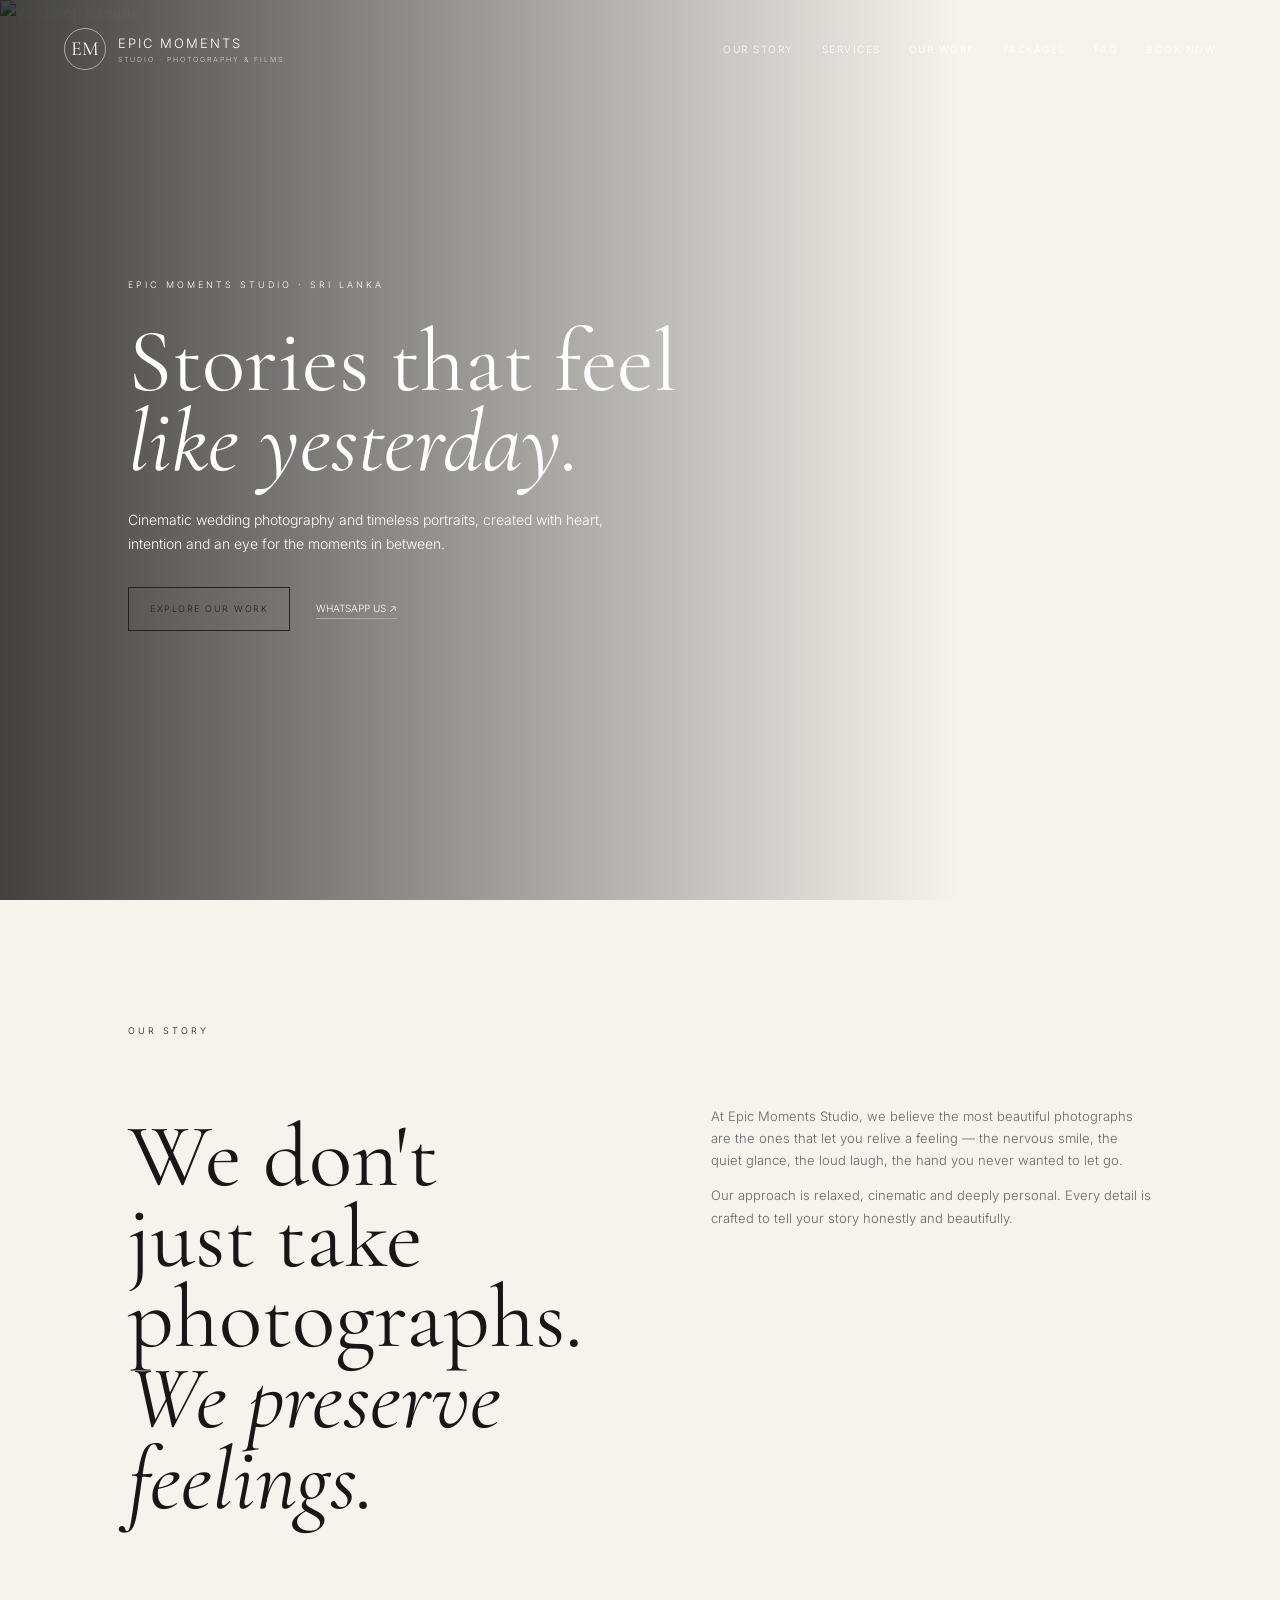
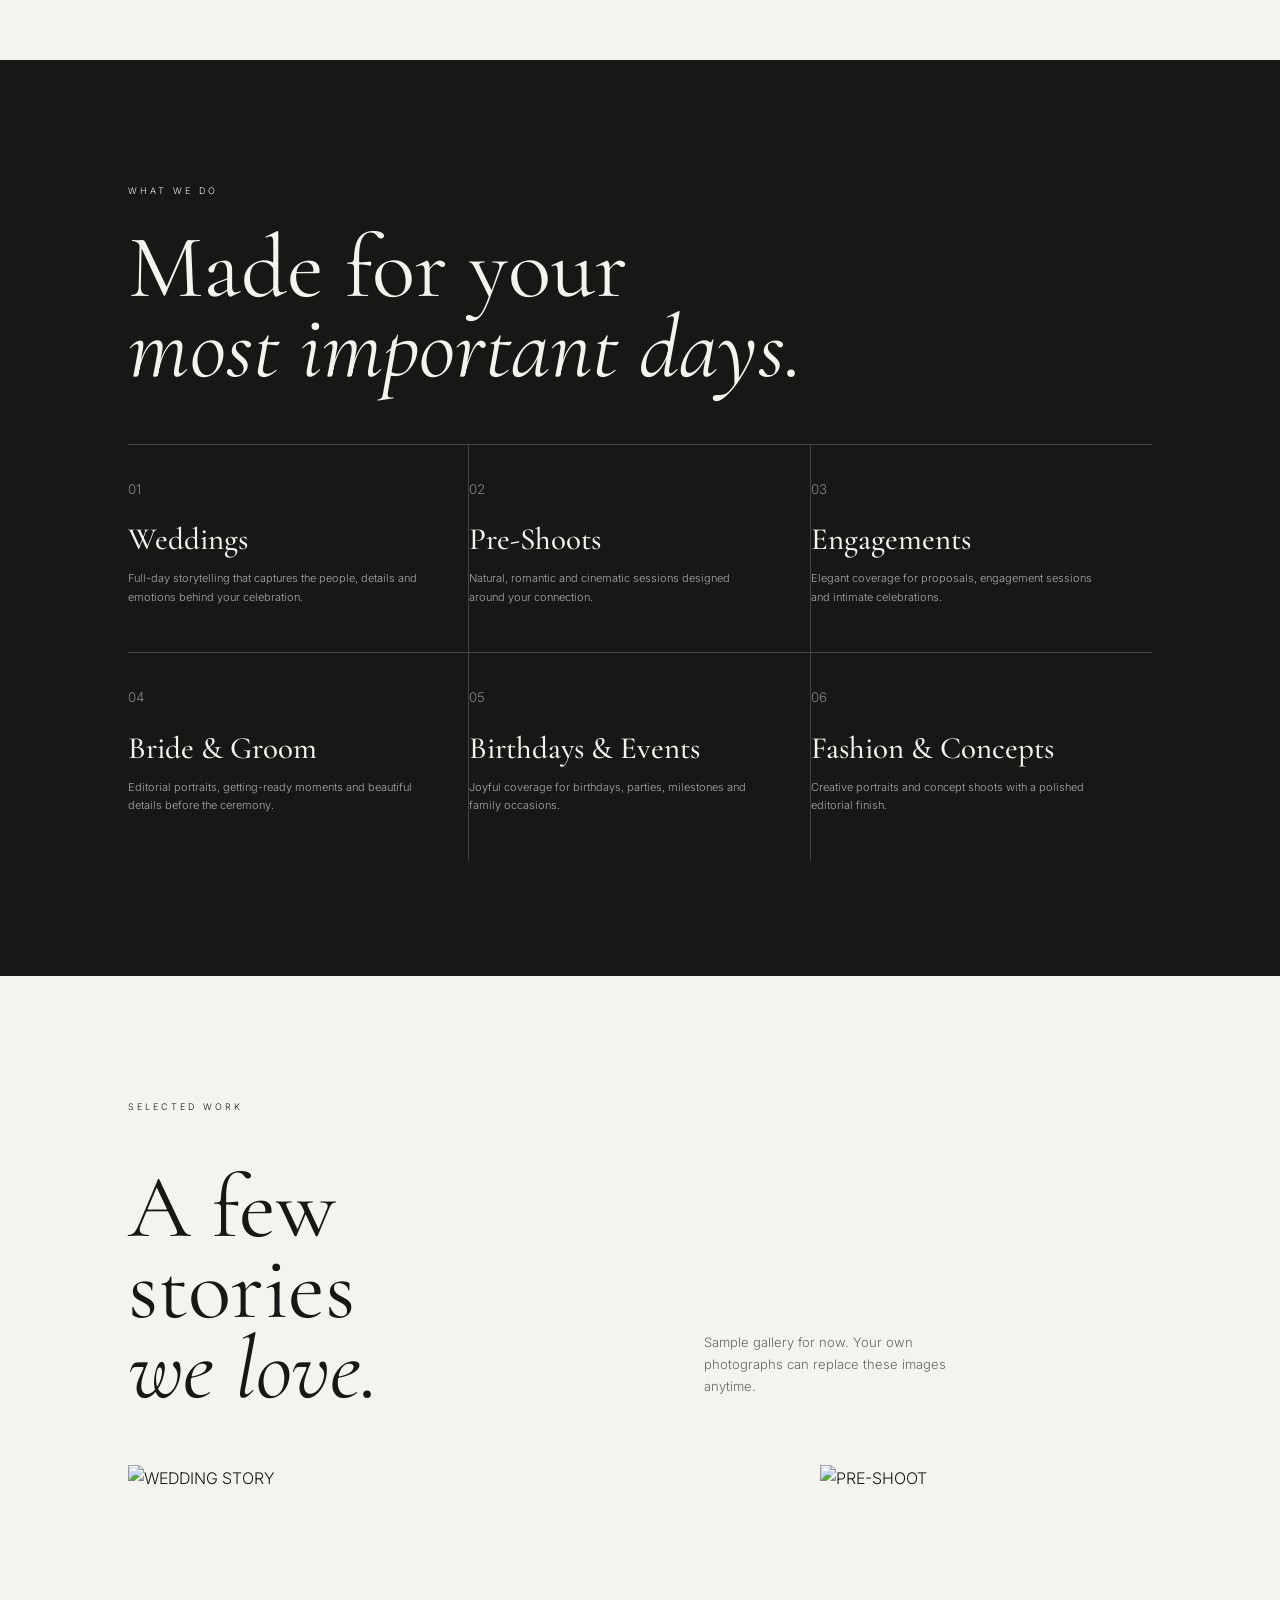
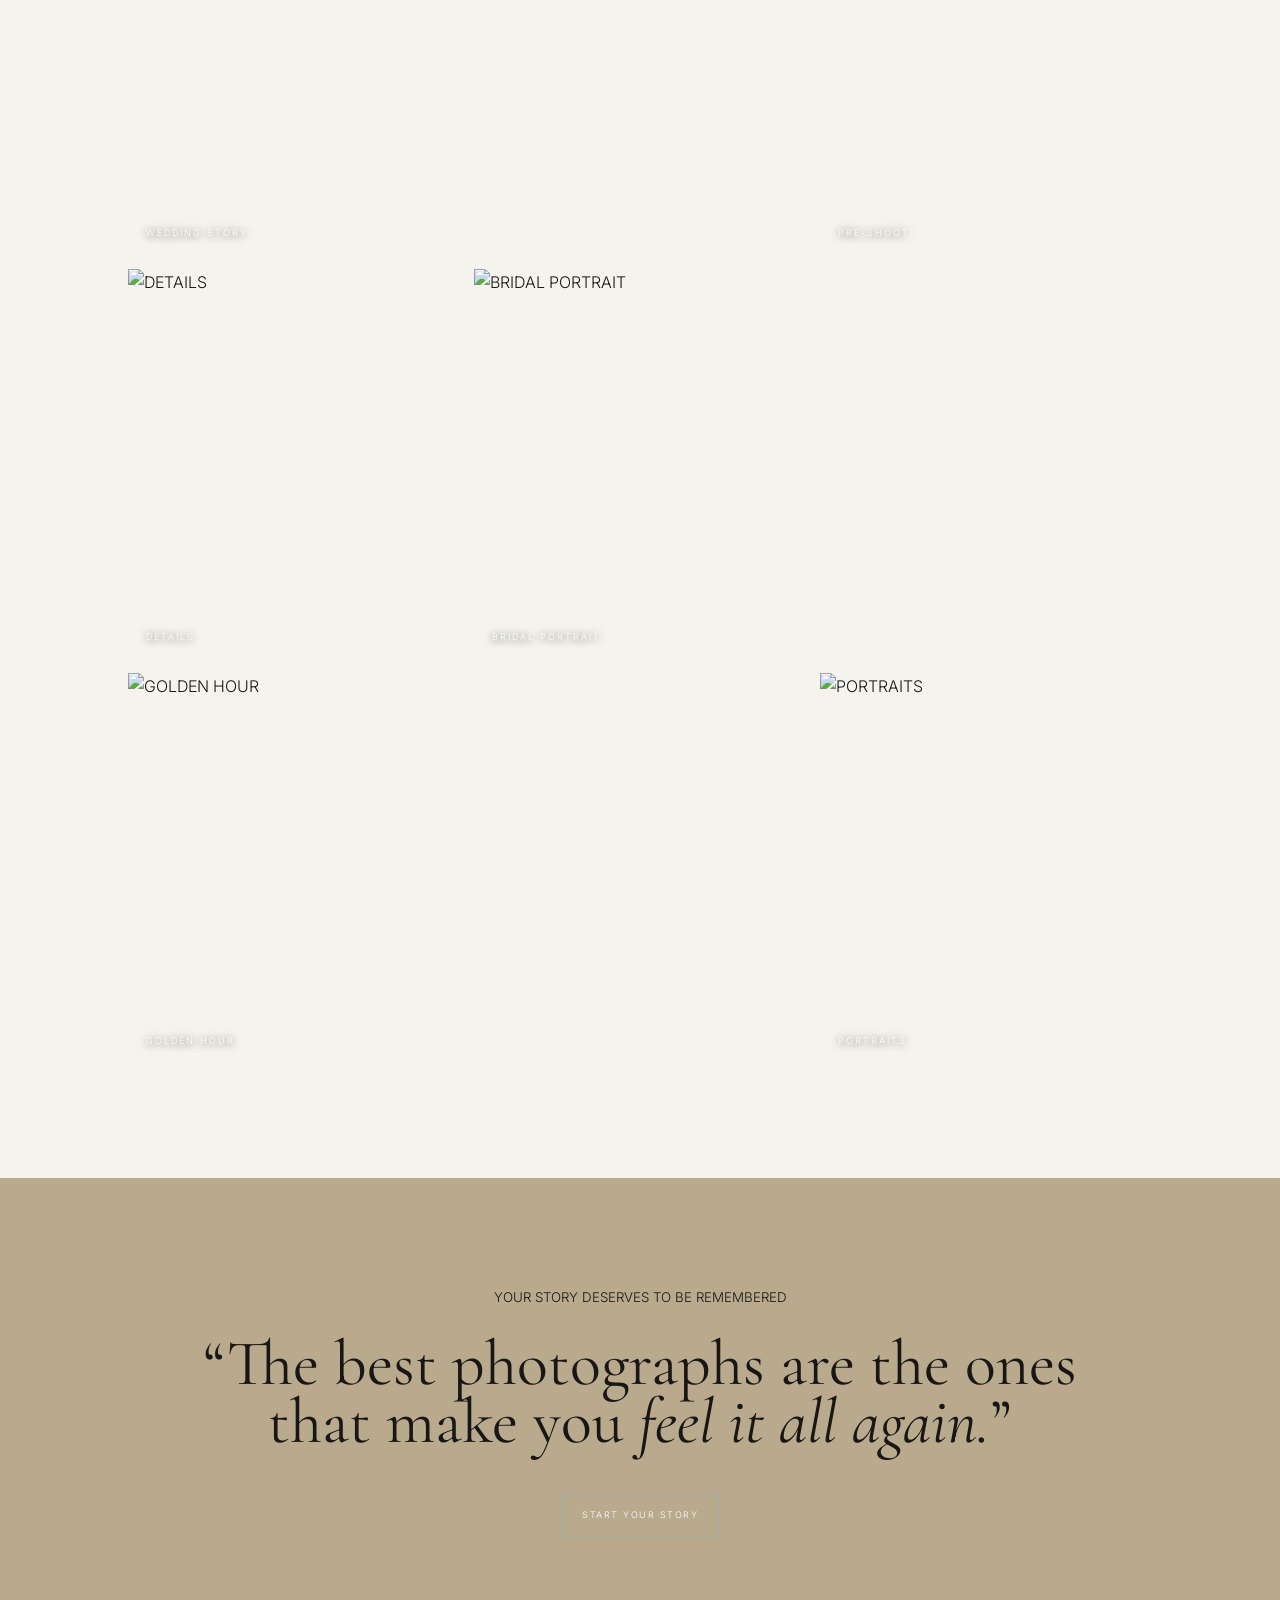
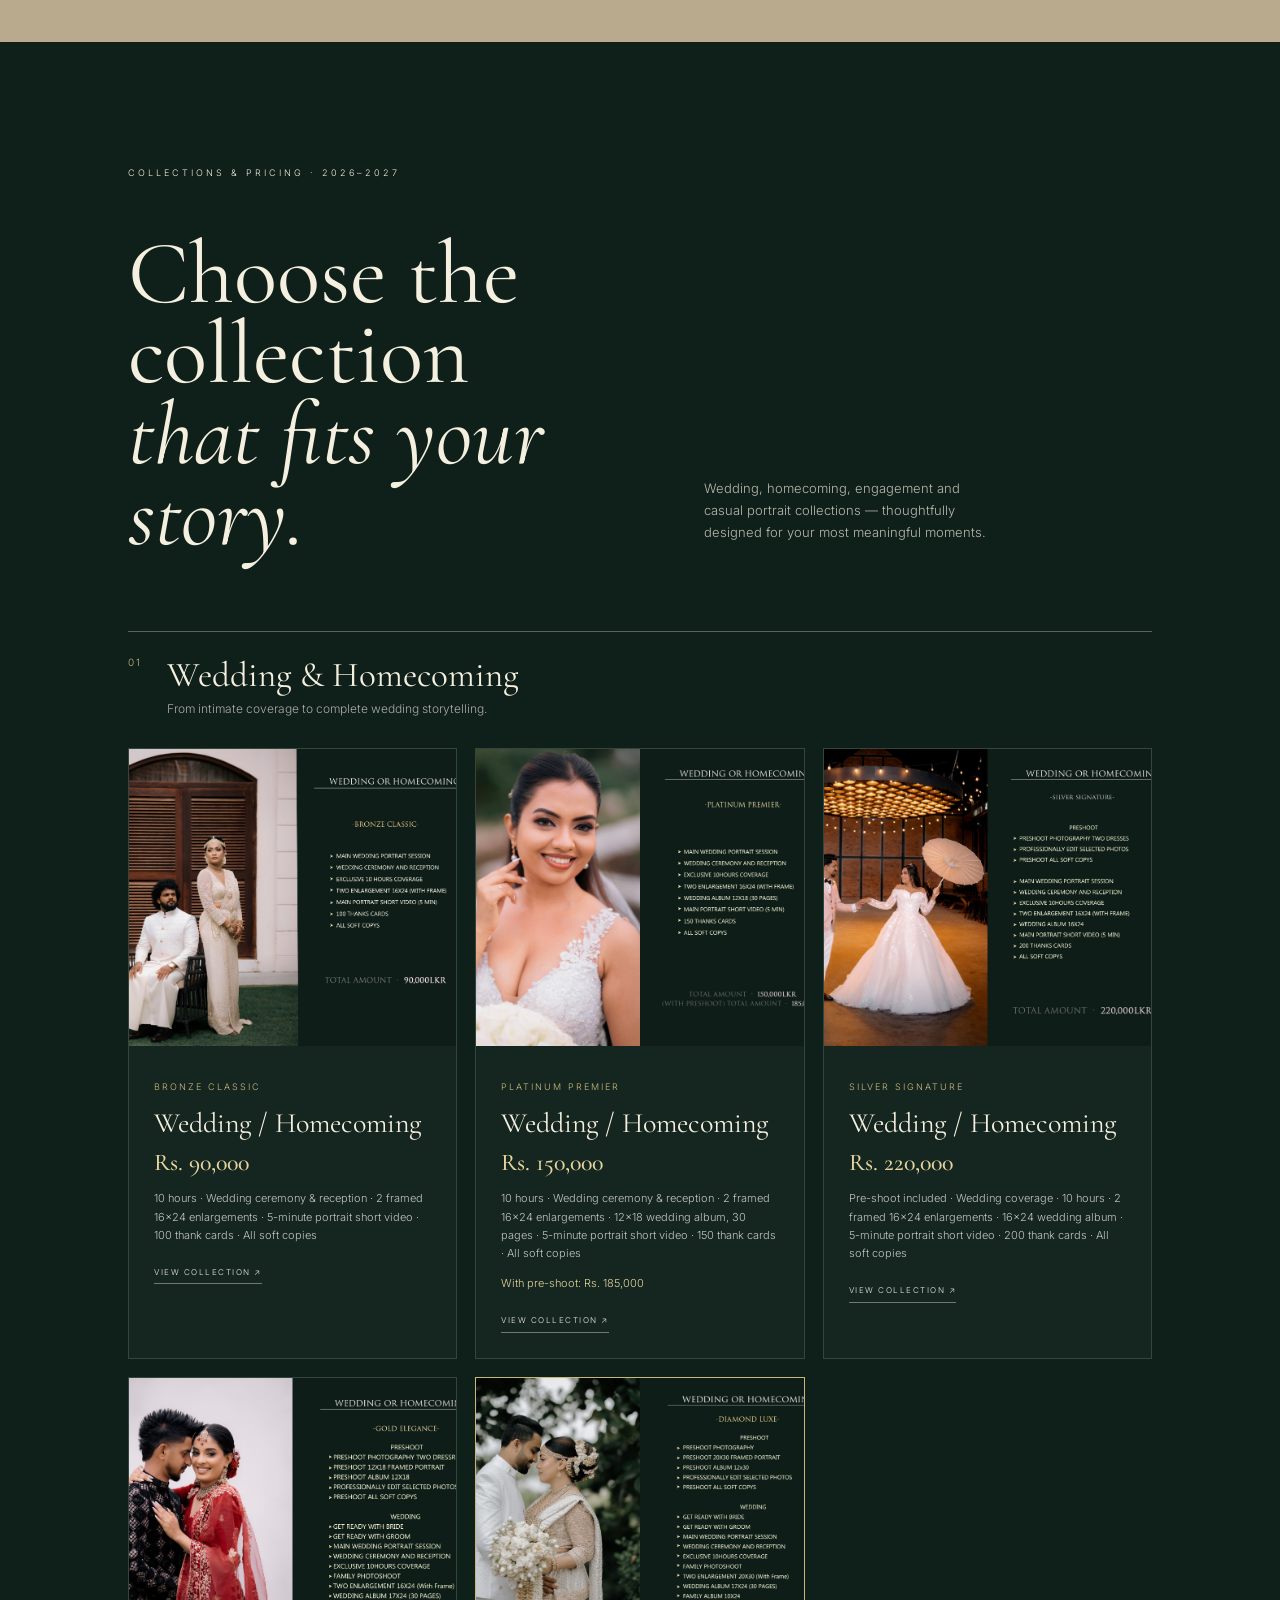
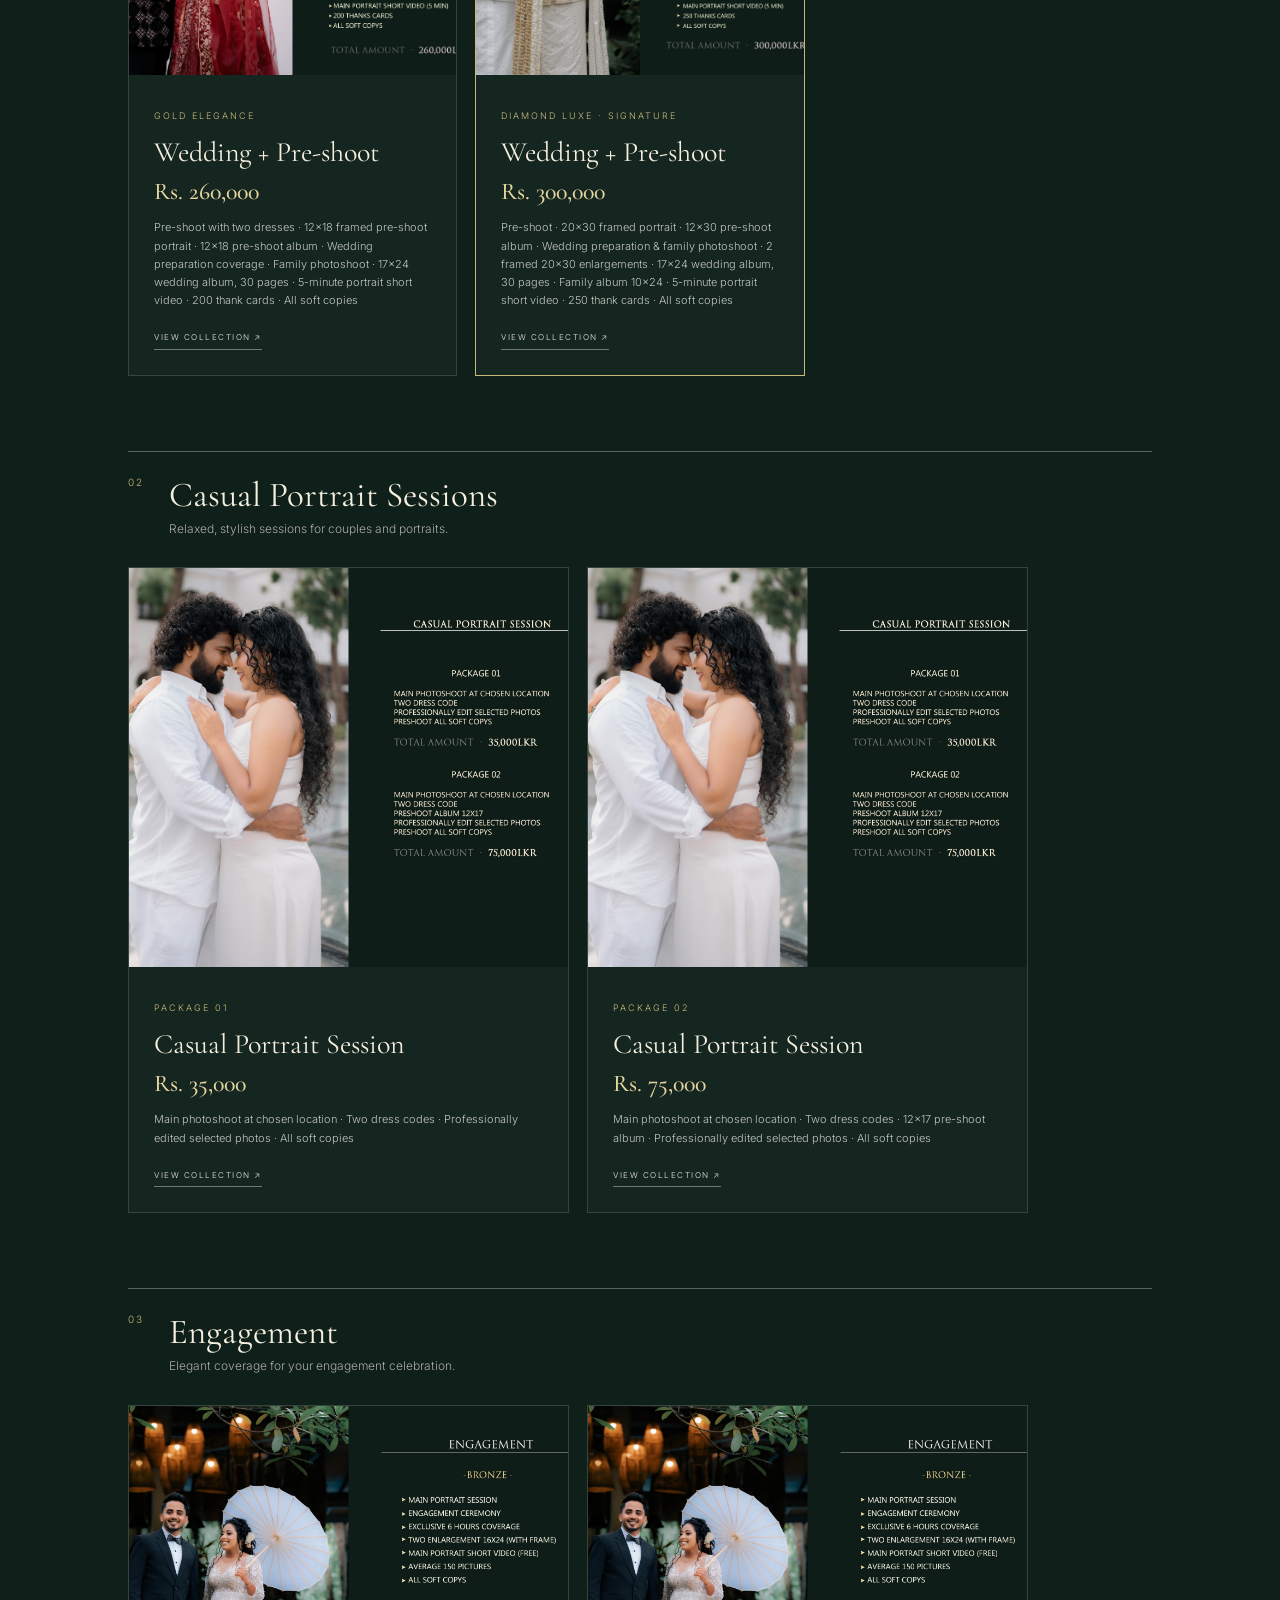
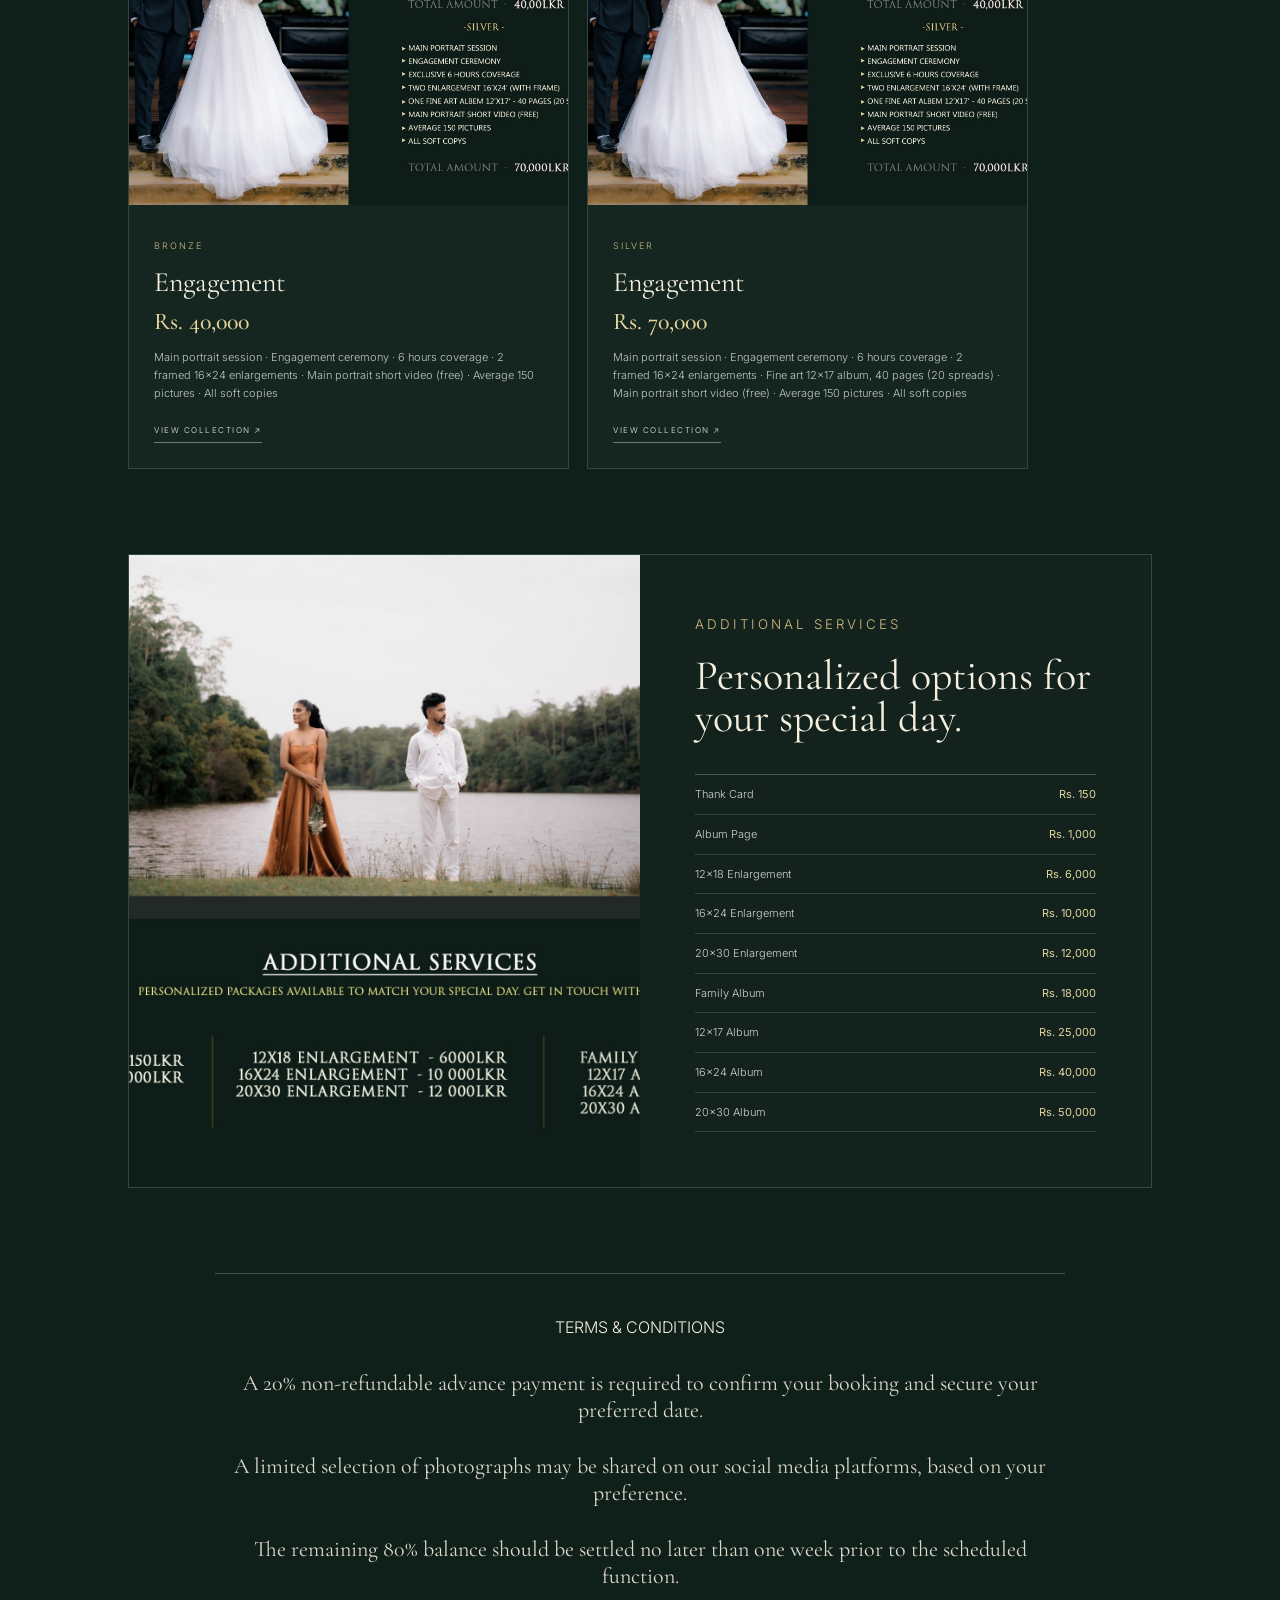
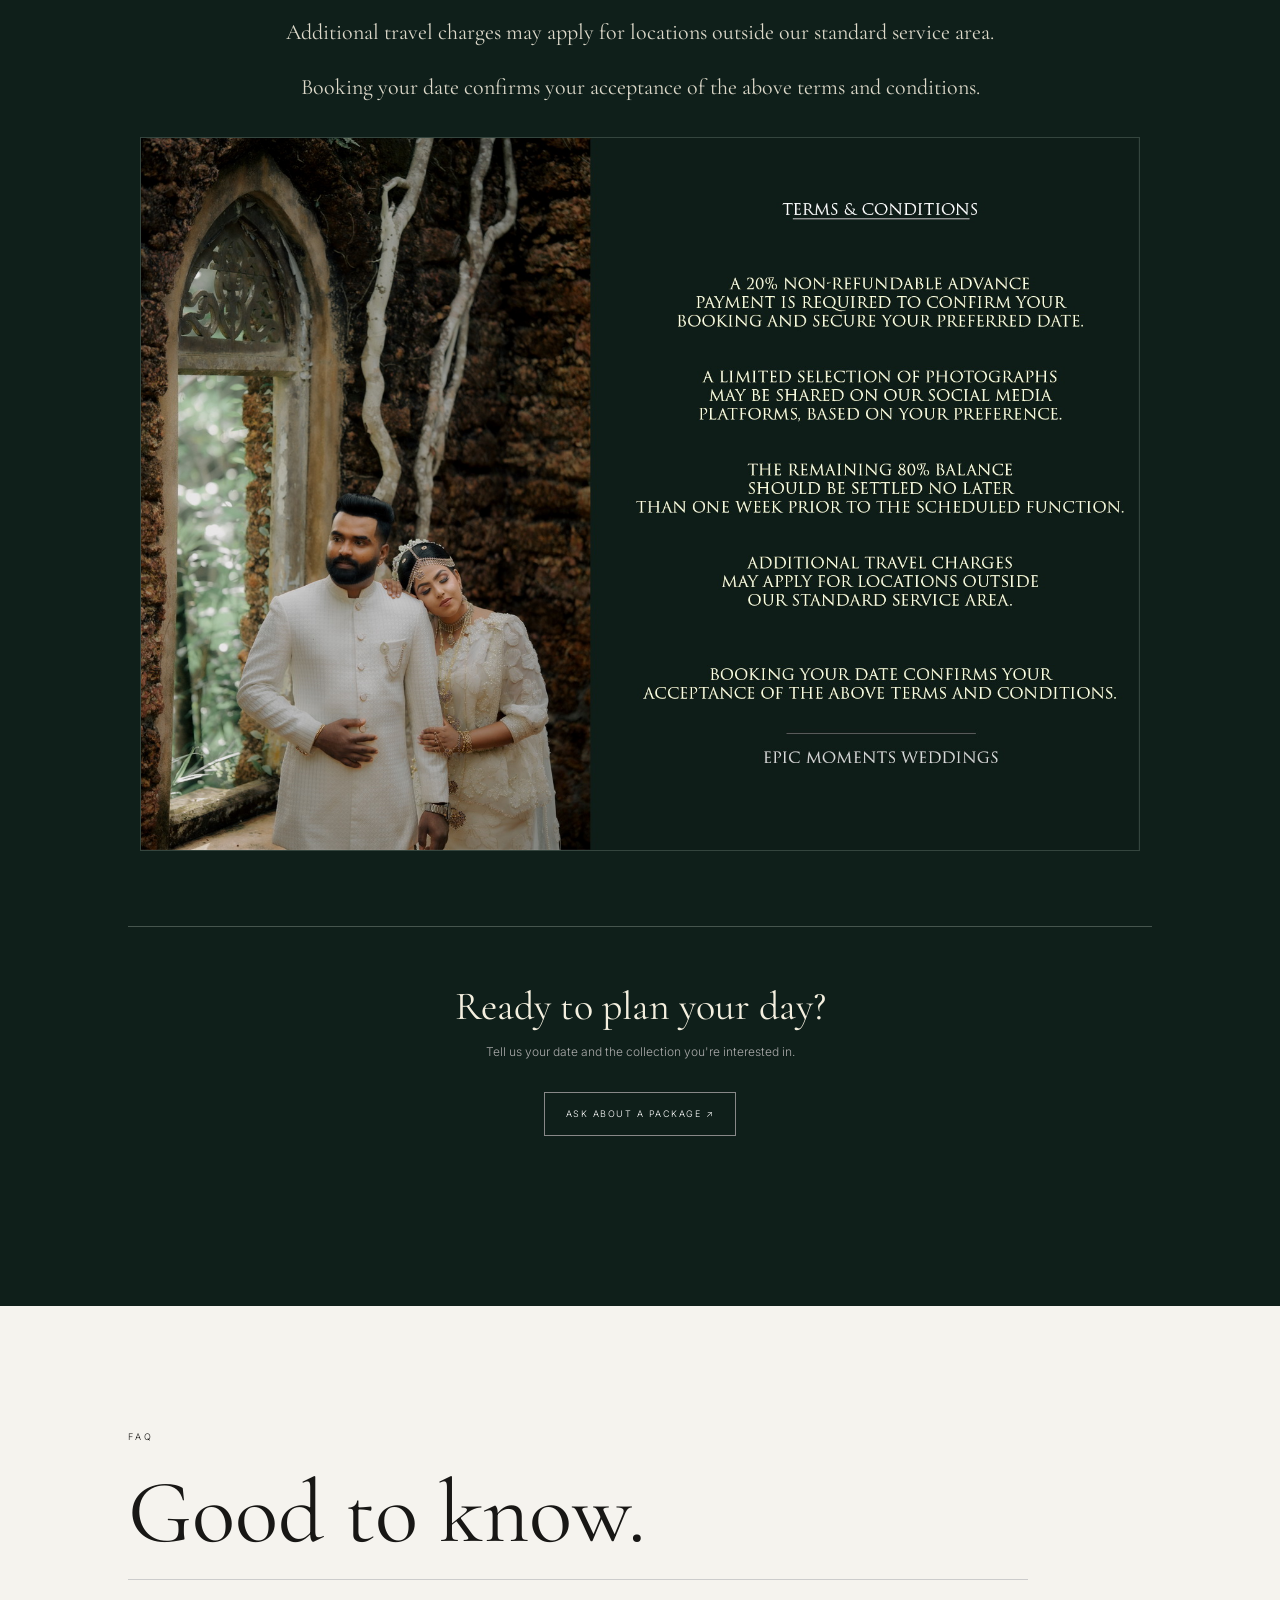
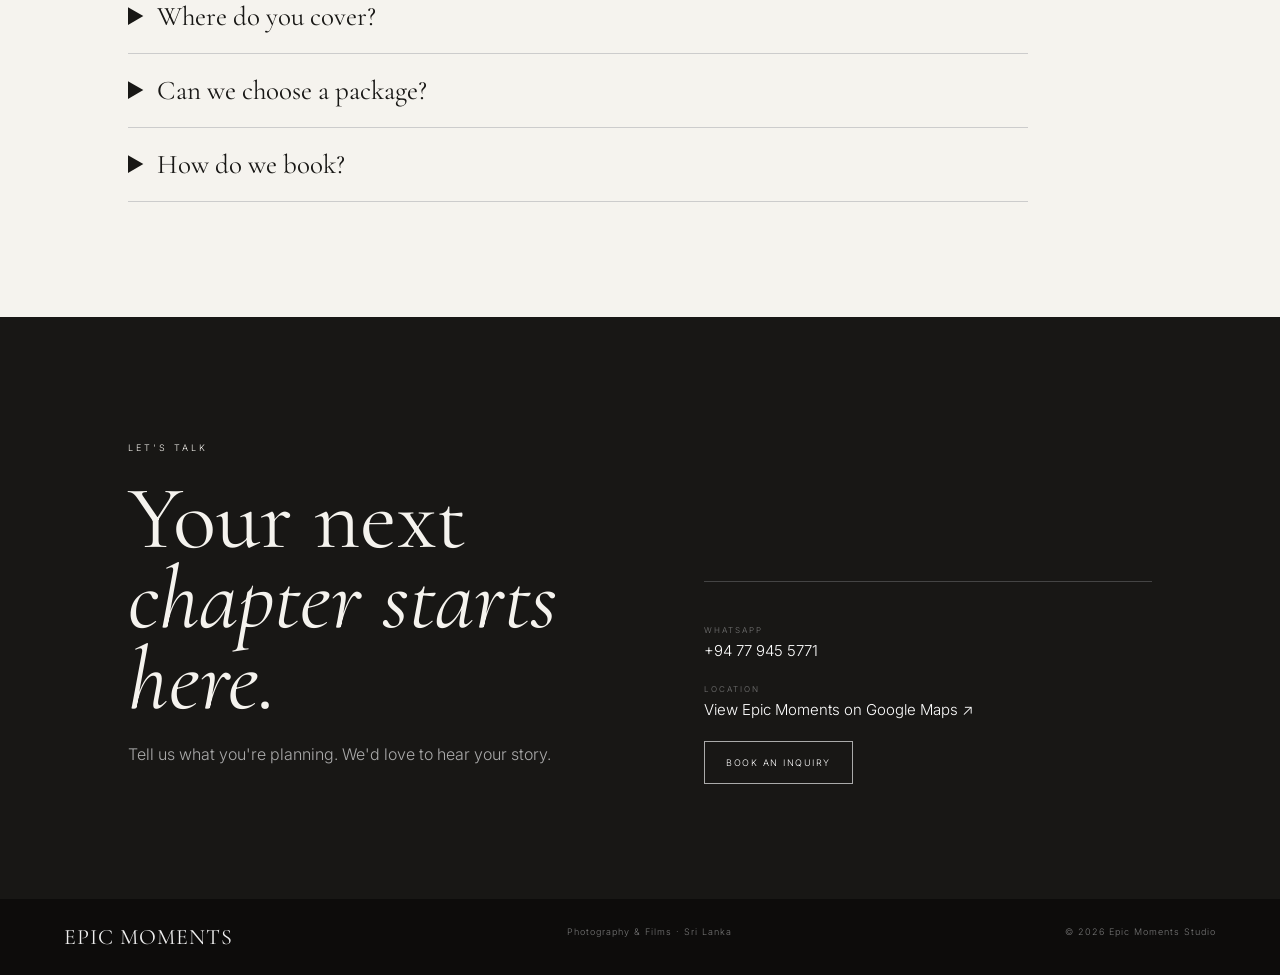
==== commit 76515426: "Add files via upload" ====
--- a/index.html
+++ b/index.html
@@ -1,12 +1,78 @@
-<!doctype html><html lang="en"><head><meta charset="utf-8"><meta name="viewport" content="width=device-width,initial-scale=1"><title>Epic Moments Studio | Photography & Films</title><meta name="description" content="Epic Moments Studio — cinematic wedding, pre-shoot and portrait photography in Sri Lanka."><link rel="preconnect" href="https://fonts.googleapis.com"><link rel="preconnect" href="https://fonts.gstatic.com" crossorigin><link href="https://fonts.googleapis.com/css2?family=Cormorant+Garamond:wght@400;500;600&family=Inter:wght@300;400;500&display=swap" rel="stylesheet"><link rel="stylesheet" href="style.css"></head><body>
-<header><a class="brand" href="#top"><b>EM</b><span>EPIC MOMENTS<small>STUDIO · PHOTOGRAPHY & FILMS</small></span></a><nav><a href="#story">Our Story</a><a href="#services">Services</a><a href="#work">Our Work</a><a href="#faq">FAQ</a><a href="#contact">Book Now</a></nav><button class="menu">☰</button></header>
+<!doctype html><html lang="en"><head><meta charset="utf-8"><meta name="viewport" content="width=device-width,initial-scale=1"><title>Epic Moments Studio | Photography & Films</title><meta name="description" content="Epic Moments Studio — cinematic wedding, pre-shoot and portrait photography in Sri Lanka."><link rel="preconnect" href="https://fonts.googleapis.com"><link rel="preconnect" href="https://fonts.gstatic.com" crossorigin><link href="https://fonts.googleapis.com/css2?family=Cormorant+Garamond:wght@400;500;600&family=Inter:wght@300;400;500&display=swap" rel="stylesheet"><link rel="stylesheet" href="style.css">
+<style>
+.package-section{background:#0f1f1a;color:#f4efdf}.package-section .head p{color:#b8b8ad}.package-group{margin-top:75px}.package-group-title{display:flex;gap:25px;align-items:flex-start;border-top:1px solid #59645e;padding-top:22px;margin-bottom:28px}.package-group-title>span{font-size:10px;letter-spacing:2px;color:#c9b779}.package-group-title h3{font:400 35px 'Cormorant Garamond';margin:0}.package-group-title p{margin:3px 0 0;color:#aaa;font-size:12px}.package-grid{display:grid;grid-template-columns:repeat(3,1fr);gap:18px}.package-grid.two-packages{grid-template-columns:repeat(2,1fr);max-width:900px}.package-card{background:#15251f;border:1px solid #34453e;overflow:hidden;display:flex;flex-direction:column}.package-card.featured{border-color:#c7b778}.package-card img{width:100%;aspect-ratio:1.1/1;object-fit:cover}.package-body{padding:25px}.package-body small{font-size:9px;letter-spacing:2px;color:#cdbd7f}.package-body h3{font:400 28px 'Cormorant Garamond';margin:8px 0}.package-body strong{display:block;font:500 24px 'Cormorant Garamond';color:#e4d59f;margin-bottom:12px}.package-body p{font-size:11px;color:#c2c7c1;line-height:1.65;margin:0 0 12px}.package-body .note{color:#e0d49c}.package-link{display:inline-block;color:#eee;text-decoration:none;text-transform:uppercase;font-size:8px;letter-spacing:1.5px;border-bottom:1px solid #707a73;padding-bottom:4px;margin-top:auto}.additional{margin-top:85px;display:grid;grid-template-columns:1fr 1fr;background:#13221d;border:1px solid #35463f}.additional-image img{width:100%;height:100%;min-height:420px;object-fit:cover}.additional-content{padding:55px}.additional-content>small{letter-spacing:3px;color:#cdbd7f}.additional-content h3{font:400 42px/1 'Cormorant Garamond';margin:18px 0 35px}.price-list{border-top:1px solid #4a5952}.price-list p{display:flex;justify-content:space-between;gap:20px;border-bottom:1px solid #34453e;padding:10px 0;margin:0;font-size:11px;color:#d2d4cc}.price-list b{font-weight:400;color:#e1d49d}.terms{margin:85px auto 0;max-width:850px;text-align:center;border-top:1px solid #46554e;padding-top:40px}.terms p{font:400 22px/1.25 'Cormorant Garamond';color:#ddd9ca;margin:28px 0}.package-cta{text-align:center;margin-top:75px;padding:55px 20px;border-top:1px solid #46554e}.package-cta h3{font:400 40px 'Cormorant Garamond';margin:0}.package-cta p{font-size:12px;color:#aaa}.package-cta .btn{color:#fff;border-color:#888}
+@media(max-width:900px){.package-grid{grid-template-columns:1fr 1fr}.additional{grid-template-columns:1fr}.additional-image img{min-height:300px}.additional-content{padding:35px}.terms p{font-size:19px}}
+@media(max-width:600px){.package-grid,.package-grid.two-packages{grid-template-columns:1fr}.package-group-title h3{font-size:29px}.additional-content h3{font-size:34px}.terms p{font-size:18px}}
+.terms-image{max-width:1000px;margin:35px auto 0}.terms-image img{display:block;width:100%;height:auto;border:1px solid #34453e}</style>
+</head><body>
+<header><a class="brand" href="#top"><b>EM</b><span>EPIC MOMENTS<small>STUDIO · PHOTOGRAPHY & FILMS</small></span></a><nav><a href="#story">Our Story</a><a href="#services">Services</a><a href="#work">Our Work</a><a href="#packages">Packages</a><a href="#faq">FAQ</a><a href="#contact">Book Now</a></nav><button class="menu">☰</button></header>
 <main id="top">
-<section class="hero"><img src="hero.jpg" alt="Wedding sample"><div class="shade"></div><div class="heroText"><small>EPIC MOMENTS STUDIO · SRI LANKA</small><h1>Stories that feel<br><i>like yesterday.</i></h1><p>Cinematic wedding photography and timeless portraits, created with heart, intention and an eye for the moments in between.</p><a class="btn" href="#work">Explore Our Work</a> <a class="link light" href="https://wa.me/94779455771">WhatsApp Us ↗</a></div></section>
+<section class="hero"><img src="assets/hero.jpg" alt="Wedding sample"><div class="shade"></div><div class="heroText"><small>EPIC MOMENTS STUDIO · SRI LANKA</small><h1>Stories that feel<br><i>like yesterday.</i></h1><p>Cinematic wedding photography and timeless portraits, created with heart, intention and an eye for the moments in between.</p><a class="btn" href="#work">Explore Our Work</a> <a class="link light" href="https://wa.me/94779455771">WhatsApp Us ↗</a></div></section>
 <section id="story" class="section"><label>OUR STORY</label><div class="two"><h2>We don't just take photographs.<br><i>We preserve feelings.</i></h2><div><p>At Epic Moments Studio, we believe the most beautiful photographs are the ones that let you relive a feeling — the nervous smile, the quiet glance, the loud laugh, the hand you never wanted to let go.</p><p>Our approach is relaxed, cinematic and deeply personal. Every detail is crafted to tell your story honestly and beautifully.</p></div></div></section>
 <section id="services" class="section dark"><label>WHAT WE DO</label><h2>Made for your<br><i>most important days.</i></h2><div class="services"><article><small>01</small><h3>Weddings</h3><p>Full-day storytelling that captures the people, details and emotions behind your celebration.</p></article><article><small>02</small><h3>Pre-Shoots</h3><p>Natural, romantic and cinematic sessions designed around your connection.</p></article><article><small>03</small><h3>Engagements</h3><p>Elegant coverage for proposals, engagement sessions and intimate celebrations.</p></article><article><small>04</small><h3>Bride & Groom</h3><p>Editorial portraits, getting-ready moments and beautiful details before the ceremony.</p></article><article><small>05</small><h3>Birthdays & Events</h3><p>Joyful coverage for birthdays, parties, milestones and family occasions.</p></article><article><small>06</small><h3>Fashion & Concepts</h3><p>Creative portraits and concept shoots with a polished editorial finish.</p></article></div></section>
-<section id="work" class="section"><label>SELECTED WORK</label><div class="head"><h2>A few stories<br><i>we love.</i></h2><p>Sample gallery for now. Your own photographs can replace these images anytime.</p></div><div class="gallery"><figure class="wide"><img src="wedding.jpg" alt="WEDDING STORY"><figcaption>WEDDING STORY</figcaption></figure><figure class=""><img src="couple.jpg" alt="PRE-SHOOT"><figcaption>PRE-SHOOT</figcaption></figure><figure class=""><img src="rings.jpg" alt="DETAILS"><figcaption>DETAILS</figcaption></figure><figure class=""><img src="bride.jpg" alt="BRIDAL PORTRAIT"><figcaption>BRIDAL PORTRAIT</figcaption></figure><figure class="wide"><img src="sunset.jpg" alt="GOLDEN HOUR"><figcaption>GOLDEN HOUR</figcaption></figure><figure class=""><img src="baby.jpg" alt="PORTRAITS"><figcaption>PORTRAITS</figcaption></figure></div></section>
+<section id="work" class="section"><label>SELECTED WORK</label><div class="head"><h2>A few stories<br><i>we love.</i></h2><p>Sample gallery for now. Your own photographs can replace these images anytime.</p></div><div class="gallery"><figure class="wide"><img src="assets/wedding.jpg" alt="WEDDING STORY"><figcaption>WEDDING STORY</figcaption></figure><figure class=""><img src="assets/couple.jpg" alt="PRE-SHOOT"><figcaption>PRE-SHOOT</figcaption></figure><figure class=""><img src="assets/rings.jpg" alt="DETAILS"><figcaption>DETAILS</figcaption></figure><figure class=""><img src="assets/bride.jpg" alt="BRIDAL PORTRAIT"><figcaption>BRIDAL PORTRAIT</figcaption></figure><figure class="wide"><img src="assets/sunset.jpg" alt="GOLDEN HOUR"><figcaption>GOLDEN HOUR</figcaption></figure><figure class=""><img src="assets/baby.jpg" alt="PORTRAITS"><figcaption>PORTRAITS</figcaption></figure></div></section>
 <section class="quote"><small>YOUR STORY DESERVES TO BE REMEMBERED</small><h2>“The best photographs are the ones that make you <i>feel it all again.</i>”</h2><a class="btn white" href="https://wa.me/94779455771?text=Hello%20Epic%20Moments%2C%20I%20would%20like%20to%20make%20an%20inquiry%20about%20your%20photography%20services.">Start Your Story</a></section>
+
+<section id="packages" class="section package-section">
+  <label>COLLECTIONS & PRICING · 2026–2027</label>
+  <div class="head">
+    <h2>Choose the collection<br><i>that fits your story.</i></h2>
+    <p>Wedding, homecoming, engagement and casual portrait collections — thoughtfully designed for your most meaningful moments.</p>
+  </div>
+
+  <div class="package-group">
+    <div class="package-group-title">
+      <span>01</span>
+      <div><h3>Wedding & Homecoming</h3><p>From intimate coverage to complete wedding storytelling.</p></div>
+    </div>
+    <div class="package-grid">
+      <article class="package-card"><img src="package01.jpg" alt="Bronze Classic wedding package"><div class="package-body"><small>BRONZE CLASSIC</small><h3>Wedding / Homecoming</h3><strong>Rs. 90,000</strong><p>10 hours · Wedding ceremony & reception · 2 framed 16×24 enlargements · 5-minute portrait short video · 100 thank cards · All soft copies</p><a class="package-link" href="package01.jpg" target="_blank">View Collection ↗</a></div></article>
+      <article class="package-card"><img src="package02.jpg" alt="Platinum Premier wedding package"><div class="package-body"><small>PLATINUM PREMIER</small><h3>Wedding / Homecoming</h3><strong>Rs. 150,000</strong><p>10 hours · Wedding ceremony & reception · 2 framed 16×24 enlargements · 12×18 wedding album, 30 pages · 5-minute portrait short video · 150 thank cards · All soft copies</p><p class="note">With pre-shoot: Rs. 185,000</p><a class="package-link" href="package02.jpg" target="_blank">View Collection ↗</a></div></article>
+      <article class="package-card"><img src="package03.jpg" alt="Silver Signature wedding package"><div class="package-body"><small>SILVER SIGNATURE</small><h3>Wedding / Homecoming</h3><strong>Rs. 220,000</strong><p>Pre-shoot included · Wedding coverage · 10 hours · 2 framed 16×24 enlargements · 16×24 wedding album · 5-minute portrait short video · 200 thank cards · All soft copies</p><a class="package-link" href="package03.jpg" target="_blank">View Collection ↗</a></div></article>
+      <article class="package-card"><img src="package04.jpg" alt="Gold Elegance wedding package"><div class="package-body"><small>GOLD ELEGANCE</small><h3>Wedding + Pre-shoot</h3><strong>Rs. 260,000</strong><p>Pre-shoot with two dresses · 12×18 framed pre-shoot portrait · 12×18 pre-shoot album · Wedding preparation coverage · Family photoshoot · 17×24 wedding album, 30 pages · 5-minute portrait short video · 200 thank cards · All soft copies</p><a class="package-link" href="package04.jpg" target="_blank">View Collection ↗</a></div></article>
+      <article class="package-card featured"><img src="package05.jpg" alt="Diamond Luxe wedding package"><div class="package-body"><small>DIAMOND LUXE · SIGNATURE</small><h3>Wedding + Pre-shoot</h3><strong>Rs. 300,000</strong><p>Pre-shoot · 20×30 framed portrait · 12×30 pre-shoot album · Wedding preparation & family photoshoot · 2 framed 20×30 enlargements · 17×24 wedding album, 30 pages · Family album 10×24 · 5-minute portrait short video · 250 thank cards · All soft copies</p><a class="package-link" href="package05.jpg" target="_blank">View Collection ↗</a></div></article>
+    </div>
+  </div>
+
+  <div class="package-group">
+    <div class="package-group-title"><span>02</span><div><h3>Casual Portrait Sessions</h3><p>Relaxed, stylish sessions for couples and portraits.</p></div></div>
+    <div class="package-grid two-packages">
+      <article class="package-card"><img src="package06.jpg" alt="Casual Portrait Package 01"><div class="package-body"><small>PACKAGE 01</small><h3>Casual Portrait Session</h3><strong>Rs. 35,000</strong><p>Main photoshoot at chosen location · Two dress codes · Professionally edited selected photos · All soft copies</p><a class="package-link" href="package06.jpg" target="_blank">View Collection ↗</a></div></article>
+      <article class="package-card"><img src="package06.jpg" alt="Casual Portrait Package 02"><div class="package-body"><small>PACKAGE 02</small><h3>Casual Portrait Session</h3><strong>Rs. 75,000</strong><p>Main photoshoot at chosen location · Two dress codes · 12×17 pre-shoot album · Professionally edited selected photos · All soft copies</p><a class="package-link" href="package06.jpg" target="_blank">View Collection ↗</a></div></article>
+    </div>
+  </div>
+
+  <div class="package-group">
+    <div class="package-group-title"><span>03</span><div><h3>Engagement</h3><p>Elegant coverage for your engagement celebration.</p></div></div>
+    <div class="package-grid two-packages">
+      <article class="package-card"><img src="package07.jpg" alt="Bronze engagement package"><div class="package-body"><small>BRONZE</small><h3>Engagement</h3><strong>Rs. 40,000</strong><p>Main portrait session · Engagement ceremony · 6 hours coverage · 2 framed 16×24 enlargements · Main portrait short video (free) · Average 150 pictures · All soft copies</p><a class="package-link" href="package07.jpg" target="_blank">View Collection ↗</a></div></article>
+      <article class="package-card"><img src="package07.jpg" alt="Silver engagement package"><div class="package-body"><small>SILVER</small><h3>Engagement</h3><strong>Rs. 70,000</strong><p>Main portrait session · Engagement ceremony · 6 hours coverage · 2 framed 16×24 enlargements · Fine art 12×17 album, 40 pages (20 spreads) · Main portrait short video (free) · Average 150 pictures · All soft copies</p><a class="package-link" href="package07.jpg" target="_blank">View Collection ↗</a></div></article>
+    </div>
+  </div>
+
+  <div class="additional">
+    <div class="additional-image"><img src="package08.jpg" alt="Additional services"></div>
+    <div class="additional-content"><small>ADDITIONAL SERVICES</small><h3>Personalized options for your special day.</h3><div class="price-list">
+      <p><span>Thank Card</span><b>Rs. 150</b></p><p><span>Album Page</span><b>Rs. 1,000</b></p>
+      <p><span>12×18 Enlargement</span><b>Rs. 6,000</b></p><p><span>16×24 Enlargement</span><b>Rs. 10,000</b></p><p><span>20×30 Enlargement</span><b>Rs. 12,000</b></p>
+      <p><span>Family Album</span><b>Rs. 18,000</b></p><p><span>12×17 Album</span><b>Rs. 25,000</b></p><p><span>16×24 Album</span><b>Rs. 40,000</b></p><p><span>20×30 Album</span><b>Rs. 50,000</b></p>
+    </div></div>
+  </div>
+
+  <div class="terms">
+    <div class="section-label">TERMS & CONDITIONS</div>
+    <p>A 20% non-refundable advance payment is required to confirm your booking and secure your preferred date.</p>
+    <p>A limited selection of photographs may be shared on our social media platforms, based on your preference.</p>
+    <p>The remaining 80% balance should be settled no later than one week prior to the scheduled function.</p>
+    <p>Additional travel charges may apply for locations outside our standard service area.</p>
+    <p>Booking your date confirms your acceptance of the above terms and conditions.</p>
+  </div>
+    <div class="terms-image"><img src="package09.jpg" alt="Epic Moments terms and conditions"></div>
+
+  <div class="package-cta"><h3>Ready to plan your day?</h3><p>Tell us your date and the collection you're interested in.</p><a class="btn" href="https://wa.me/94779455771?text=Hello%20Epic%20Moments%2C%20I%20would%20like%20to%20make%20an%20inquiry%20about%20your%20packages.">Ask About a Package ↗</a></div>
+</section>
+
 <section id="faq" class="section"><label>FAQ</label><h2>Good to know.</h2><div class="faq"><details><summary>Where do you cover?</summary><p>Epic Moments Studio is available for shoots and weddings across Sri Lanka.</p></details><details><summary>Can we choose a package?</summary><p>Yes. Packages can be tailored around coverage hours, albums and additional services.</p></details><details><summary>How do we book?</summary><p>Send your date and requirements on WhatsApp and we will guide you through availability and booking.</p></details></div></section>
 <section id="contact" class="section dark contact"><div><label>LET'S TALK</label><h2>Your next<br><i>chapter starts here.</i></h2><p>Tell us what you're planning. We'd love to hear your story.</p></div><div class="card"><small>WHATSAPP</small><a href="https://wa.me/94779455771">+94 77 945 5771</a><small>LOCATION</small><a href="https://maps.app.goo.gl/KuVDJZSEbrnYYhFa6">View Epic Moments on Google Maps ↗</a><a class="btn white" href="https://wa.me/94779455771?text=Hello%20Epic%20Moments%2C%20I%20would%20like%20to%20make%20an%20inquiry%20about%20your%20photography%20services.">Book an Inquiry</a></div></section>
 </main><footer><b>EPIC MOMENTS</b><span>Photography & Films · Sri Lanka</span><span>© 2026 Epic Moments Studio</span></footer>
-<script>document.querySelector('.menu').onclick=()=>document.querySelector('nav').classList.toggle('open');</script></body></html>
+<script>document.querySelector('.menu').onclick=()=>document.querySelector('nav').classList.toggle('open');</script></body></html>
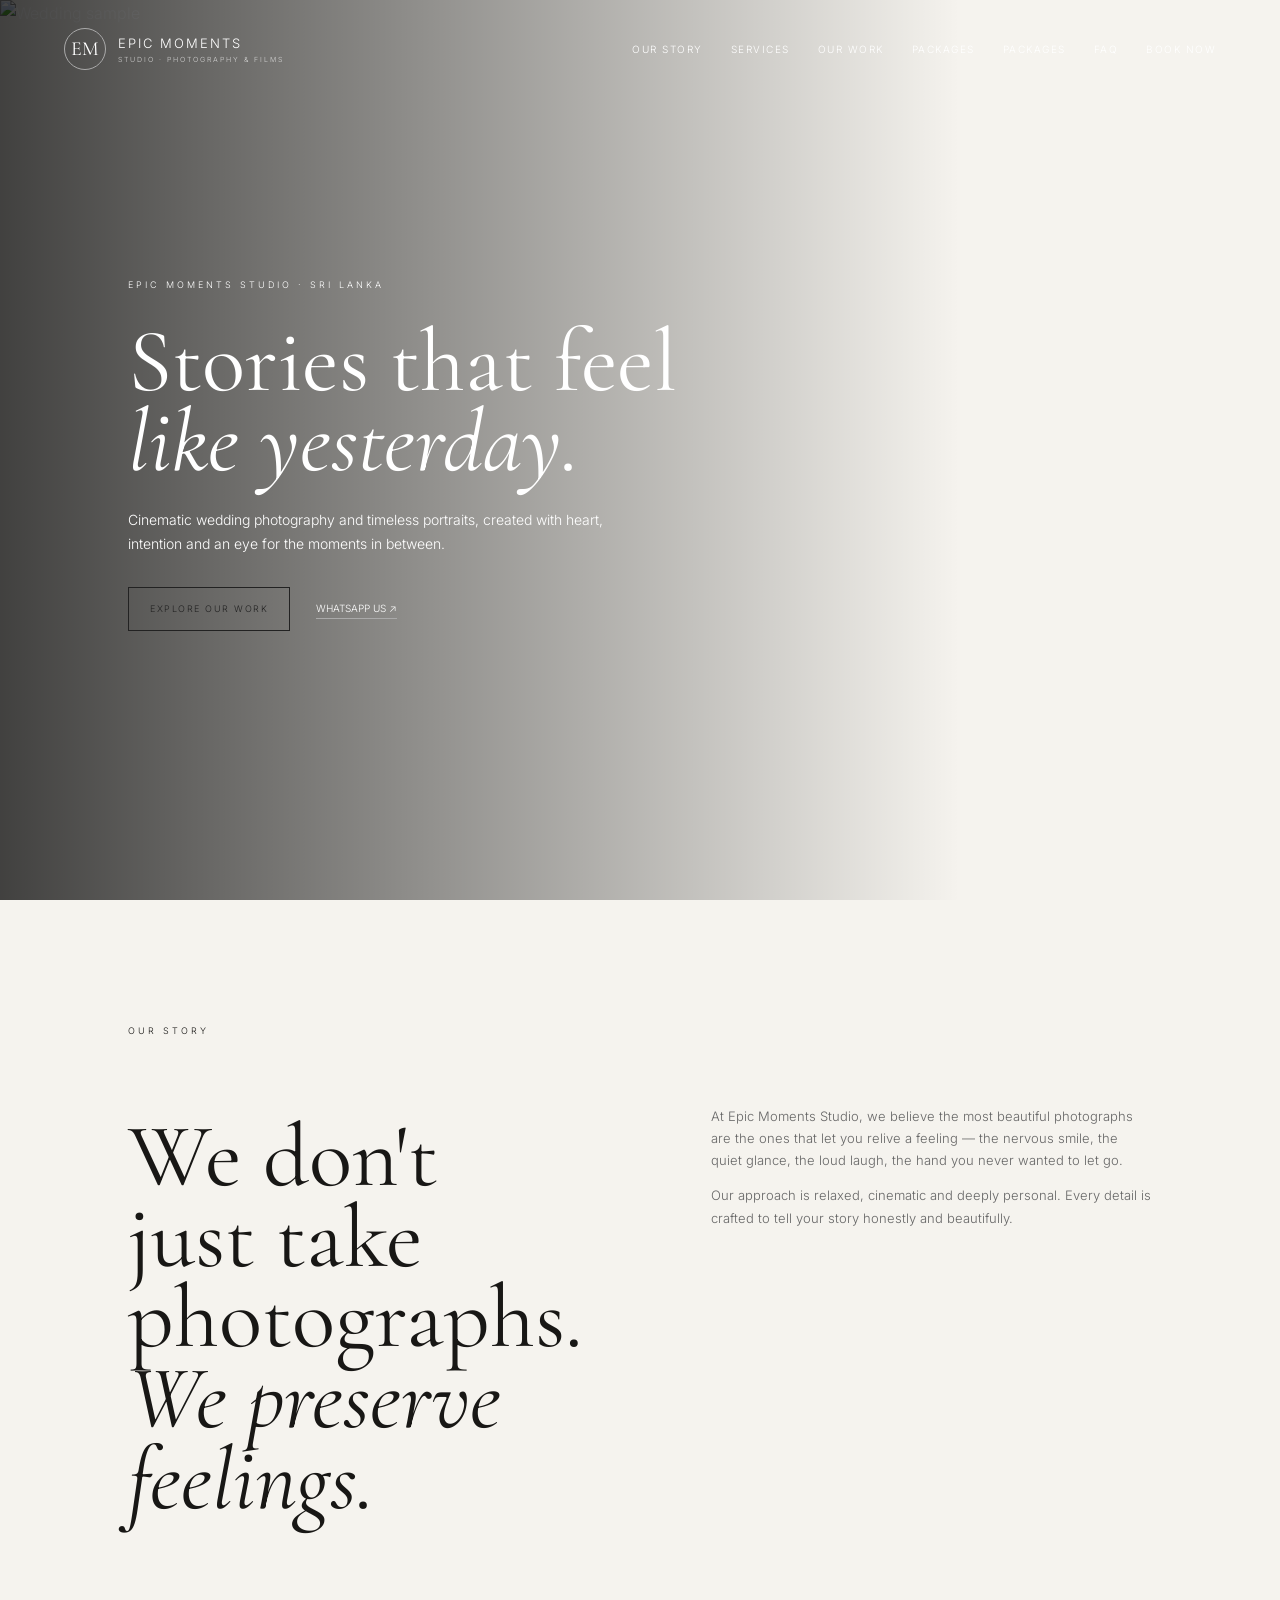
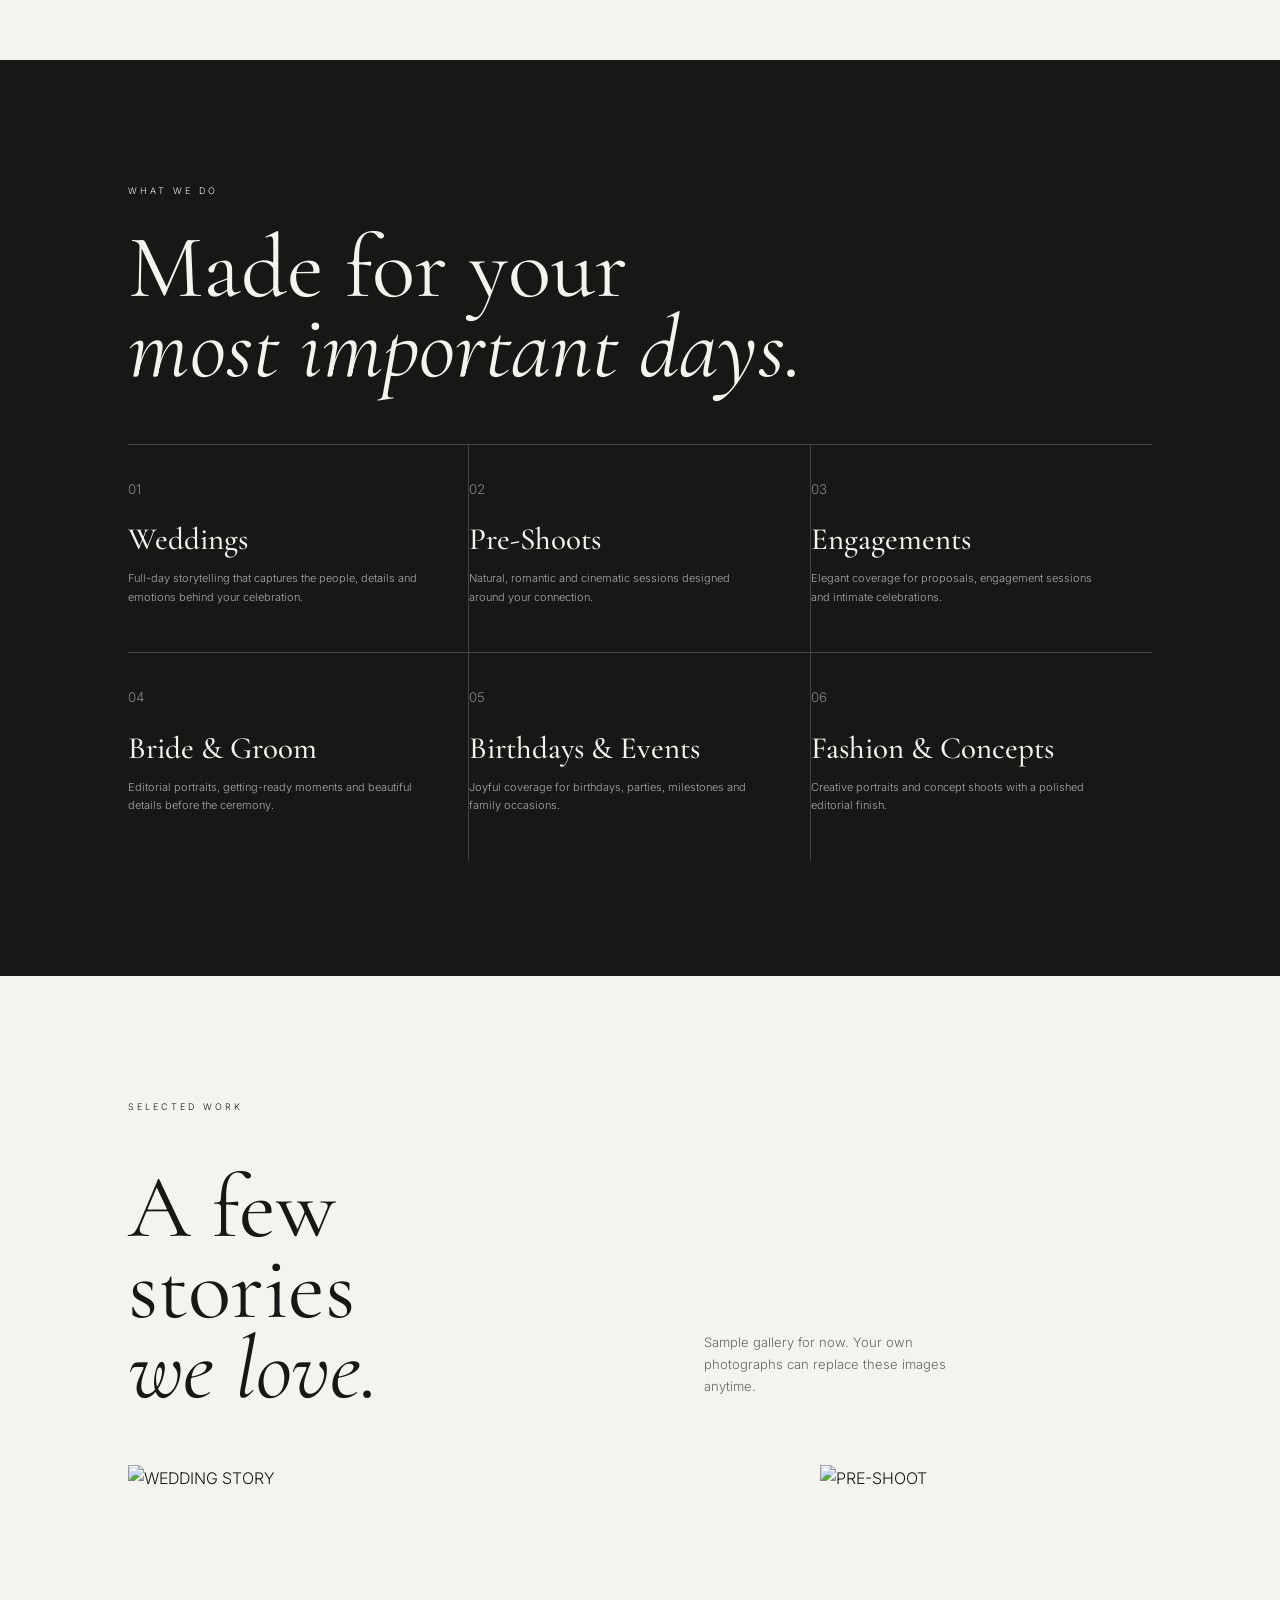
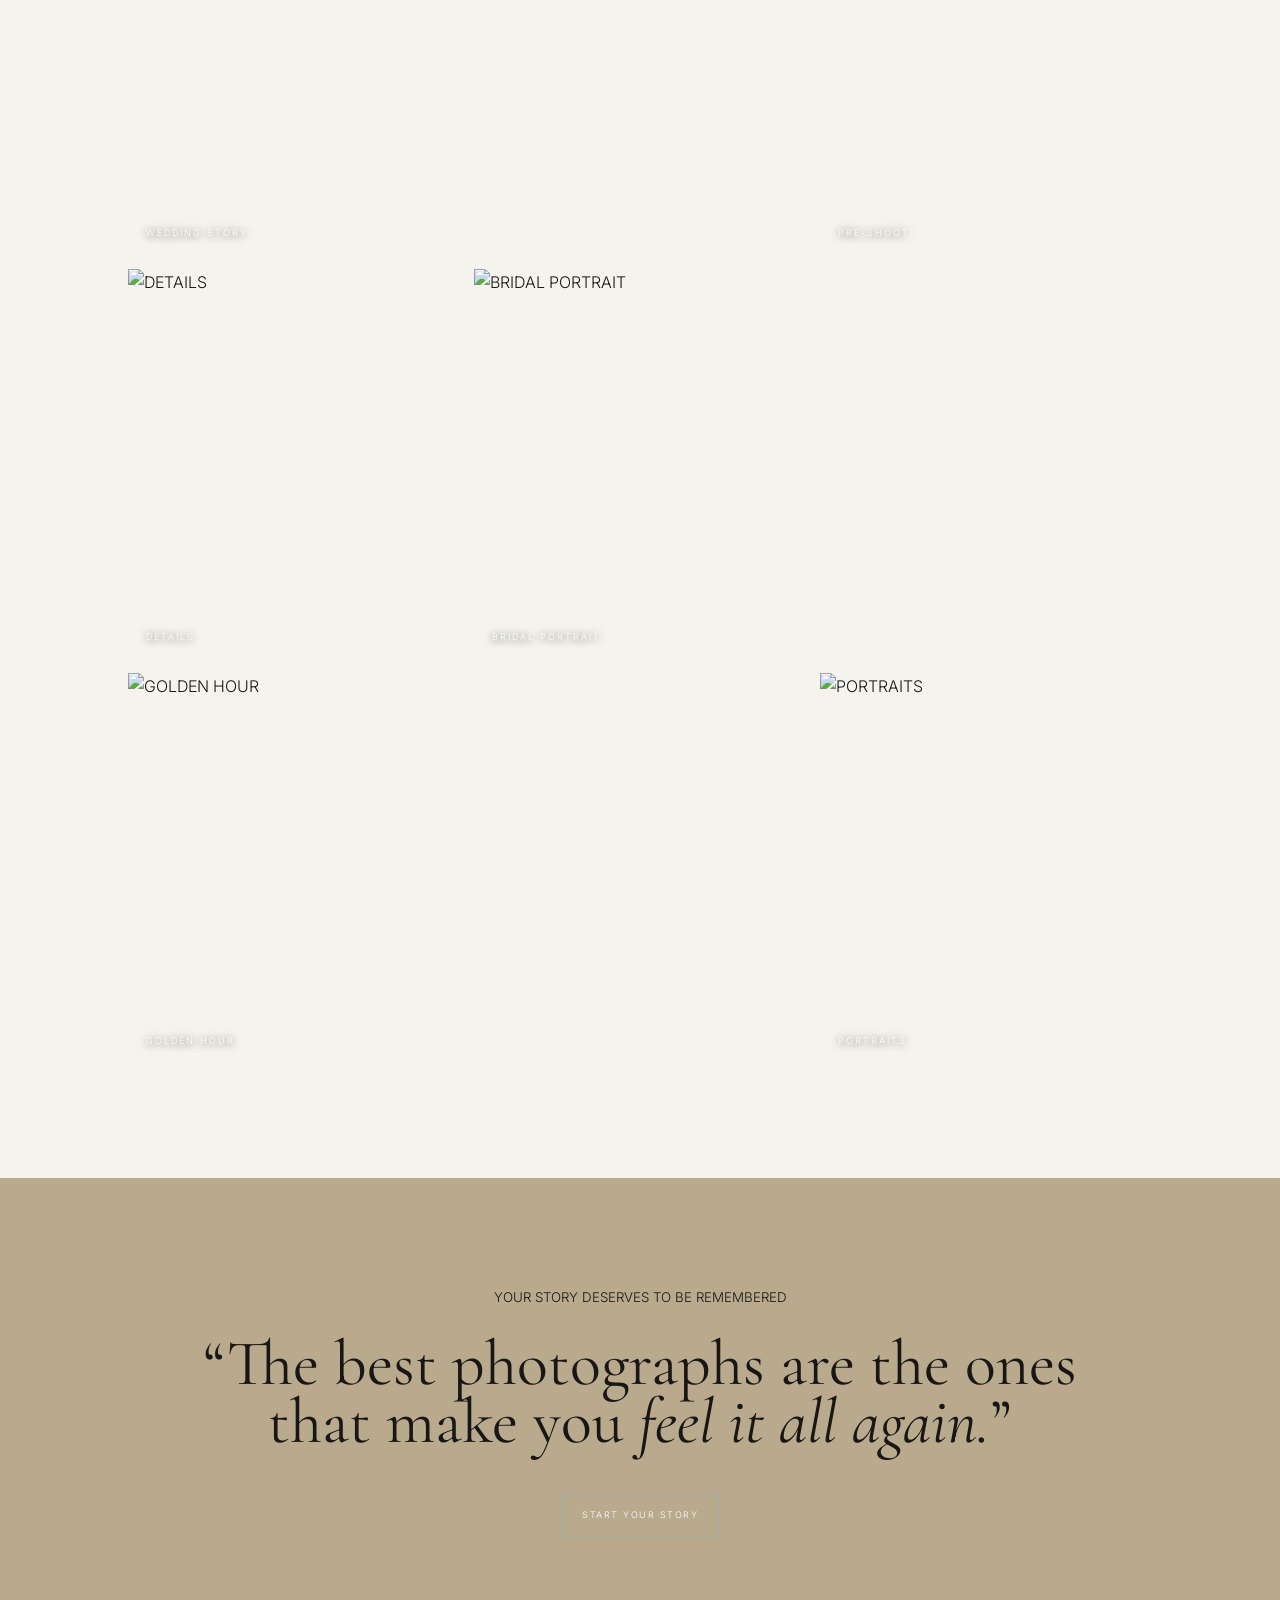
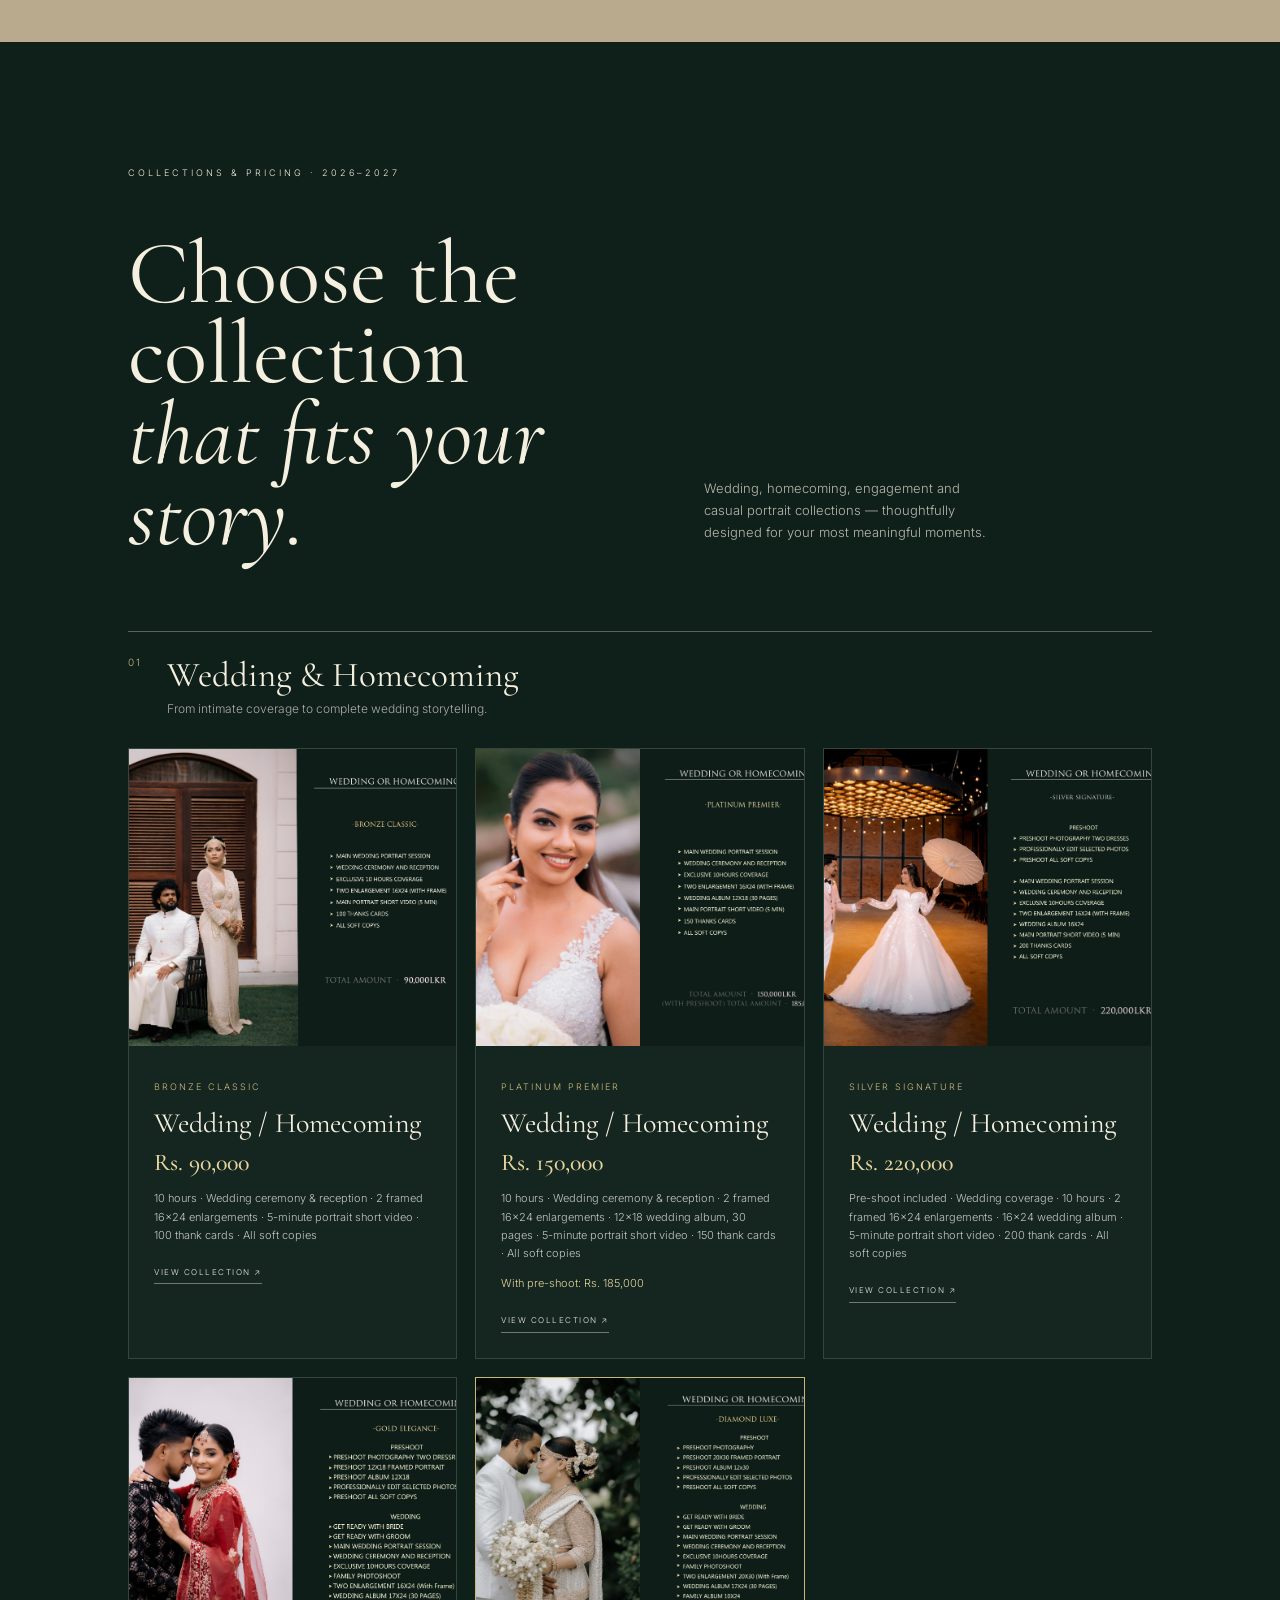
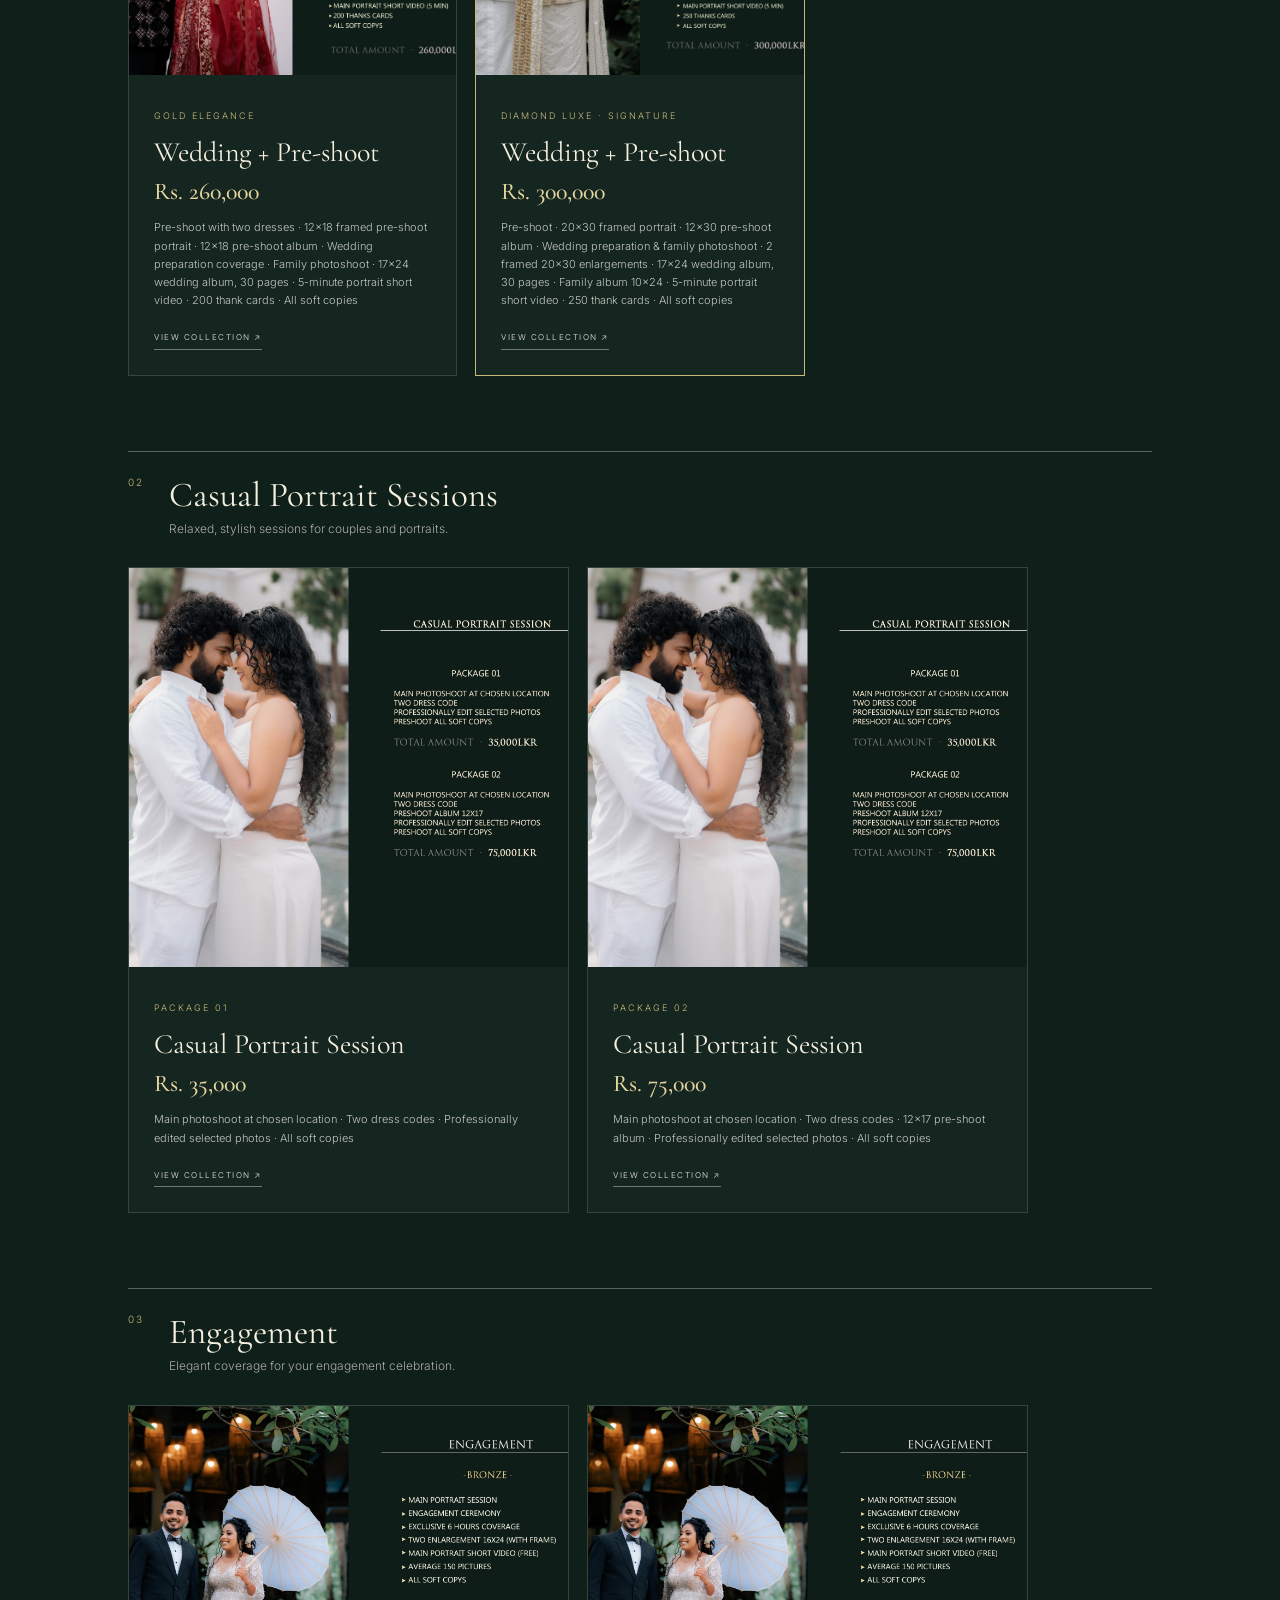
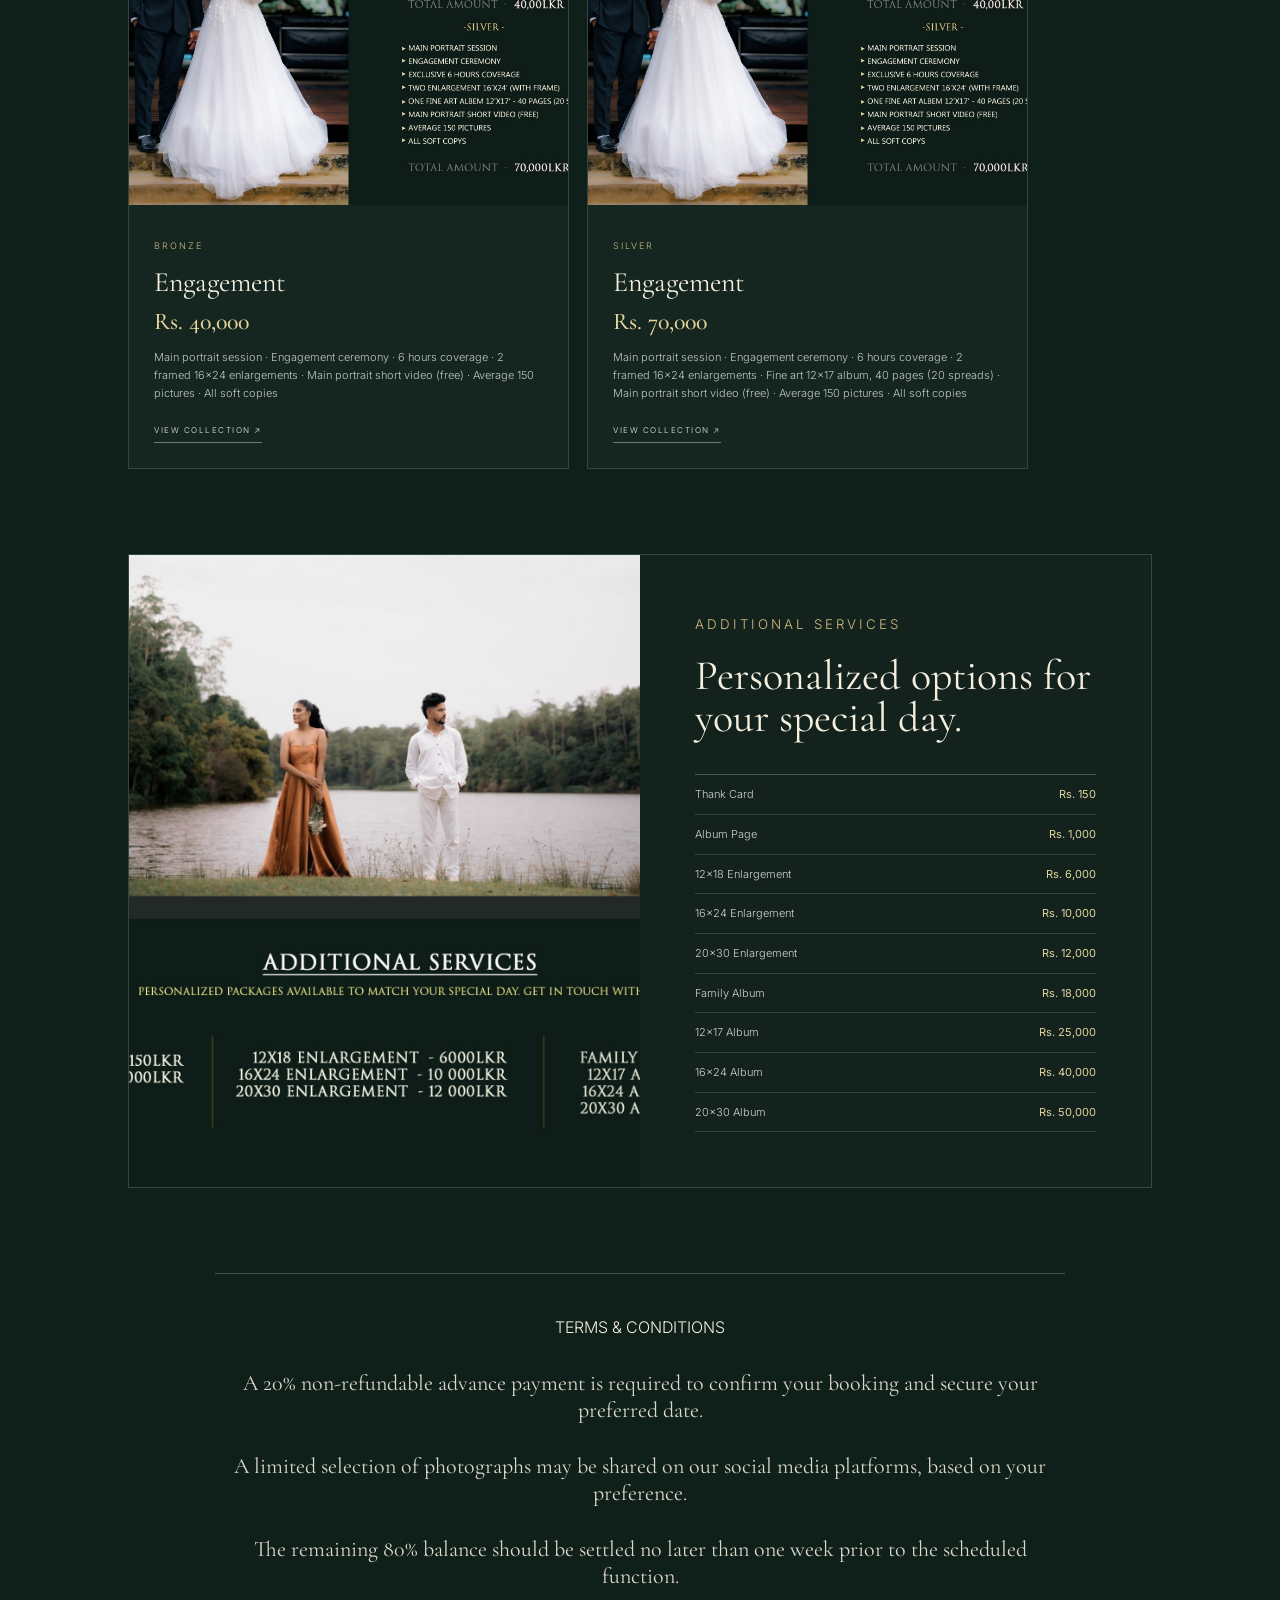
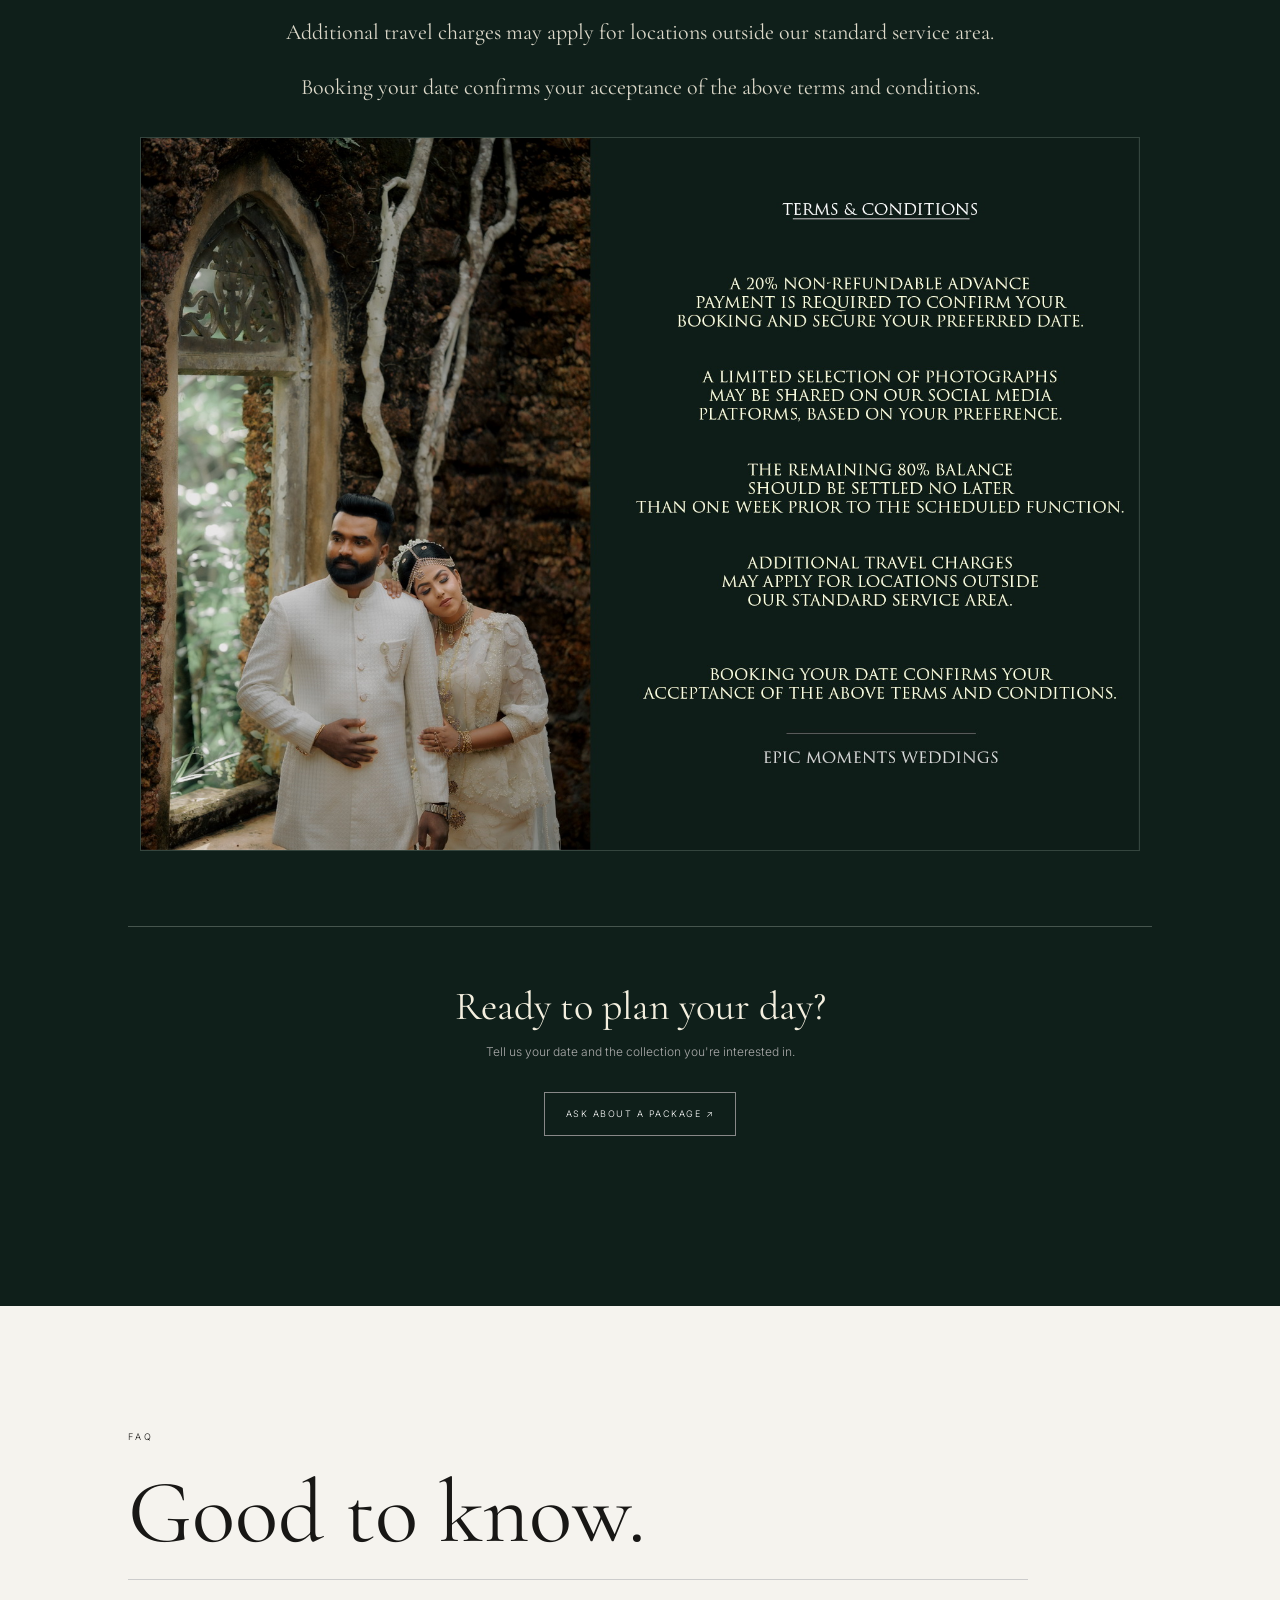
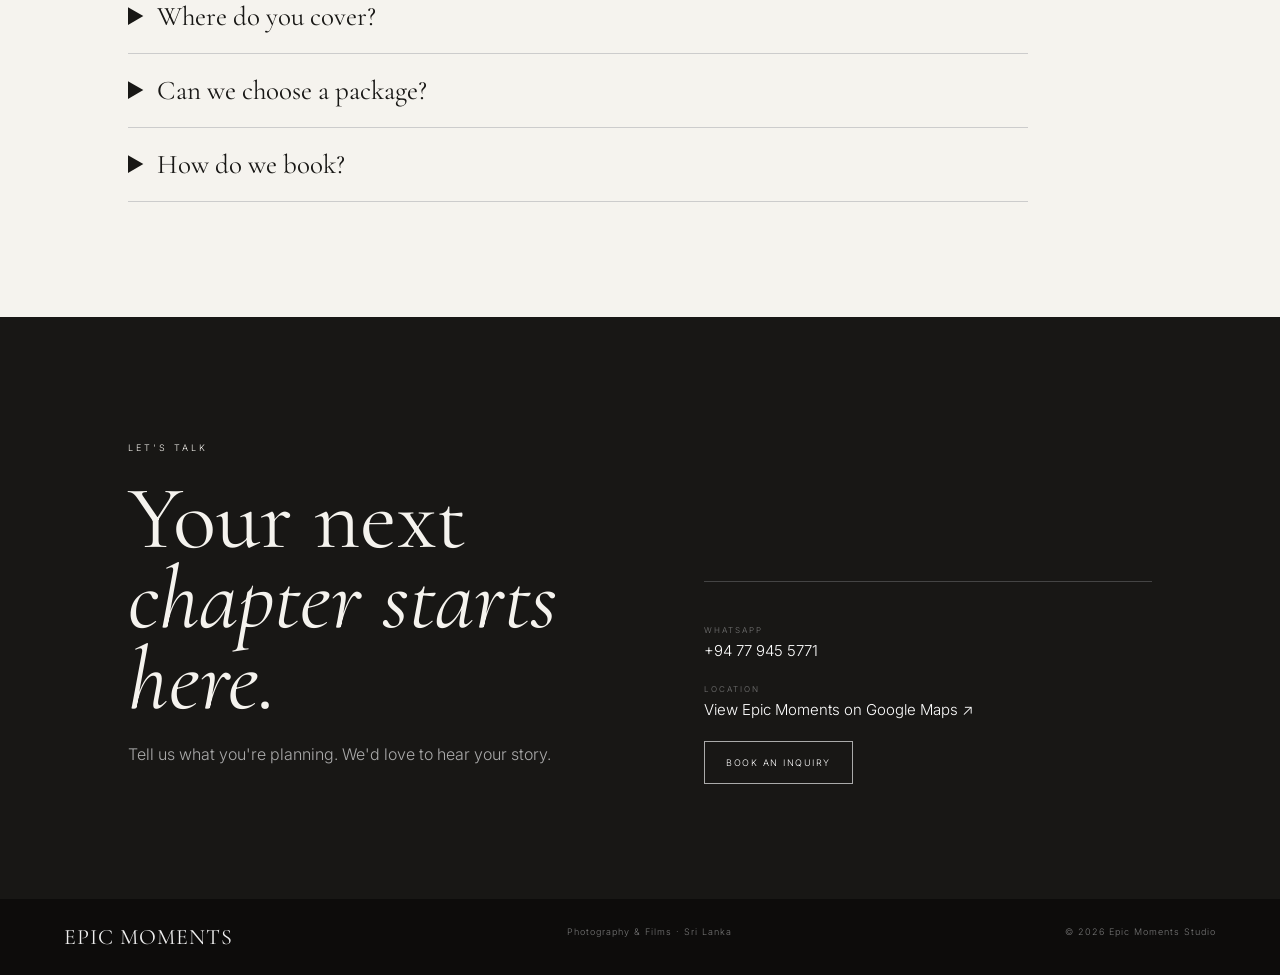
==== commit cc0fb9c2: "Add files via upload" ====
--- a/index.html
+++ b/index.html
@@ -5,7 +5,7 @@
 @media(max-width:600px){.package-grid,.package-grid.two-packages{grid-template-columns:1fr}.package-group-title h3{font-size:29px}.additional-content h3{font-size:34px}.terms p{font-size:18px}}
 .terms-image{max-width:1000px;margin:35px auto 0}.terms-image img{display:block;width:100%;height:auto;border:1px solid #34453e}</style>
 </head><body>
-<header><a class="brand" href="#top"><b>EM</b><span>EPIC MOMENTS<small>STUDIO · PHOTOGRAPHY & FILMS</small></span></a><nav><a href="#story">Our Story</a><a href="#services">Services</a><a href="#work">Our Work</a><a href="#packages">Packages</a><a href="#faq">FAQ</a><a href="#contact">Book Now</a></nav><button class="menu">☰</button></header>
+<header><a class="brand" href="#top"><b>EM</b><span>EPIC MOMENTS<small>STUDIO · PHOTOGRAPHY & FILMS</small></span></a><nav><a href="#story">Our Story</a><a href="#services">Services</a><a href="#work">Our Work</a><a href="packages.html">Packages</a><a href="#packages">Packages</a><a href="#faq">FAQ</a><a href="#contact">Book Now</a></nav><button class="menu">☰</button></header>
 <main id="top">
 <section class="hero"><img src="assets/hero.jpg" alt="Wedding sample"><div class="shade"></div><div class="heroText"><small>EPIC MOMENTS STUDIO · SRI LANKA</small><h1>Stories that feel<br><i>like yesterday.</i></h1><p>Cinematic wedding photography and timeless portraits, created with heart, intention and an eye for the moments in between.</p><a class="btn" href="#work">Explore Our Work</a> <a class="link light" href="https://wa.me/94779455771">WhatsApp Us ↗</a></div></section>
 <section id="story" class="section"><label>OUR STORY</label><div class="two"><h2>We don't just take photographs.<br><i>We preserve feelings.</i></h2><div><p>At Epic Moments Studio, we believe the most beautiful photographs are the ones that let you relive a feeling — the nervous smile, the quiet glance, the loud laugh, the hand you never wanted to let go.</p><p>Our approach is relaxed, cinematic and deeply personal. Every detail is crafted to tell your story honestly and beautifully.</p></div></div></section>
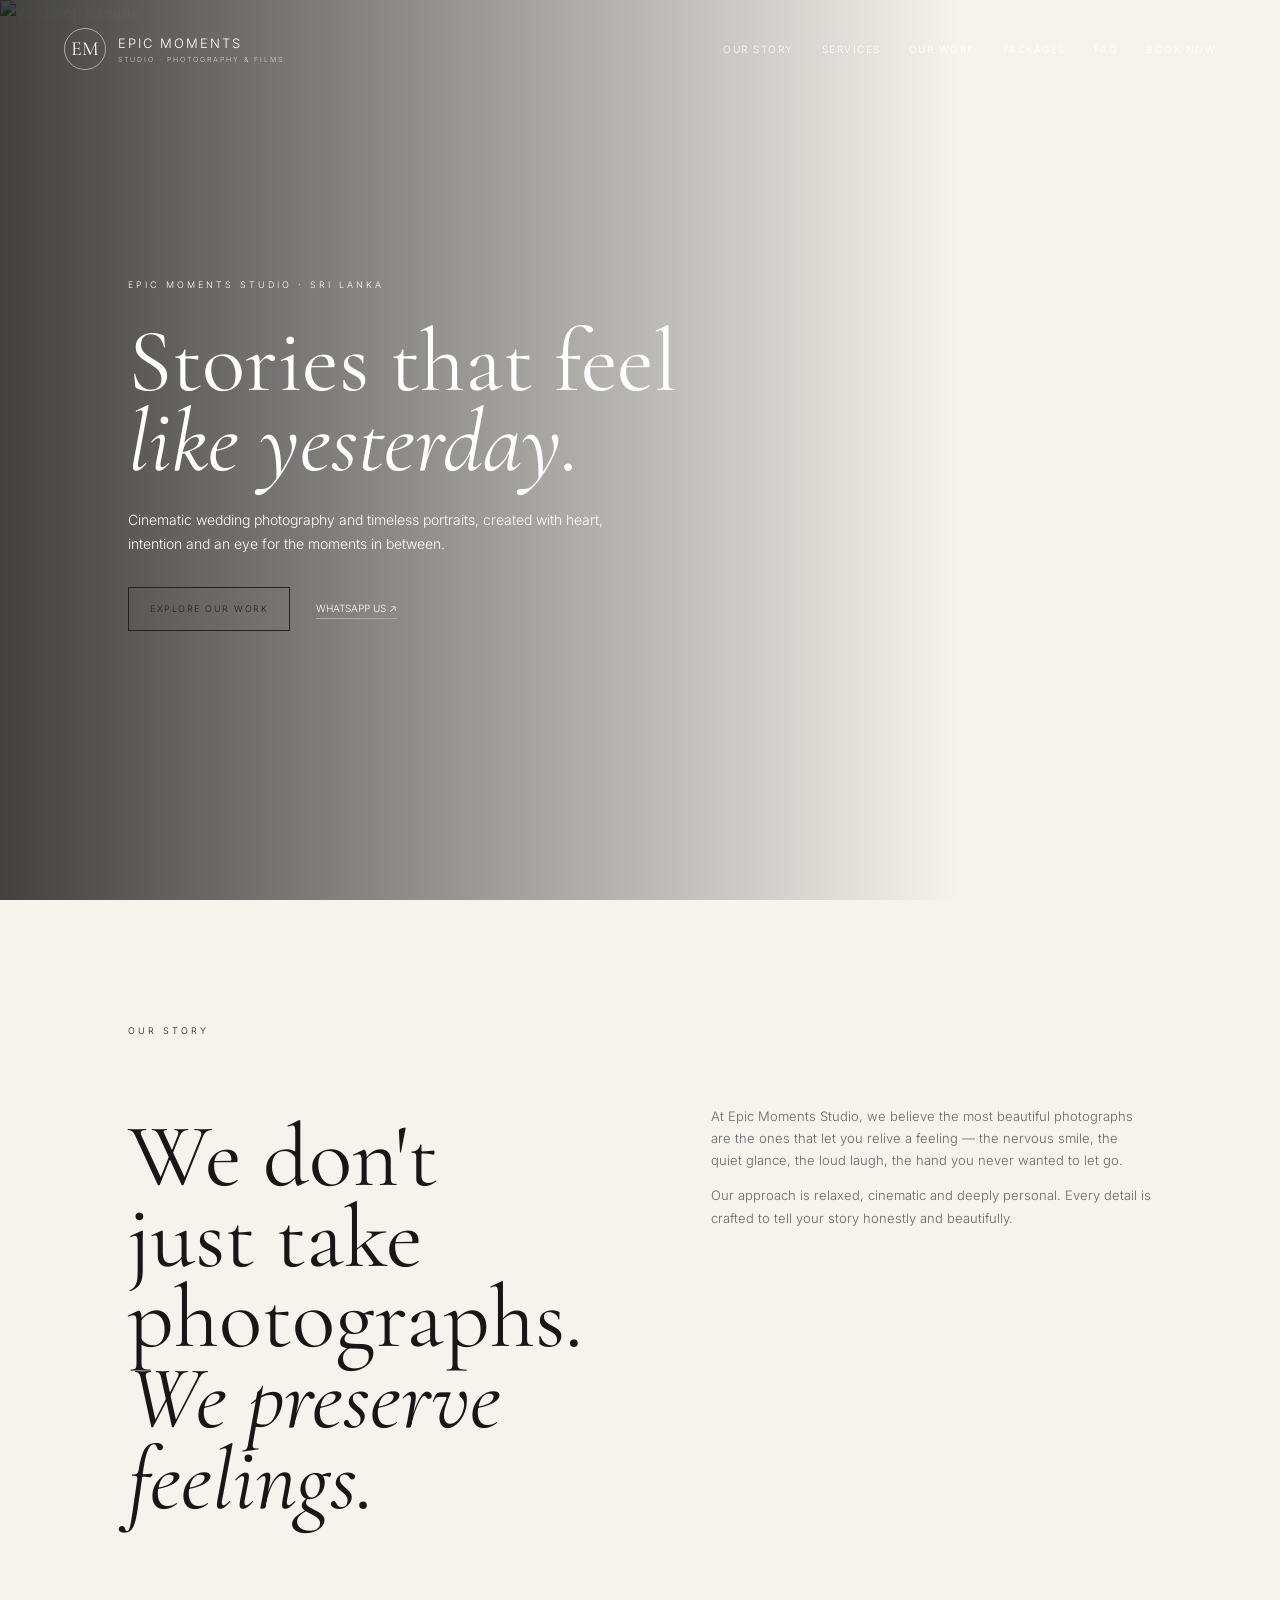
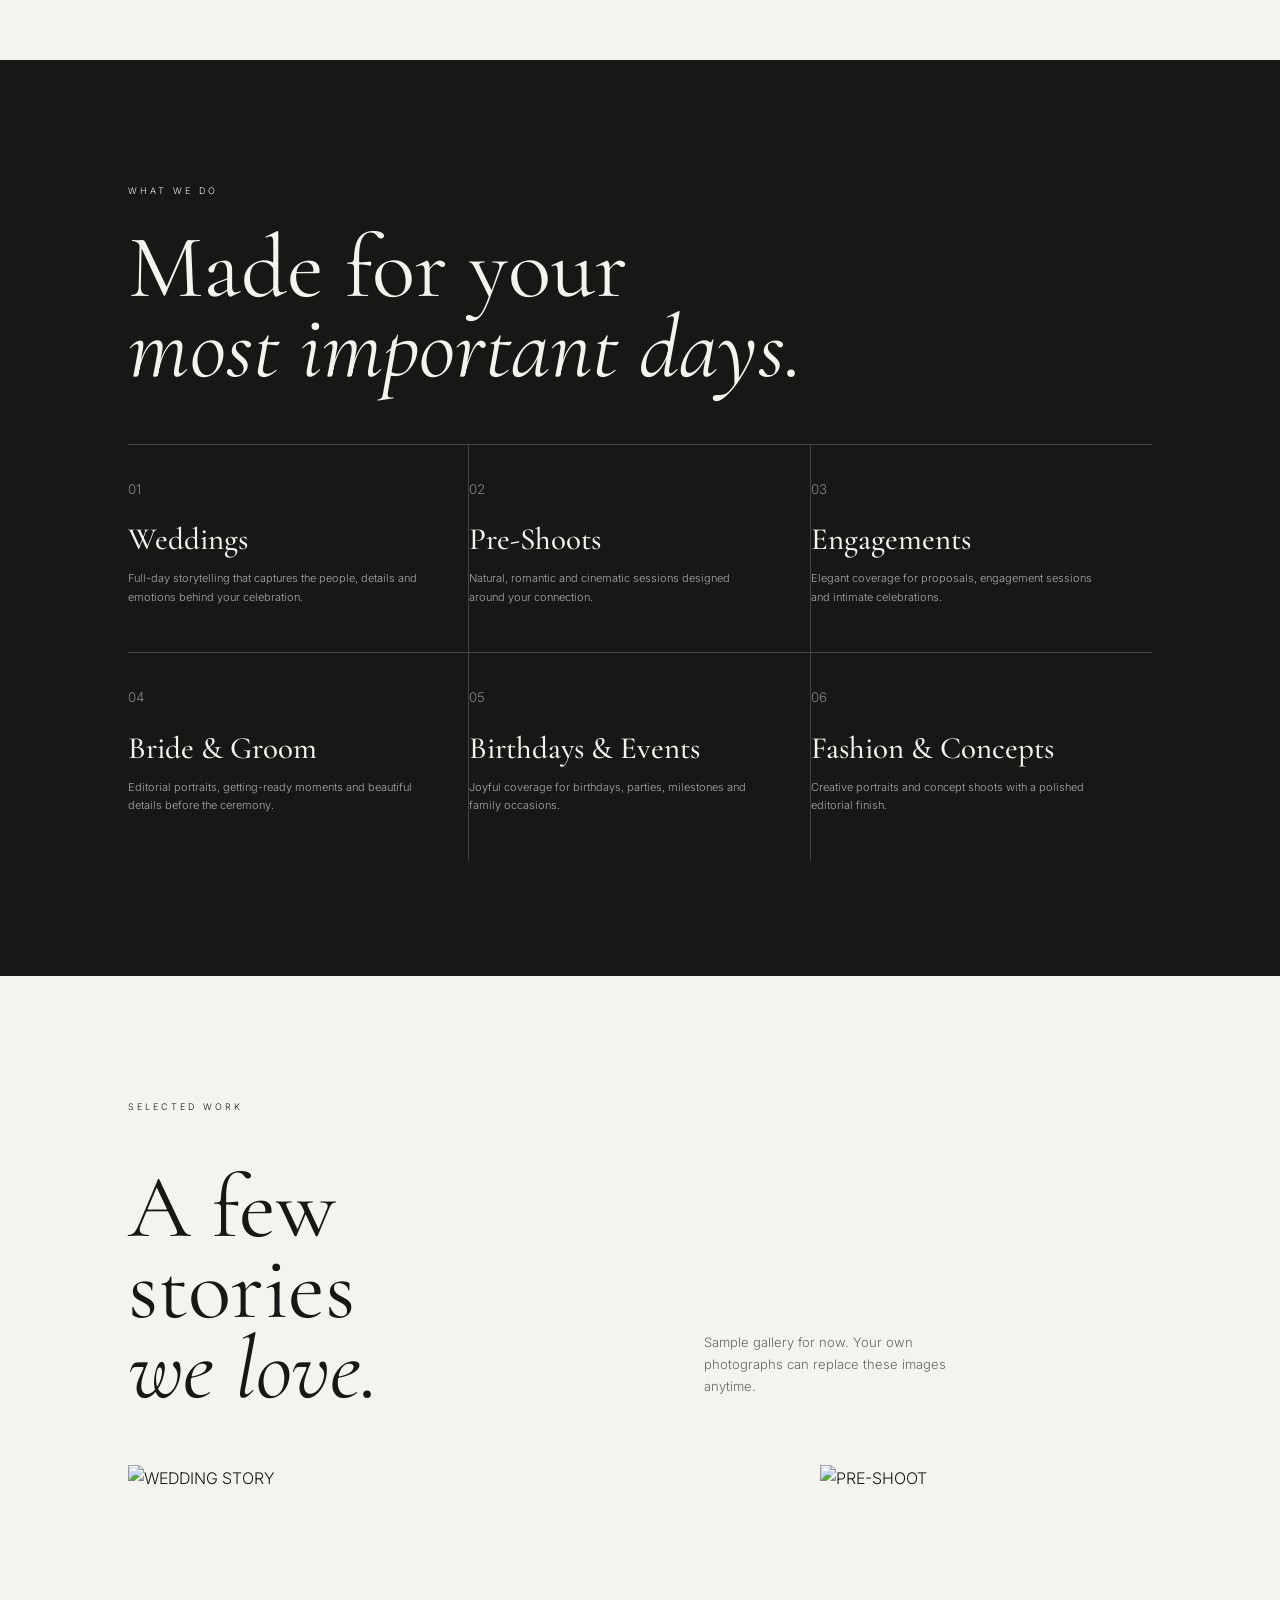
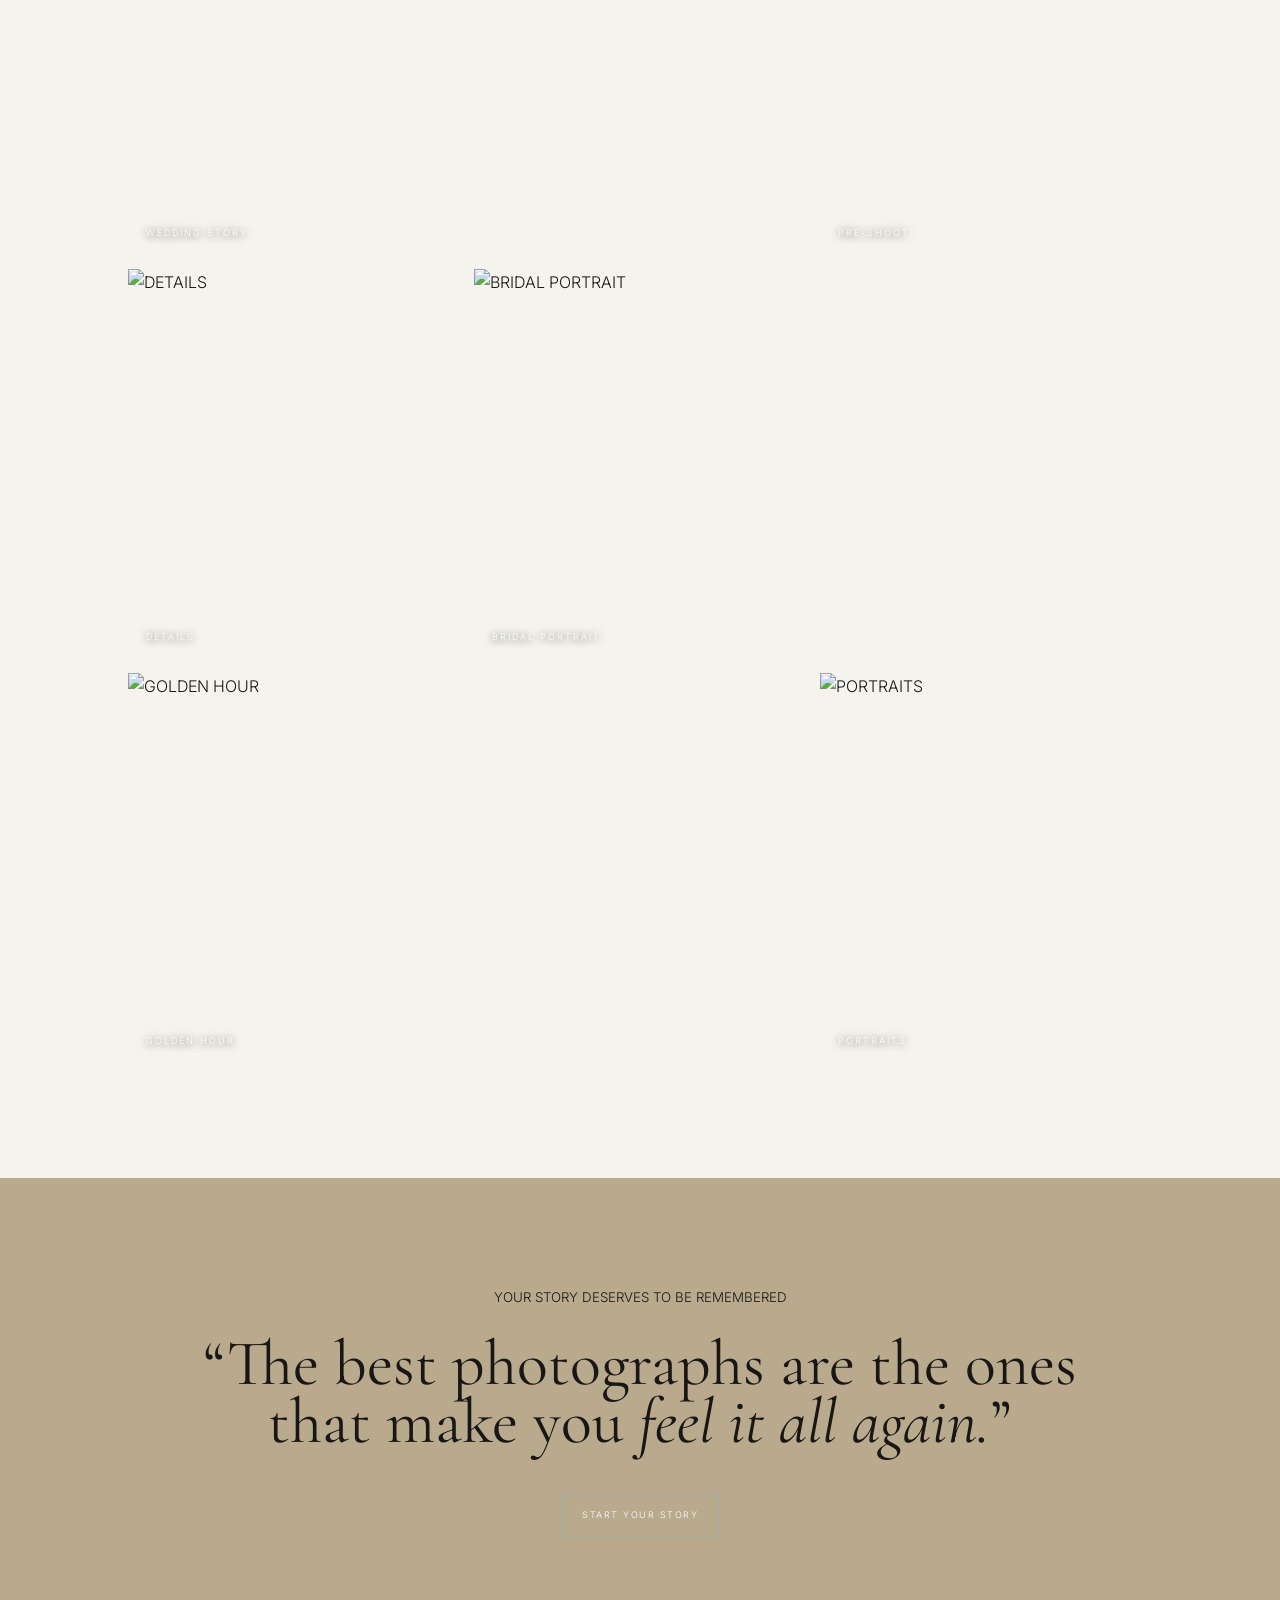
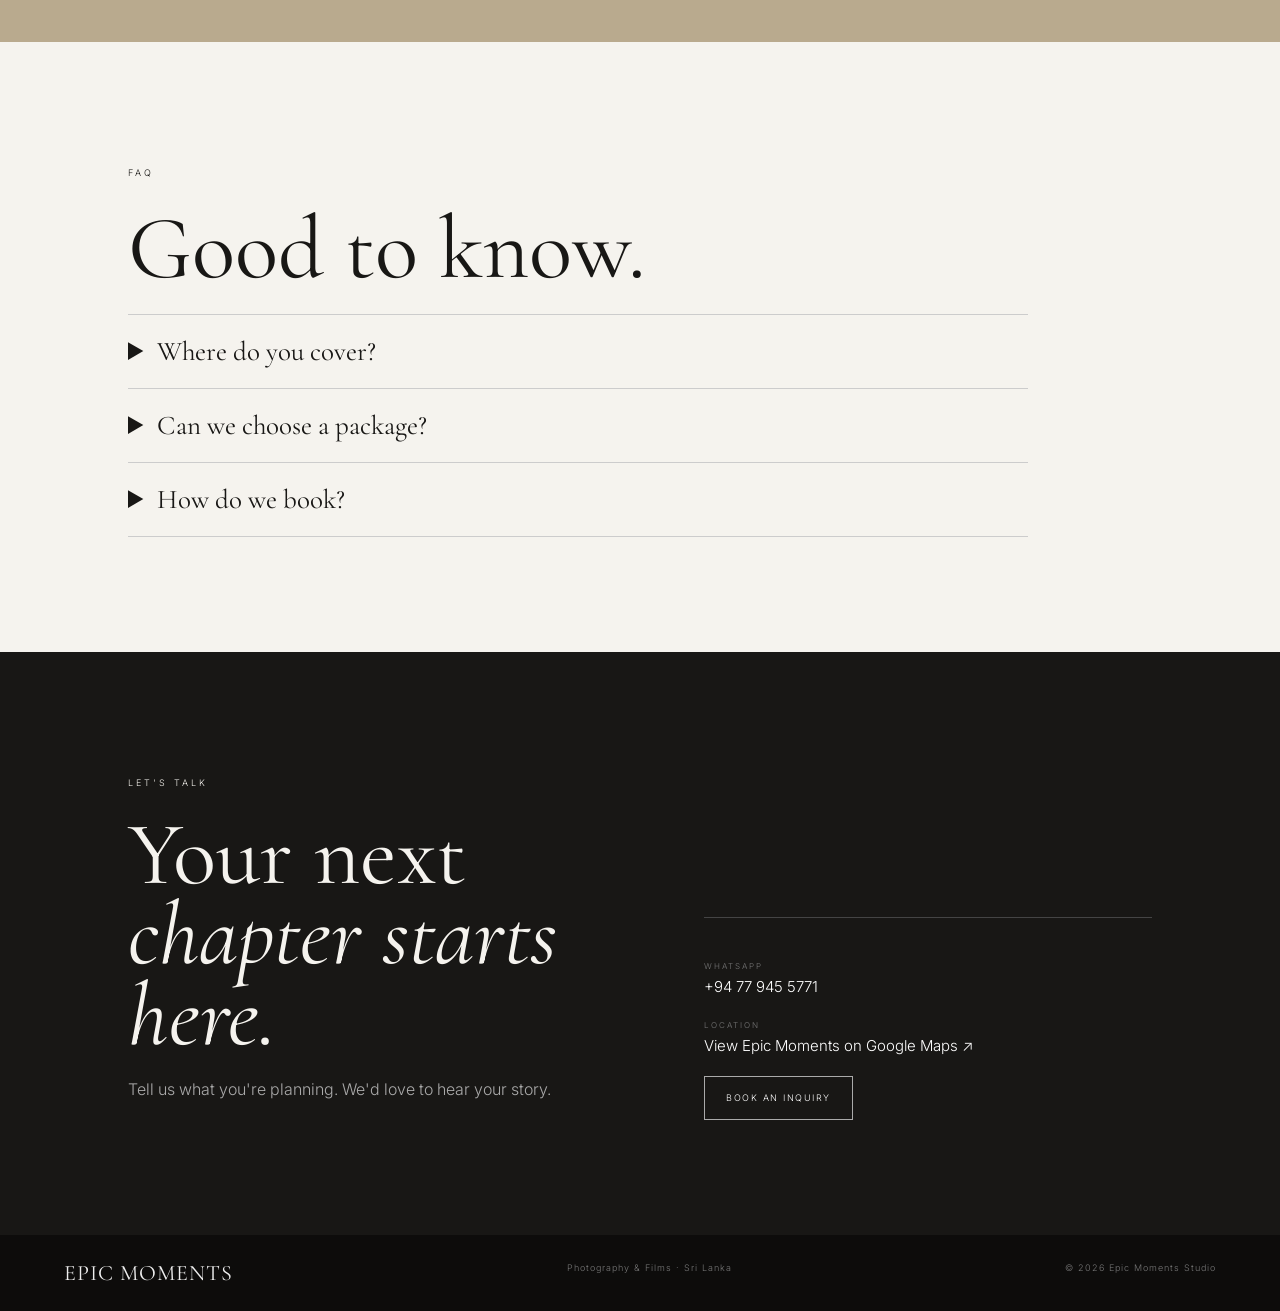
==== commit 14f37225: "Update index.html" ====
--- a/index.html
+++ b/index.html
@@ -5,7 +5,7 @@
 @media(max-width:600px){.package-grid,.package-grid.two-packages{grid-template-columns:1fr}.package-group-title h3{font-size:29px}.additional-content h3{font-size:34px}.terms p{font-size:18px}}
 .terms-image{max-width:1000px;margin:35px auto 0}.terms-image img{display:block;width:100%;height:auto;border:1px solid #34453e}</style>
 </head><body>
-<header><a class="brand" href="#top"><b>EM</b><span>EPIC MOMENTS<small>STUDIO · PHOTOGRAPHY & FILMS</small></span></a><nav><a href="#story">Our Story</a><a href="#services">Services</a><a href="#work">Our Work</a><a href="packages.html">Packages</a><a href="#packages">Packages</a><a href="#faq">FAQ</a><a href="#contact">Book Now</a></nav><button class="menu">☰</button></header>
+<header><a class="brand" href="#top"><b>EM</b><span>EPIC MOMENTS<small>STUDIO · PHOTOGRAPHY & FILMS</small></span></a><nav><a href="#story">Our Story</a><a href="#services">Services</a><a href="#work">Our Work</a><a href="packages.html">Packages</a><a href="#faq">FAQ</a><a href="#contact">Book Now</a></nav><button class="menu">☰</button></header>
 <main id="top">
 <section class="hero"><img src="assets/hero.jpg" alt="Wedding sample"><div class="shade"></div><div class="heroText"><small>EPIC MOMENTS STUDIO · SRI LANKA</small><h1>Stories that feel<br><i>like yesterday.</i></h1><p>Cinematic wedding photography and timeless portraits, created with heart, intention and an eye for the moments in between.</p><a class="btn" href="#work">Explore Our Work</a> <a class="link light" href="https://wa.me/94779455771">WhatsApp Us ↗</a></div></section>
 <section id="story" class="section"><label>OUR STORY</label><div class="two"><h2>We don't just take photographs.<br><i>We preserve feelings.</i></h2><div><p>At Epic Moments Studio, we believe the most beautiful photographs are the ones that let you relive a feeling — the nervous smile, the quiet glance, the loud laugh, the hand you never wanted to let go.</p><p>Our approach is relaxed, cinematic and deeply personal. Every detail is crafted to tell your story honestly and beautifully.</p></div></div></section>
@@ -13,66 +13,9 @@
 <section id="work" class="section"><label>SELECTED WORK</label><div class="head"><h2>A few stories<br><i>we love.</i></h2><p>Sample gallery for now. Your own photographs can replace these images anytime.</p></div><div class="gallery"><figure class="wide"><img src="assets/wedding.jpg" alt="WEDDING STORY"><figcaption>WEDDING STORY</figcaption></figure><figure class=""><img src="assets/couple.jpg" alt="PRE-SHOOT"><figcaption>PRE-SHOOT</figcaption></figure><figure class=""><img src="assets/rings.jpg" alt="DETAILS"><figcaption>DETAILS</figcaption></figure><figure class=""><img src="assets/bride.jpg" alt="BRIDAL PORTRAIT"><figcaption>BRIDAL PORTRAIT</figcaption></figure><figure class="wide"><img src="assets/sunset.jpg" alt="GOLDEN HOUR"><figcaption>GOLDEN HOUR</figcaption></figure><figure class=""><img src="assets/baby.jpg" alt="PORTRAITS"><figcaption>PORTRAITS</figcaption></figure></div></section>
 <section class="quote"><small>YOUR STORY DESERVES TO BE REMEMBERED</small><h2>“The best photographs are the ones that make you <i>feel it all again.</i>”</h2><a class="btn white" href="https://wa.me/94779455771?text=Hello%20Epic%20Moments%2C%20I%20would%20like%20to%20make%20an%20inquiry%20about%20your%20photography%20services.">Start Your Story</a></section>
 
-<section id="packages" class="section package-section">
-  <label>COLLECTIONS & PRICING · 2026–2027</label>
-  <div class="head">
-    <h2>Choose the collection<br><i>that fits your story.</i></h2>
-    <p>Wedding, homecoming, engagement and casual portrait collections — thoughtfully designed for your most meaningful moments.</p>
-  </div>
 
-  <div class="package-group">
-    <div class="package-group-title">
-      <span>01</span>
-      <div><h3>Wedding & Homecoming</h3><p>From intimate coverage to complete wedding storytelling.</p></div>
-    </div>
-    <div class="package-grid">
-      <article class="package-card"><img src="package01.jpg" alt="Bronze Classic wedding package"><div class="package-body"><small>BRONZE CLASSIC</small><h3>Wedding / Homecoming</h3><strong>Rs. 90,000</strong><p>10 hours · Wedding ceremony & reception · 2 framed 16×24 enlargements · 5-minute portrait short video · 100 thank cards · All soft copies</p><a class="package-link" href="package01.jpg" target="_blank">View Collection ↗</a></div></article>
-      <article class="package-card"><img src="package02.jpg" alt="Platinum Premier wedding package"><div class="package-body"><small>PLATINUM PREMIER</small><h3>Wedding / Homecoming</h3><strong>Rs. 150,000</strong><p>10 hours · Wedding ceremony & reception · 2 framed 16×24 enlargements · 12×18 wedding album, 30 pages · 5-minute portrait short video · 150 thank cards · All soft copies</p><p class="note">With pre-shoot: Rs. 185,000</p><a class="package-link" href="package02.jpg" target="_blank">View Collection ↗</a></div></article>
-      <article class="package-card"><img src="package03.jpg" alt="Silver Signature wedding package"><div class="package-body"><small>SILVER SIGNATURE</small><h3>Wedding / Homecoming</h3><strong>Rs. 220,000</strong><p>Pre-shoot included · Wedding coverage · 10 hours · 2 framed 16×24 enlargements · 16×24 wedding album · 5-minute portrait short video · 200 thank cards · All soft copies</p><a class="package-link" href="package03.jpg" target="_blank">View Collection ↗</a></div></article>
-      <article class="package-card"><img src="package04.jpg" alt="Gold Elegance wedding package"><div class="package-body"><small>GOLD ELEGANCE</small><h3>Wedding + Pre-shoot</h3><strong>Rs. 260,000</strong><p>Pre-shoot with two dresses · 12×18 framed pre-shoot portrait · 12×18 pre-shoot album · Wedding preparation coverage · Family photoshoot · 17×24 wedding album, 30 pages · 5-minute portrait short video · 200 thank cards · All soft copies</p><a class="package-link" href="package04.jpg" target="_blank">View Collection ↗</a></div></article>
-      <article class="package-card featured"><img src="package05.jpg" alt="Diamond Luxe wedding package"><div class="package-body"><small>DIAMOND LUXE · SIGNATURE</small><h3>Wedding + Pre-shoot</h3><strong>Rs. 300,000</strong><p>Pre-shoot · 20×30 framed portrait · 12×30 pre-shoot album · Wedding preparation & family photoshoot · 2 framed 20×30 enlargements · 17×24 wedding album, 30 pages · Family album 10×24 · 5-minute portrait short video · 250 thank cards · All soft copies</p><a class="package-link" href="package05.jpg" target="_blank">View Collection ↗</a></div></article>
-    </div>
-  </div>
-
-  <div class="package-group">
-    <div class="package-group-title"><span>02</span><div><h3>Casual Portrait Sessions</h3><p>Relaxed, stylish sessions for couples and portraits.</p></div></div>
-    <div class="package-grid two-packages">
-      <article class="package-card"><img src="package06.jpg" alt="Casual Portrait Package 01"><div class="package-body"><small>PACKAGE 01</small><h3>Casual Portrait Session</h3><strong>Rs. 35,000</strong><p>Main photoshoot at chosen location · Two dress codes · Professionally edited selected photos · All soft copies</p><a class="package-link" href="package06.jpg" target="_blank">View Collection ↗</a></div></article>
-      <article class="package-card"><img src="package06.jpg" alt="Casual Portrait Package 02"><div class="package-body"><small>PACKAGE 02</small><h3>Casual Portrait Session</h3><strong>Rs. 75,000</strong><p>Main photoshoot at chosen location · Two dress codes · 12×17 pre-shoot album · Professionally edited selected photos · All soft copies</p><a class="package-link" href="package06.jpg" target="_blank">View Collection ↗</a></div></article>
-    </div>
-  </div>
-
-  <div class="package-group">
-    <div class="package-group-title"><span>03</span><div><h3>Engagement</h3><p>Elegant coverage for your engagement celebration.</p></div></div>
-    <div class="package-grid two-packages">
-      <article class="package-card"><img src="package07.jpg" alt="Bronze engagement package"><div class="package-body"><small>BRONZE</small><h3>Engagement</h3><strong>Rs. 40,000</strong><p>Main portrait session · Engagement ceremony · 6 hours coverage · 2 framed 16×24 enlargements · Main portrait short video (free) · Average 150 pictures · All soft copies</p><a class="package-link" href="package07.jpg" target="_blank">View Collection ↗</a></div></article>
-      <article class="package-card"><img src="package07.jpg" alt="Silver engagement package"><div class="package-body"><small>SILVER</small><h3>Engagement</h3><strong>Rs. 70,000</strong><p>Main portrait session · Engagement ceremony · 6 hours coverage · 2 framed 16×24 enlargements · Fine art 12×17 album, 40 pages (20 spreads) · Main portrait short video (free) · Average 150 pictures · All soft copies</p><a class="package-link" href="package07.jpg" target="_blank">View Collection ↗</a></div></article>
-    </div>
-  </div>
-
-  <div class="additional">
-    <div class="additional-image"><img src="package08.jpg" alt="Additional services"></div>
-    <div class="additional-content"><small>ADDITIONAL SERVICES</small><h3>Personalized options for your special day.</h3><div class="price-list">
-      <p><span>Thank Card</span><b>Rs. 150</b></p><p><span>Album Page</span><b>Rs. 1,000</b></p>
-      <p><span>12×18 Enlargement</span><b>Rs. 6,000</b></p><p><span>16×24 Enlargement</span><b>Rs. 10,000</b></p><p><span>20×30 Enlargement</span><b>Rs. 12,000</b></p>
-      <p><span>Family Album</span><b>Rs. 18,000</b></p><p><span>12×17 Album</span><b>Rs. 25,000</b></p><p><span>16×24 Album</span><b>Rs. 40,000</b></p><p><span>20×30 Album</span><b>Rs. 50,000</b></p>
-    </div></div>
-  </div>
-
-  <div class="terms">
-    <div class="section-label">TERMS & CONDITIONS</div>
-    <p>A 20% non-refundable advance payment is required to confirm your booking and secure your preferred date.</p>
-    <p>A limited selection of photographs may be shared on our social media platforms, based on your preference.</p>
-    <p>The remaining 80% balance should be settled no later than one week prior to the scheduled function.</p>
-    <p>Additional travel charges may apply for locations outside our standard service area.</p>
-    <p>Booking your date confirms your acceptance of the above terms and conditions.</p>
-  </div>
-    <div class="terms-image"><img src="package09.jpg" alt="Epic Moments terms and conditions"></div>
-
-  <div class="package-cta"><h3>Ready to plan your day?</h3><p>Tell us your date and the collection you're interested in.</p><a class="btn" href="https://wa.me/94779455771?text=Hello%20Epic%20Moments%2C%20I%20would%20like%20to%20make%20an%20inquiry%20about%20your%20packages.">Ask About a Package ↗</a></div>
-</section>
 
 <section id="faq" class="section"><label>FAQ</label><h2>Good to know.</h2><div class="faq"><details><summary>Where do you cover?</summary><p>Epic Moments Studio is available for shoots and weddings across Sri Lanka.</p></details><details><summary>Can we choose a package?</summary><p>Yes. Packages can be tailored around coverage hours, albums and additional services.</p></details><details><summary>How do we book?</summary><p>Send your date and requirements on WhatsApp and we will guide you through availability and booking.</p></details></div></section>
 <section id="contact" class="section dark contact"><div><label>LET'S TALK</label><h2>Your next<br><i>chapter starts here.</i></h2><p>Tell us what you're planning. We'd love to hear your story.</p></div><div class="card"><small>WHATSAPP</small><a href="https://wa.me/94779455771">+94 77 945 5771</a><small>LOCATION</small><a href="https://maps.app.goo.gl/KuVDJZSEbrnYYhFa6">View Epic Moments on Google Maps ↗</a><a class="btn white" href="https://wa.me/94779455771?text=Hello%20Epic%20Moments%2C%20I%20would%20like%20to%20make%20an%20inquiry%20about%20your%20photography%20services.">Book an Inquiry</a></div></section>
 </main><footer><b>EPIC MOMENTS</b><span>Photography & Films · Sri Lanka</span><span>© 2026 Epic Moments Studio</span></footer>
-<script>document.querySelector('.menu').onclick=()=>document.querySelector('nav').classList.toggle('open');</script></body></html>+<script>document.querySelector('.menu').onclick=()=>document.querySelector('nav').classList.toggle('open');</script></body></html>
